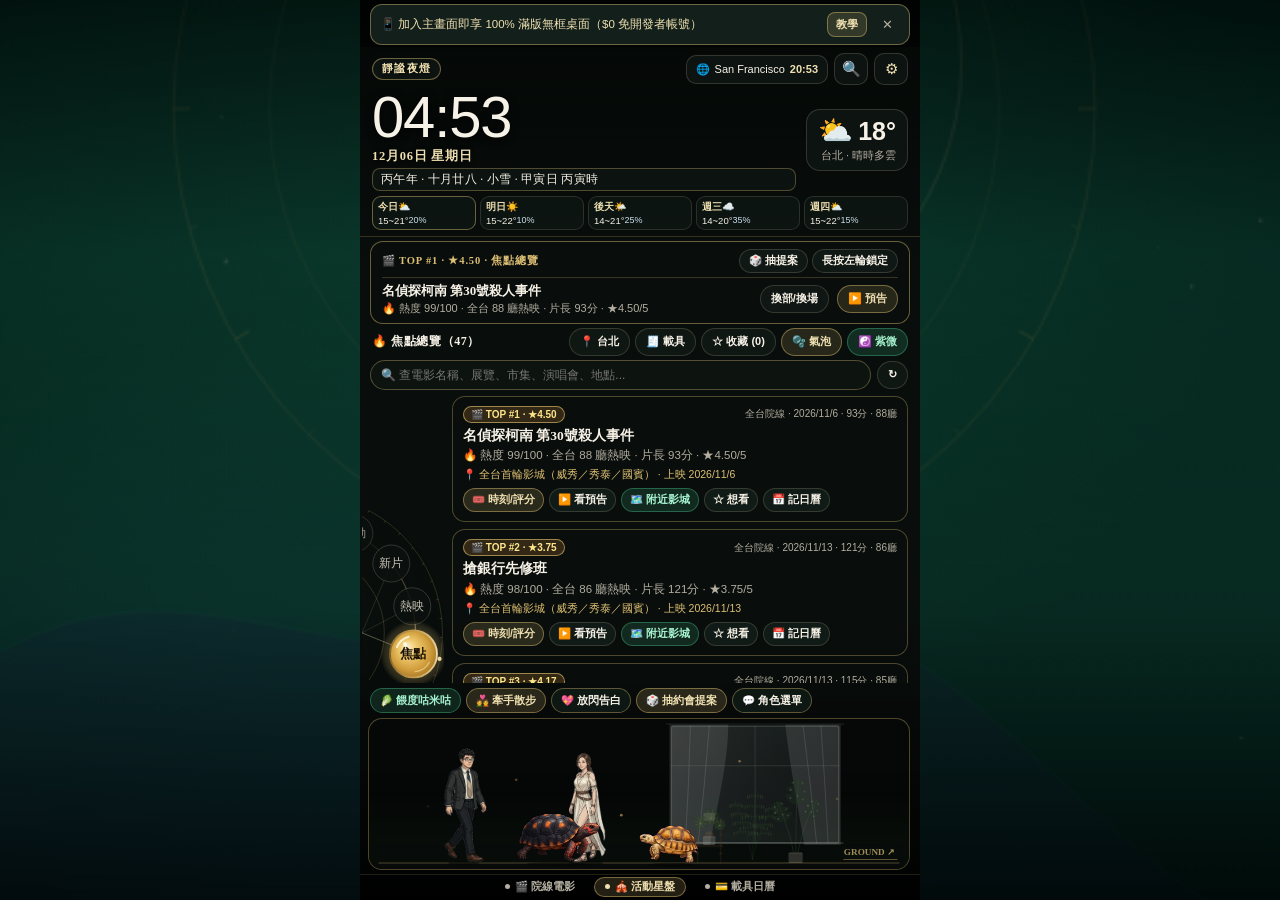
==== launchert/index.html @ ed12f8f9 "Deploy LauncherT Apple iOS PWA v1.0.27 (2026-11-19 18:49:48)" ====
<!DOCTYPE html>
<html lang="zh-Hant">
<head>
  <meta charset="UTF-8" />
  <meta
    name="viewport"
    content="width=device-width, initial-scale=1.0, maximum-scale=1.0, user-scalable=no, viewport-fit=cover"
  />
  <meta name="apple-mobile-web-app-capable" content="yes" />
  <meta name="mobile-web-app-capable" content="yes" />
  <meta name="apple-mobile-web-app-status-bar-style" content="black-translucent" />
  <meta name="apple-mobile-web-app-title" content="LauncherT" />
  <meta name="theme-color" content="#090E0C" />
  <meta
    name="description"
    content="LauncherT 子夜天文台 iOS — 全台院線電影、新片預告、週末新活動、載具條碼與八字曆法探索中心"
  />
  <link rel="apple-touch-icon" sizes="180x180" href="./assets/icon-180.png" />
  <link rel="icon" type="image/png" sizes="512x512" href="./assets/icon-512.png" />
  <link rel="manifest" href="./manifest.webmanifest" />
  <title>LauncherT · 子夜天文台電影與新活動探索</title>
  <style>html,body{color:#f7f2e7;-webkit-tap-highlight-color:transparent;-webkit-touch-callout:none;overscroll-behavior:none;background-color:#090e0c;width:100%;height:100%;margin:0;padding:0;overflow:hidden}#app{width:100%;height:100dvh;min-height:100%}</style>
  <script type="module" crossorigin src="./assets/index-nwGHbJ0a.js"></script>
  <link rel="stylesheet" crossorigin href="./assets/index--w1NxmTf.css">
</head>
<body>
  <div id="app"></div>
</body>
</html>
---- launchert/assets/index--w1NxmTf.css ----
:root{--oled-black:#000;--surface-dark:#090e0c;--surface-elevated:#14211c;--glass-card-bg:rgba(10, 14, 12, var(--card-alpha,.88));--glass-dock-bg:#0b1210d6;--glass-pill-bg:#101815c7;--scrim-drawer:#070a09f5;--brass:#dec074;--brass-light:#efe0b1;--brass-mid:#c39b4b;--brass-dark:#7e5f24;--brass-hairline:#dec07473;--platinum-stroke:#cbc0a633;--ivory:#f7f2e7;--text-secondary:#b3aea0;--text-muted:#7a766b;--emerald:#2e7d5b;--racing-green:#1c3d31;--amber:#c88a3b;--rose:#b85d43;--slate-blue:#7fa3b8;--hero-clock-size:58px;--safe-top:env(safe-area-inset-top,0px);--safe-bottom:env(safe-area-inset-bottom,0px);--safe-left:env(safe-area-inset-left,0px);--safe-right:env(safe-area-inset-right,0px);--font-sans:-apple-system, BlinkMacSystemFont, "SF Pro Text", "PingFang TC", "Noto Sans TC", sans-serif;--font-display:-apple-system, BlinkMacSystemFont, "SF Pro Display", "PingFang TC", sans-serif;--font-serif:"Songti TC", "Noto Serif TC", "PMingLiU", Georgia, serif;--font-mono:ui-monospace, "SF Mono", Menlo, monospace}*,:before,:after{box-sizing:border-box;-webkit-tap-highlight-color:transparent}html,body{background:var(--surface-dark);width:100%;height:100%;color:var(--ivory);font-family:var(--font-sans);-webkit-font-smoothing:antialiased;-webkit-user-select:none;user-select:none;touch-action:manipulation;margin:0;padding:0;overflow:hidden}button,input,select,textarea{color:inherit;font-family:inherit}button{cursor:pointer;background:0 0;border:none;padding:0}input,textarea,select{-webkit-user-select:text;user-select:text}.hidden{display:none!important}.serif{font-family:var(--font-serif)}.mono{font-family:var(--font-mono)}.launcher-shell{background:var(--surface-dark);width:100%;max-width:560px;height:100dvh;padding-top:var(--safe-top);padding-bottom:var(--safe-bottom);padding-left:var(--safe-left);padding-right:var(--safe-right);flex-direction:column;margin:0 auto;display:flex;position:relative;overflow:hidden}.wallpaper-layer{z-index:0;background-color:var(--surface-dark);pointer-events:none;background-position:50%;background-repeat:no-repeat;background-size:cover;transition:background-image .45s;position:fixed;inset:0}.wallpaper-scrim{z-index:1;pointer-events:none;background:linear-gradient(#000000b8 0%,#090e0c75 28%,#090e0c8f 68%,#000000d6 100%);position:fixed;inset:0}.launcher-foreground{z-index:2;flex-direction:column;flex:1;min-height:0;display:flex;position:relative}.ios-install-banner{border:.8px solid var(--brass-hairline);color:var(--brass-light);background:#14211cf0;border-radius:12px;align-items:center;gap:8px;margin:4px 10px 2px;padding:7px 10px;font-size:11.5px;line-height:1.35;display:flex;box-shadow:0 4px 16px #00000073}.ios-install-banner__text{flex:1;min-width:0}.ios-install-banner__btn{border:.8px solid var(--brass-hairline);color:var(--brass-light);background:#dec07429;border-radius:8px;flex-shrink:0;padding:4px 8px;font-size:11px;font-weight:600}.ios-install-banner__close{width:24px;height:24px;color:var(--text-secondary);border-radius:999px;flex-shrink:0;place-items:center;font-size:13px;display:grid}.hero-console{background:linear-gradient(#060a08c7 0%,#090e0c6b 100%);border-bottom:.8px solid #dec07438;flex-shrink:0;padding:6px 12px}.hero-console.is-compact{--hero-clock-size:46px;padding:4px 12px}.hero-console.is-hidden-card{padding:4px 12px}.hero-topbar{align-items:center;gap:6px;display:flex}.hero-greeting-pill{background:var(--glass-pill-bg);border:.8px solid var(--brass-hairline);color:var(--brass-light);font-family:var(--font-serif);letter-spacing:.12em;text-shadow:0 1px 3px #000000bf;border-radius:999px;padding:3px 9px;font-size:10.5px;font-weight:700}.hero-spacer{flex:1}.hero-tz-pill{background:var(--glass-pill-bg);border:.8px solid var(--platinum-stroke);border-radius:10px;align-items:center;gap:5px;height:29px;padding:0 9px;font-size:11px;display:inline-flex}.hero-tz-pill__city{color:var(--ivory);text-overflow:ellipsis;white-space:nowrap;max-width:84px;overflow:hidden}.hero-tz-pill__time{color:var(--brass-light);font-variant-numeric:tabular-nums;font-weight:700}.hero-icon-btn{background:var(--glass-pill-bg);border:.8px solid var(--platinum-stroke);width:34px;height:32px;color:var(--brass-light);border-radius:10px;justify-content:center;align-items:center;font-size:15px;transition:transform .12s,border-color .15s;display:inline-flex}.hero-icon-btn:active{border-color:var(--brass);transform:scale(.94)}.hero-main-row{justify-content:space-between;align-items:center;gap:10px;margin-top:4px;display:flex}.hero-clock-zone{flex-direction:column;flex:1;min-width:0;display:flex}.hero-clock{font-family:var(--font-display);font-size:var(--hero-clock-size);letter-spacing:-.02em;font-variant-numeric:tabular-nums;color:var(--ivory);text-shadow:0 2px 10px #000000d9;font-weight:300;line-height:.98}.hero-date-line{font-family:var(--font-serif);letter-spacing:.06em;color:var(--brass-light);text-shadow:0 1px 4px #000000d9;margin-top:2px;font-size:12.5px;font-weight:700}.hero-bazi-pill{color:var(--ivory);font-family:var(--font-serif);letter-spacing:.03em;text-align:left;white-space:nowrap;text-overflow:ellipsis;background:#101815ad;border:.8px solid #dec07452;border-radius:8px;max-width:100%;margin-top:3px;padding:3px 8px;font-size:11.5px;overflow:hidden}.hero-bazi-pill:active{border-color:var(--brass)}.hero-weather-zone{background:var(--glass-pill-bg);border:.8px solid var(--platinum-stroke);border-radius:14px;flex-direction:column;flex-shrink:0;align-items:flex-end;min-width:96px;padding:7px 11px;display:flex}.hero-weather-top{align-items:center;gap:5px;display:flex}.hero-weather-icon{font-size:28px;line-height:1}.hero-weather-temp{font-variant-numeric:tabular-nums;color:var(--ivory);font-size:25px;font-weight:700}.hero-weather-badge{color:var(--text-secondary);white-space:nowrap;margin-top:2px;font-size:11px}.hero-forecast-strip{grid-template-columns:repeat(5,minmax(0,1fr));gap:4px;margin-top:5px;display:grid}.forecast-slot{background:var(--glass-pill-bg);border:.8px solid #cbc0a629;border-radius:9px;flex-direction:column;gap:1px;padding:3px 5px;display:flex}.forecast-slot.is-today{border-color:var(--brass-hairline)}.forecast-slot__top{color:var(--brass-light);justify-content:space-between;align-items:center;font-size:10px;font-weight:700;display:flex}.forecast-slot__bottom{font-variant-numeric:tabular-nums;color:var(--ivory);justify-content:space-between;align-items:center;font-size:9.5px;display:flex}.forecast-slot__rain{color:#cbe0ec;font-size:9px}.pages-viewport{flex:1;width:100%;min-height:0;position:relative;overflow:hidden}.pages-track{will-change:transform;width:300%;height:100%;transition:transform .28s cubic-bezier(.22,1,.36,1);display:flex}.pages-track.is-dragging{transition:none}.launcher-page{flex-direction:column;flex-shrink:0;width:33.3333%;height:100%;min-height:0;display:flex;overflow:hidden}.page-dots-bar{background:#00000085;border-top:.8px solid #dec07429;flex-shrink:0;justify-content:center;align-items:center;gap:8px;height:26px;padding:2px 12px 4px;display:flex}.page-dot-pill{height:20px;color:var(--text-secondary);border:.8px solid #0000;border-radius:999px;align-items:center;gap:5px;padding:0 10px;font-size:10.5px;font-weight:600;transition:all .18s;display:inline-flex}.page-dot-pill.is-active{color:var(--brass-light);border-color:var(--brass-hairline);background:#dec07429}.page-dot-pill__dot{background:currentColor;border-radius:50%;width:5px;height:5px}.glass-card{background:var(--glass-card-bg);border:.8px solid var(--brass-hairline);border-radius:14px;box-shadow:0 8px 24px #0000007a}.pill-btn{border:.8px solid var(--platinum-stroke);height:28px;color:var(--ivory);white-space:nowrap;background:#111916db;border-radius:999px;justify-content:center;align-items:center;gap:4px;padding:0 10px;font-size:11px;font-weight:600;display:inline-flex}.pill-btn.is-gold{color:var(--brass-light);border-color:var(--brass-hairline);background:#dec07424}.pill-btn.is-emerald{color:#a7f3d0;background:#2e7d5b47;border-color:#2e7d5bb8}.pill-btn.is-amber{color:#fcd34d;background:#c88a3b33;border-color:#c88a3ba6}.pill-btn.is-rose{color:#fecaca;background:#b85d4333;border-color:#b85d43a6}.pill-btn:active{transform:scale(.96)}.pulse-page{gap:6px;padding:6px 12px}.pulse-masthead{background:var(--glass-card-bg);border:.8px solid #dec0744d;border-left:3px solid var(--brass);border-radius:12px;flex-shrink:0;justify-content:space-between;align-items:center;gap:8px;padding:6px 10px;display:flex}.pulse-masthead__text{font-family:var(--font-serif);color:var(--ivory);font-size:13px;font-weight:700;line-height:1.35}.pulse-chips-row{scrollbar-width:none;flex-shrink:0;align-items:center;gap:6px;padding:2px 0;display:flex;overflow-x:auto}.pulse-chips-row::-webkit-scrollbar{display:none}.pulse-chip{border:.8px solid var(--platinum-stroke);height:30px;color:var(--text-secondary);background:#121b17cc;border-radius:999px;flex-shrink:0;padding:0 11px;font-size:11.5px;font-weight:600}.pulse-chip.is-active{border-color:var(--brass);color:var(--brass-light);background:#dec07438}.pulse-list{-webkit-overflow-scrolling:touch;flex-direction:column;flex:1;gap:8px;min-height:0;padding-right:2px;display:flex;overflow-y:auto}.pulse-card{background:var(--glass-card-bg);text-align:left;border:.8px solid #dec07447;border-radius:14px;flex-direction:column;gap:5px;width:100%;padding:10px 12px;display:flex}.pulse-card:active{border-color:var(--brass)}.pulse-card__top{justify-content:space-between;align-items:center;gap:6px;display:flex}.pulse-card__tag{border:.8px solid var(--brass-hairline);color:var(--brass-light);background:#dec07429;border-radius:999px;padding:2px 8px;font-size:10px;font-weight:700}.pulse-card__meta{color:var(--text-secondary);font-size:10.5px}.pulse-card__title{font-family:var(--font-serif);color:var(--ivory);font-size:14px;font-weight:700;line-height:1.3}.pulse-card__subtitle{color:var(--text-secondary);font-size:12px;line-height:1.4}.pulse-card__footer{color:var(--brass);justify-content:space-between;align-items:center;gap:8px;margin-top:2px;font-size:11px;display:flex}.pulse-footer-bar{flex-shrink:0;align-items:center;gap:8px;padding-top:2px;display:flex}.pulse-updated-label{min-width:0;color:var(--text-secondary);white-space:nowrap;text-overflow:ellipsis;flex:1;font-size:11px;overflow:hidden}.home-page{gap:4px;padding:4px 10px 4px 2px}.need-card{background:var(--glass-card-bg);border:.8px solid var(--brass-hairline);border-radius:13px;flex-shrink:0;margin-left:8px;padding:7px 11px}.need-card__head{justify-content:space-between;align-items:center;gap:6px;display:flex}.need-card__kicker{font-family:var(--font-serif);letter-spacing:.08em;color:var(--brass);text-overflow:ellipsis;white-space:nowrap;font-size:10.5px;font-weight:700;overflow:hidden}.need-card__lock-pill{border:.8px solid var(--platinum-stroke);height:24px;color:var(--ivory);white-space:nowrap;background:#121b17e0;border-radius:999px;padding:0 9px;font-size:10.5px;font-weight:700}.need-card__lock-pill.is-locked{border-color:var(--emerald);color:#a7f3d0;background:#2e7d5b57}.need-card__rule{background:#dec07438;height:.8px;margin:4px 0}.need-card__body{align-items:center;gap:8px;display:flex}.need-card__copy{flex:1;min-width:0}.need-card__title{font-family:var(--font-serif);color:var(--ivory);white-space:nowrap;text-overflow:ellipsis;font-size:13px;font-weight:700;overflow:hidden}.need-card__sub{color:var(--text-secondary);white-space:nowrap;text-overflow:ellipsis;margin-top:1px;font-size:11px;overflow:hidden}.home-section-bar{flex-wrap:wrap;flex-shrink:0;align-items:center;gap:5px;padding:0 2px 0 10px;display:flex}.home-section-bar__title{min-width:0;font-family:var(--font-serif);letter-spacing:.05em;color:var(--ivory);white-space:nowrap;text-overflow:ellipsis;flex:110px;font-size:12px;font-weight:700;overflow:hidden}.home-search-row{flex-shrink:0;align-items:center;gap:6px;padding:0 2px 0 8px;display:flex}.home-search-input{min-width:0;height:30px;color:var(--ivory);background:#0e1512db;border:.8px solid #dec07457;border-radius:999px;outline:none;flex:1;padding:0 10px;font-size:12px}.home-search-input:focus{border-color:var(--brass)}.discovery-cards-scroll{-webkit-overflow-scrolling:touch;flex-direction:column;gap:7px;width:100%;height:100%;padding:2px 2px 6px 4px;display:flex;overflow-y:auto}.discovery-card{background:var(--glass-card-bg);text-align:left;cursor:pointer;border:.8px solid #dec07452;border-radius:13px;flex-direction:column;flex-shrink:0;gap:4px;padding:9px 10px;display:flex}.discovery-card:active{border-color:var(--brass)}.discovery-card__top{justify-content:space-between;align-items:center;gap:6px;display:flex}.discovery-card__badge{border:.8px solid var(--brass-hairline);color:var(--brass-light);white-space:nowrap;background:#dec07429;border-radius:999px;padding:2px 7px;font-size:10px;font-weight:700}.discovery-card__badge.is-movie{color:#fde68a;background:#c88a3b38;border-color:#f5d57a8c}.discovery-card__badge.is-event{color:#a7f3d0;background:#2e7d5b47;border-color:#6ee7b773}.discovery-card__meta{color:var(--text-secondary);white-space:nowrap;text-overflow:ellipsis;font-size:10px;overflow:hidden}.discovery-card__title{font-family:var(--font-serif);color:var(--ivory);font-size:13.5px;font-weight:700;line-height:1.3}.discovery-card__sub{color:var(--text-secondary);-webkit-line-clamp:2;-webkit-box-orient:vertical;font-size:11.5px;line-height:1.38;display:-webkit-box;overflow:hidden}.discovery-card__venue{color:var(--brass);white-space:nowrap;text-overflow:ellipsis;font-size:10.5px;overflow:hidden}.discovery-card__actions{flex-wrap:wrap;align-items:center;gap:5px;margin-top:2px;display:flex}.mini-action-btn{border:.8px solid var(--platinum-stroke);height:24px;color:var(--ivory);white-space:nowrap;background:#121c18e6;border-radius:999px;align-items:center;gap:3px;padding:0 8px;font-size:10.5px;font-weight:600;display:inline-flex}.mini-action-btn.is-gold{color:var(--brass-light);border-color:var(--brass-hairline);background:#dec07429}.mini-action-btn.is-emerald{color:#a7f3d0;background:#2e7d5b40;border-color:#2e7d5bb8}.mini-action-btn.is-saved,.discovery-card__fav-btn.is-saved{color:#fde68a;background:#c88a3b57;border-color:#f5d57ac7}.date-combo-banner{background:#0e1814e0;border:.8px solid #dec0746b;border-radius:10px;flex-direction:column;gap:4px;margin-top:6px;padding:7px 9px;display:flex}.date-combo-row{color:var(--ivory);justify-content:space-between;align-items:center;gap:6px;font-size:11px;display:flex}.cinema-quick-strip{scrollbar-width:none;flex-shrink:0;align-items:center;gap:6px;padding:2px 0;display:flex;overflow-x:auto}.cinema-quick-strip::-webkit-scrollbar{display:none}.drawer-discovery-list{-webkit-overflow-scrolling:touch;flex-direction:column;flex:1;gap:8px;min-width:0;min-height:0;padding:6px 2px 10px 4px;display:flex;overflow-y:auto}.home-thumb-zone{flex:1;align-items:stretch;gap:4px;min-height:0;display:flex}.arc-wheel-wrap{flex-shrink:0;width:82px;position:relative}.arc-wheel-canvas{touch-action:none;width:100%;height:100%;display:block}.home-apps-stage{flex:1;min-width:0;min-height:0;position:relative;overflow:hidden}.bubble-grid-canvas{touch-action:pan-y;width:100%;height:100%;display:block}.home-matrix-grid{align-content:end;gap:6px;width:100%;height:100%;padding:4px 2px;display:grid;overflow-y:auto}.app-tile-btn{border-radius:12px;flex-direction:column;justify-content:center;align-items:center;gap:3px;padding:4px 2px;transition:transform .12s;display:flex}.app-tile-btn:active{transform:scale(.92)}.app-tile-orb{background:radial-gradient(circle at 32% 28%,#24342cf0,#090e0cf5);border:.9px solid #dec0748f;border-radius:50%;place-items:center;display:grid;box-shadow:inset 0 1px 2px #ffffff24,0 4px 12px #00000073}.app-tile-label{max-width:100%;color:var(--ivory);text-align:center;white-space:nowrap;text-overflow:ellipsis;text-shadow:0 1px 3px #000000e6;font-size:10.5px;line-height:1.15;overflow:hidden}.companion-action-bar{scrollbar-width:none;flex-shrink:0;align-items:center;gap:5px;margin-left:6px;padding:1px 2px;display:flex;overflow-x:auto}.companion-action-bar::-webkit-scrollbar{display:none}.companion-action-pill{height:25px;color:var(--ivory);white-space:nowrap;background:#101a16e6;border:.8px solid #dec07461;border-radius:999px;flex-shrink:0;align-items:center;gap:3px;padding:0 9px;font-size:10.5px;font-weight:600;display:inline-flex}.companion-action-pill.is-gold{color:var(--brass-light);border-color:var(--brass-hairline);background:#dec07429}.companion-action-pill.is-emerald{color:#a7f3d0;background:#2e7d5b3d;border-color:#2e7d5bb8}.companion-action-pill:active{transform:scale(.95)}.walk-strip-wrap{background:#060a08ad;border:.8px solid #dec07457;border-radius:14px;flex-shrink:0;height:152px;margin-left:6px;position:relative;overflow:hidden}.walk-strip-canvas{width:100%;height:152px;display:block}.wallet-calendar-page{-webkit-overflow-scrolling:touch;gap:10px;padding:6px 10px 14px;overflow-y:auto}.wallet-card{flex-direction:column;gap:8px;padding:10px;display:flex}.wallet-card__header{justify-content:space-between;align-items:center;gap:8px;display:flex}.wallet-card__title{font-family:var(--font-serif);color:var(--ivory);font-size:13.5px;font-weight:700}.wallet-mode-tabs{border:.8px solid var(--platinum-stroke);background:#0b1210e6;border-radius:999px;gap:4px;padding:2px;display:inline-flex}.wallet-mode-tab{height:24px;color:var(--text-secondary);border-radius:999px;padding:0 10px;font-size:11px;font-weight:700}.wallet-mode-tab.is-active{color:var(--brass-light);background:#dec0743d}.vip-chips-strip{scrollbar-width:none;align-items:center;gap:6px;display:flex;overflow-x:auto}.vip-chips-strip::-webkit-scrollbar{display:none}.vip-chip{border:.8px solid var(--platinum-stroke);height:27px;color:var(--ivory);background:#121b17db;border-radius:999px;flex-shrink:0;align-items:center;gap:4px;padding:0 10px;font-size:11px;display:inline-flex}.vip-chip.is-active{border-color:var(--brass);color:var(--brass-light);background:#dec07433}.barcode-dual-frame{background:#000;border:1px solid #dec0747a;border-radius:14px;flex-direction:column;padding:5px;display:flex}.barcode-white-pad{color:#0f172a;background:#fff;border-radius:10px;flex-direction:column;align-items:center;gap:5px;padding:8px 12px;display:flex}.barcode-pad__head{justify-content:space-between;align-items:center;gap:8px;width:100%;display:flex}.barcode-pad__title{color:#0f172a;font-size:12.5px;font-weight:700}.barcode-pad__badge{color:#334155;background:#e2e8f0;border-radius:6px;padding:2px 6px;font-size:9.5px;font-weight:700}.barcode-svg-box{background:#fff;justify-content:center;align-items:center;width:100%;min-height:62px;display:flex}.barcode-svg-box svg{max-width:100%;height:auto;max-height:82px;display:block}.barcode-svg-box.is-qr svg{width:110px;height:110px;max-height:110px}.barcode-code-text{font-family:var(--font-mono);letter-spacing:.1em;color:#0f172a;font-size:13px;font-weight:700}.barcode-anti-misscan-gap{background:#000;height:14px}.vip-carousel-bar{align-items:center;gap:6px;width:100%;display:flex}.vip-nav-btn{color:#1e293b;background:#e2e8f0;border-radius:6px;place-items:center;width:26px;height:24px;font-size:11px;font-weight:700;display:grid}.vip-indicator{color:#475569;font-size:10.5px;font-weight:700}.wallet-actions-grid{grid-template-columns:repeat(4,minmax(0,1fr));gap:6px;display:grid}.fullscreen-barcode-modal{z-index:1200;padding:calc(var(--safe-top) + 8px) 12px calc(var(--safe-bottom) + 12px);background:#000;flex-direction:column;display:flex;position:fixed;inset:0}.fs-barcode-topbar{justify-content:space-between;align-items:center;gap:8px;height:36px;margin-bottom:6px;display:flex}.fs-brightness-pill{color:#fcd34d;background:#fcd34d29;border:.8px solid #fcd34d73;border-radius:999px;padding:4px 10px;font-size:11.5px;font-weight:700}.fs-close-btn{color:#f8fafc;background:#1e293b;border:.8px solid #f8fafc40;border-radius:999px;height:28px;padding:0 12px;font-size:12px;font-weight:700}.fs-white-pad{color:#0f172a;background:#fff;border-radius:14px;flex-direction:column;align-items:center;gap:8px;padding:14px 16px;display:flex}.fs-white-pad .barcode-svg-box svg{max-height:98px}.fs-white-pad .barcode-svg-box.is-qr svg{width:148px;height:148px;max-height:148px}.fs-white-pad .barcode-code-text{letter-spacing:.14em;font-size:17px}.fs-anti-misscan-gap{color:#475569;letter-spacing:.12em;background:#000;flex:1;justify-content:center;align-items:center;min-height:48px;font-size:10.5px;display:flex}.calendar-card{flex-direction:column;gap:8px;padding:12px;display:flex}.calendar-header{align-items:center;gap:6px;display:flex}.calendar-month-title{text-align:center;font-family:var(--font-serif);color:var(--ivory);flex:1;font-size:15px;font-weight:700}.calendar-nav-btn{background:var(--glass-pill-bg);border:.8px solid var(--platinum-stroke);width:30px;height:30px;color:var(--ivory);border-radius:9px;font-size:12px;font-weight:700}.calendar-weekdays{text-align:center;color:var(--text-secondary);grid-template-columns:repeat(7,minmax(0,1fr));font-size:11px;font-weight:700;display:grid}.calendar-weekdays span:first-child{color:var(--rose)}.calendar-weekdays span:last-child{color:var(--slate-blue)}.calendar-grid{grid-template-columns:repeat(7,minmax(0,1fr));gap:4px;display:grid}.cal-cell{background:#1018158f;border:.8px solid #0000;border-radius:10px;flex-direction:column;justify-content:center;align-items:center;gap:1px;min-height:48px;padding:4px 2px;display:flex;position:relative}.cal-cell.is-other-month{opacity:.35}.cal-cell.is-today{border-color:var(--brass);background:#dec07429}.cal-cell.is-selected{border-color:var(--emerald);background:#2e7d5b52}.cal-cell__day{font-variant-numeric:tabular-nums;color:var(--ivory);font-size:13px;font-weight:700}.cal-cell__sub{color:var(--text-secondary);text-overflow:ellipsis;white-space:nowrap;max-width:100%;font-size:9px;line-height:1.1;overflow:hidden}.cal-cell__sub.is-term{color:var(--brass-light);font-weight:700}.cal-cell__sub.is-holiday{color:#fca5a5;font-weight:700}.cal-cell__memo-dot{background:var(--emerald);border-radius:50%;width:5px;height:5px;position:absolute;top:4px;right:4px}.cal-memo-strip{background:var(--glass-pill-bg);border:.8px solid var(--platinum-stroke);border-radius:11px;justify-content:space-between;align-items:center;gap:8px;padding:8px 10px;display:flex}.cal-memo-strip__info{flex:1;min-width:0}.cal-memo-strip__date{color:var(--brass-light);font-size:12px;font-weight:700}.cal-memo-strip__text{color:var(--text-secondary);word-break:break-word;margin-top:2px;font-size:11.5px}.shichen-card{background:#101a16d9;border:.8px solid #dec07457;border-radius:12px;flex-direction:column;gap:4px;padding:10px 12px;display:flex}.shichen-card__head{font-family:var(--font-serif);color:var(--brass-light);justify-content:space-between;align-items:center;font-size:12.5px;font-weight:700;display:flex}.shichen-card__tip{color:var(--text-secondary);font-size:11.5px;line-height:1.45}.drawer-overlay{z-index:800;background:var(--scrim-drawer);padding-top:calc(var(--safe-top) + 6px);padding-bottom:calc(var(--safe-bottom) + 8px);opacity:0;pointer-events:none;flex-direction:column;transition:transform .28s cubic-bezier(.22,1,.36,1),opacity .2s;display:flex;position:fixed;inset:0;transform:translateY(100%)}.drawer-overlay.is-open{opacity:1;pointer-events:auto;transform:translateY(0)}.drawer-handle{background:#dec0746b;border-radius:999px;width:40px;height:4px;margin:0 auto 6px}.drawer-compact-bar{border-bottom:.8px solid #dec07433;align-items:center;gap:6px;padding:0 14px 6px;display:flex}.drawer-compact-clock{font-variant-numeric:tabular-nums;color:var(--ivory);font-size:16px;font-weight:600}.drawer-compact-bazi{min-width:0;font-family:var(--font-serif);color:var(--brass);white-space:nowrap;text-overflow:ellipsis;flex:1;font-size:11.5px;overflow:hidden}.drawer-compact-pill{background:var(--glass-pill-bg);border:.8px solid var(--platinum-stroke);color:var(--text-secondary);border-radius:999px;padding:3px 8px;font-size:10.5px}.drawer-main{flex:1;align-items:stretch;gap:4px;min-height:0;padding-right:10px;display:flex}.drawer-grid-scroll{-webkit-overflow-scrolling:touch;flex-direction:column;flex:1;justify-content:flex-end;min-width:0;min-height:0;padding:8px 0;display:flex;overflow-y:auto}.drawer-grid{gap:6px;width:100%;display:grid}.drawer-grid.is-preset-8x7{gap:4px}.drawer-edit-bar{scrollbar-width:none;flex-shrink:0;align-items:center;gap:6px;padding:6px 12px;display:flex;overflow-x:auto}.drawer-edit-bar::-webkit-scrollbar{display:none}.drawer-search-bar{flex-shrink:0;align-items:center;gap:8px;padding:0 12px;display:flex}.drawer-search-box{background:var(--glass-pill-bg);border:.8px solid var(--brass-hairline);border-radius:999px;flex:1;align-items:center;gap:8px;height:42px;padding:0 12px;display:flex}.drawer-search-input{min-width:0;color:var(--ivory);background:0 0;border:none;outline:none;flex:1;font-size:13.5px}.drawer-close-btn{background:var(--glass-pill-bg);border:.8px solid var(--brass-hairline);width:42px;height:42px;color:var(--ivory);border-radius:50%;place-items:center;font-size:16px;display:grid}.modal-backdrop{z-index:1000;padding:12px 10px calc(var(--safe-bottom) + 10px);background:#000000c7;justify-content:center;align-items:flex-end;display:flex;position:fixed;inset:0}.modal-sheet{border:.8px solid var(--brass-hairline);background:#0d1411;border-radius:18px;flex-direction:column;width:100%;max-width:520px;max-height:86dvh;display:flex;overflow:hidden;box-shadow:0 20px 50px #000c}.modal-header{border-bottom:.8px solid #dec0743d;flex-shrink:0;justify-content:space-between;align-items:center;gap:8px;padding:12px 14px;display:flex}.modal-title{font-family:var(--font-serif);color:var(--brass-light);font-size:15px;font-weight:700}.modal-close{width:30px;height:30px;color:var(--ivory);background:#ffffff14;border-radius:50%;place-items:center;font-size:14px;display:grid}.modal-body{-webkit-overflow-scrolling:touch;flex-direction:column;flex:1;gap:10px;min-height:0;padding:12px 14px;display:flex;overflow-y:auto}.modal-section{border:.8px solid var(--platinum-stroke);background:#14211c8f;border-radius:12px;flex-direction:column;gap:8px;padding:10px 12px;display:flex}.modal-section__title{color:var(--brass-light);font-size:12.5px;font-weight:700}.field-row{justify-content:space-between;align-items:center;gap:10px;font-size:12.5px;display:flex}.field-input,.field-select,.field-textarea{border:.8px solid var(--platinum-stroke);width:100%;color:var(--ivory);background:#070a09e0;border-radius:10px;outline:none;padding:8px 10px;font-size:13px}.field-input:focus,.field-select:focus,.field-textarea:focus{border-color:var(--brass)}.toggle-switch{border:.8px solid var(--platinum-stroke);background:#7a766b73;border-radius:999px;width:44px;height:24px;transition:background .2s;position:relative}.toggle-switch:after{content:"";background:var(--ivory);border-radius:50%;width:18px;height:18px;transition:transform .2s;position:absolute;top:2px;left:2px}.toggle-switch.is-on{background:var(--emerald);border-color:#6ee7b7}.toggle-switch.is-on:after{transform:translate(20px)}.wallpaper-grid{grid-template-columns:repeat(3,minmax(0,1fr));gap:8px;display:grid}.wallpaper-thumb-card{border:.8px solid var(--platinum-stroke);text-align:left;background:#090e0ce6;border-radius:10px;flex-direction:column;display:flex;overflow:hidden}.wallpaper-thumb-card.is-active{border-color:var(--brass);box-shadow:0 0 0 1px var(--brass)}.wallpaper-thumb-card img{aspect-ratio:9/14;object-fit:cover;width:100%;display:block}.wallpaper-thumb-card__label{color:var(--ivory);white-space:nowrap;text-overflow:ellipsis;padding:4px 5px;font-size:10px;overflow:hidden}.template-grid{grid-template-columns:repeat(2,minmax(0,1fr));gap:8px;display:grid}.template-card{border:.8px solid var(--platinum-stroke);text-align:left;background:#101815db;border-radius:12px;flex-direction:column;gap:3px;padding:9px;display:flex}.template-card:active{border-color:var(--brass)}.app-picker-list{flex-direction:column;gap:6px;display:flex}.app-picker-row{border:.8px solid var(--platinum-stroke);background:#101815b8;border-radius:10px;align-items:center;gap:10px;padding:7px 9px;display:flex}.app-picker-row__meta{flex:1;min-width:0}.app-picker-row__name{color:var(--ivory);font-size:13px;font-weight:600}.app-picker-row__scheme{color:var(--text-secondary);white-space:nowrap;text-overflow:ellipsis;font-size:10.5px;overflow:hidden}.bazi-breakdown-pre{white-space:pre-wrap;font-family:var(--font-serif);color:var(--ivory);margin:0;font-size:12.5px;line-height:1.6}.toast-pill{left:50%;bottom:calc(var(--safe-bottom) + 56px);z-index:2000;border:.8px solid var(--brass);max-width:min(88vw,420px);color:var(--brass-light);text-align:center;opacity:0;pointer-events:none;background:#0d1411f5;border-radius:999px;padding:8px 14px;font-size:12px;font-weight:600;transition:opacity .18s,transform .18s;position:fixed;transform:translate(-50%,14px);box-shadow:0 8px 24px #000000a6}.toast-pill.is-visible{opacity:1;transform:translate(-50%)}
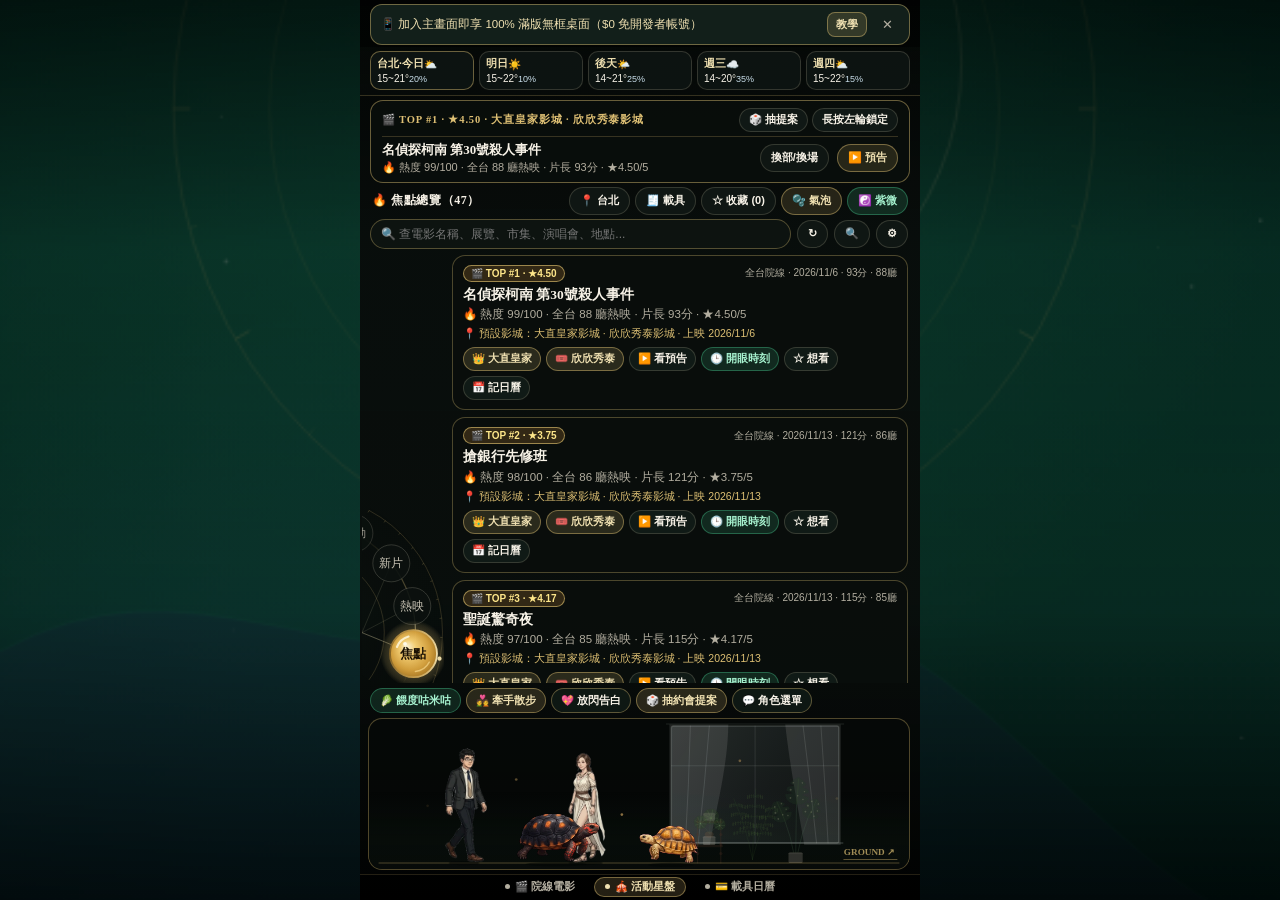
==== commit 615c57df: "Deploy LauncherT Apple iOS PWA v1.0.27 (2026-11-19 19:59:06)" ====
--- a/launchert/index.html
+++ b/launchert/index.html
@@ -20,8 +20,8 @@
   <link rel="manifest" href="./manifest.webmanifest" />
   <title>LauncherT · 子夜天文台電影與新活動探索</title>
   <style>html,body{color:#f7f2e7;-webkit-tap-highlight-color:transparent;-webkit-touch-callout:none;overscroll-behavior:none;background-color:#090e0c;width:100%;height:100%;margin:0;padding:0;overflow:hidden}#app{width:100%;height:100dvh;min-height:100%}</style>
-  <script type="module" crossorigin src="./assets/index-nwGHbJ0a.js"></script>
-  <link rel="stylesheet" crossorigin href="./assets/index--w1NxmTf.css">
+  <script type="module" crossorigin src="./assets/index-DMq0l-QY.js"></script>
+  <link rel="stylesheet" crossorigin href="./assets/index-CAUUmVRo.css">
 </head>
 <body>
   <div id="app"></div>
--- a/launchert/assets/index-CAUUmVRo.css
+++ b/launchert/assets/index-CAUUmVRo.css
@@ -0,0 +1 @@
+:root{--oled-black:#000;--surface-dark:#090e0c;--surface-elevated:#14211c;--glass-card-bg:rgba(10, 14, 12, var(--card-alpha,.88));--glass-dock-bg:#0b1210d6;--glass-pill-bg:#101815c7;--scrim-drawer:#070a09f5;--brass:#dec074;--brass-light:#efe0b1;--brass-mid:#c39b4b;--brass-dark:#7e5f24;--brass-hairline:#dec07473;--platinum-stroke:#cbc0a633;--ivory:#f7f2e7;--text-secondary:#b3aea0;--text-muted:#7a766b;--emerald:#2e7d5b;--racing-green:#1c3d31;--amber:#c88a3b;--rose:#b85d43;--slate-blue:#7fa3b8;--hero-clock-size:58px;--safe-top:env(safe-area-inset-top,0px);--safe-bottom:env(safe-area-inset-bottom,0px);--safe-left:env(safe-area-inset-left,0px);--safe-right:env(safe-area-inset-right,0px);--font-sans:-apple-system, BlinkMacSystemFont, "SF Pro Text", "PingFang TC", "Noto Sans TC", sans-serif;--font-display:-apple-system, BlinkMacSystemFont, "SF Pro Display", "PingFang TC", sans-serif;--font-serif:"Songti TC", "Noto Serif TC", "PMingLiU", Georgia, serif;--font-mono:ui-monospace, "SF Mono", Menlo, monospace}*,:before,:after{box-sizing:border-box;-webkit-tap-highlight-color:transparent}html,body{background:var(--surface-dark);width:100%;height:100%;color:var(--ivory);font-family:var(--font-sans);-webkit-font-smoothing:antialiased;-webkit-user-select:none;user-select:none;touch-action:manipulation;margin:0;padding:0;overflow:hidden}button,input,select,textarea{color:inherit;font-family:inherit}button{cursor:pointer;background:0 0;border:none;padding:0}input,textarea,select{-webkit-user-select:text;user-select:text}.hidden{display:none!important}.serif{font-family:var(--font-serif)}.mono{font-family:var(--font-mono)}.launcher-shell{background:var(--surface-dark);width:100%;max-width:560px;height:100dvh;padding-top:var(--safe-top);padding-bottom:var(--safe-bottom);padding-left:var(--safe-left);padding-right:var(--safe-right);flex-direction:column;margin:0 auto;display:flex;position:relative;overflow:hidden}.wallpaper-layer{z-index:0;background-color:var(--surface-dark);pointer-events:none;background-position:50%;background-repeat:no-repeat;background-size:cover;transition:background-image .45s;position:fixed;inset:0}.wallpaper-scrim{z-index:1;pointer-events:none;background:linear-gradient(#000000b8 0%,#090e0c75 28%,#090e0c8f 68%,#000000d6 100%);position:fixed;inset:0}.launcher-foreground{z-index:2;flex-direction:column;flex:1;min-height:0;display:flex;position:relative}.ios-install-banner{border:.8px solid var(--brass-hairline);color:var(--brass-light);background:#14211cf0;border-radius:12px;align-items:center;gap:8px;margin:4px 10px 2px;padding:7px 10px;font-size:11.5px;line-height:1.35;display:flex;box-shadow:0 4px 16px #00000073}.ios-install-banner__text{flex:1;min-width:0}.ios-install-banner__btn{border:.8px solid var(--brass-hairline);color:var(--brass-light);background:#dec07429;border-radius:8px;flex-shrink:0;padding:4px 8px;font-size:11px;font-weight:600}.ios-install-banner__close{width:24px;height:24px;color:var(--text-secondary);border-radius:999px;flex-shrink:0;place-items:center;font-size:13px;display:grid}.hero-console{background:linear-gradient(#060a08c7 0%,#090e0c6b 100%);border-bottom:.8px solid #dec07438;flex-shrink:0;padding:4px 10px 5px}.hero-console.is-compact{--hero-clock-size:46px;padding:4px 12px}.hero-console.is-hidden-card{padding:4px 12px}.hero-topbar{align-items:center;gap:6px;display:flex}.hero-greeting-pill{background:var(--glass-pill-bg);border:.8px solid var(--brass-hairline);color:var(--brass-light);font-family:var(--font-serif);letter-spacing:.12em;text-shadow:0 1px 3px #000000bf;border-radius:999px;padding:3px 9px;font-size:10.5px;font-weight:700}.hero-spacer{flex:1}.hero-tz-pill{background:var(--glass-pill-bg);border:.8px solid var(--platinum-stroke);border-radius:10px;align-items:center;gap:5px;height:29px;padding:0 9px;font-size:11px;display:inline-flex}.hero-tz-pill__city{color:var(--ivory);text-overflow:ellipsis;white-space:nowrap;max-width:84px;overflow:hidden}.hero-tz-pill__time{color:var(--brass-light);font-variant-numeric:tabular-nums;font-weight:700}.hero-icon-btn{background:var(--glass-pill-bg);border:.8px solid var(--platinum-stroke);width:34px;height:32px;color:var(--brass-light);border-radius:10px;justify-content:center;align-items:center;font-size:15px;transition:transform .12s,border-color .15s;display:inline-flex}.hero-icon-btn:active{border-color:var(--brass);transform:scale(.94)}.hero-main-row{justify-content:space-between;align-items:center;gap:10px;margin-top:4px;display:flex}.hero-clock-zone{flex-direction:column;flex:1;min-width:0;display:flex}.hero-clock{font-family:var(--font-display);font-size:var(--hero-clock-size);letter-spacing:-.02em;font-variant-numeric:tabular-nums;color:var(--ivory);text-shadow:0 2px 10px #000000d9;font-weight:300;line-height:.98}.hero-date-line{font-family:var(--font-serif);letter-spacing:.06em;color:var(--brass-light);text-shadow:0 1px 4px #000000d9;margin-top:2px;font-size:12.5px;font-weight:700}.hero-bazi-pill{color:var(--ivory);font-family:var(--font-serif);letter-spacing:.03em;text-align:left;white-space:nowrap;text-overflow:ellipsis;background:#101815ad;border:.8px solid #dec07452;border-radius:8px;max-width:100%;margin-top:3px;padding:3px 8px;font-size:11.5px;overflow:hidden}.hero-bazi-pill:active{border-color:var(--brass)}.hero-weather-zone{background:var(--glass-pill-bg);border:.8px solid var(--platinum-stroke);border-radius:14px;flex-direction:column;flex-shrink:0;align-items:flex-end;min-width:96px;padding:7px 11px;display:flex}.hero-weather-top{align-items:center;gap:5px;display:flex}.hero-weather-icon{font-size:28px;line-height:1}.hero-weather-temp{font-variant-numeric:tabular-nums;color:var(--ivory);font-size:25px;font-weight:700}.hero-weather-badge{color:var(--text-secondary);white-space:nowrap;margin-top:2px;font-size:11px}.hero-forecast-strip{grid-template-columns:repeat(5,minmax(0,1fr));gap:5px;margin-top:0;display:grid}.forecast-slot{background:var(--glass-pill-bg);border:.8px solid #cbc0a633;border-radius:10px;flex-direction:column;gap:2px;padding:5px 6px;display:flex}.forecast-slot.is-today{border-color:var(--brass-hairline)}.forecast-slot__top{color:var(--brass-light);justify-content:space-between;align-items:center;font-size:10.5px;font-weight:700;display:flex}.forecast-slot__bottom{font-variant-numeric:tabular-nums;color:var(--ivory);justify-content:space-between;align-items:center;font-size:10px;display:flex}.forecast-slot__rain{color:#cbe0ec;font-size:9px}.pages-viewport{flex:1;width:100%;min-height:0;position:relative;overflow:hidden}.pages-track{will-change:transform;width:300%;height:100%;transition:transform .28s cubic-bezier(.22,1,.36,1);display:flex}.pages-track.is-dragging{transition:none}.launcher-page{flex-direction:column;flex-shrink:0;width:33.3333%;height:100%;min-height:0;display:flex;overflow:hidden}.page-dots-bar{background:#00000085;border-top:.8px solid #dec07429;flex-shrink:0;justify-content:center;align-items:center;gap:8px;height:26px;padding:2px 12px 4px;display:flex}.page-dot-pill{height:20px;color:var(--text-secondary);border:.8px solid #0000;border-radius:999px;align-items:center;gap:5px;padding:0 10px;font-size:10.5px;font-weight:600;transition:all .18s;display:inline-flex}.page-dot-pill.is-active{color:var(--brass-light);border-color:var(--brass-hairline);background:#dec07429}.page-dot-pill__dot{background:currentColor;border-radius:50%;width:5px;height:5px}.glass-card{background:var(--glass-card-bg);border:.8px solid var(--brass-hairline);border-radius:14px;box-shadow:0 8px 24px #0000007a}.pill-btn{border:.8px solid var(--platinum-stroke);height:28px;color:var(--ivory);white-space:nowrap;background:#111916db;border-radius:999px;justify-content:center;align-items:center;gap:4px;padding:0 10px;font-size:11px;font-weight:600;display:inline-flex}.pill-btn.is-gold{color:var(--brass-light);border-color:var(--brass-hairline);background:#dec07424}.pill-btn.is-emerald{color:#a7f3d0;background:#2e7d5b47;border-color:#2e7d5bb8}.pill-btn.is-amber{color:#fcd34d;background:#c88a3b33;border-color:#c88a3ba6}.pill-btn.is-rose{color:#fecaca;background:#b85d4333;border-color:#b85d43a6}.pill-btn:active{transform:scale(.96)}.pulse-page{gap:6px;padding:6px 12px}.pulse-masthead{background:var(--glass-card-bg);border:.8px solid #dec0744d;border-left:3px solid var(--brass);border-radius:12px;flex-shrink:0;justify-content:space-between;align-items:center;gap:8px;padding:6px 10px;display:flex}.pulse-masthead__text{font-family:var(--font-serif);color:var(--ivory);font-size:13px;font-weight:700;line-height:1.35}.pulse-chips-row{scrollbar-width:none;flex-shrink:0;align-items:center;gap:6px;padding:2px 0;display:flex;overflow-x:auto}.pulse-chips-row::-webkit-scrollbar{display:none}.pulse-chip{border:.8px solid var(--platinum-stroke);height:30px;color:var(--text-secondary);background:#121b17cc;border-radius:999px;flex-shrink:0;padding:0 11px;font-size:11.5px;font-weight:600}.pulse-chip.is-active{border-color:var(--brass);color:var(--brass-light);background:#dec07438}.pulse-list{-webkit-overflow-scrolling:touch;flex-direction:column;flex:1;gap:8px;min-height:0;padding-right:2px;display:flex;overflow-y:auto}.pulse-card{background:var(--glass-card-bg);text-align:left;border:.8px solid #dec07447;border-radius:14px;flex-direction:column;gap:5px;width:100%;padding:10px 12px;display:flex}.pulse-card:active{border-color:var(--brass)}.pulse-card__top{justify-content:space-between;align-items:center;gap:6px;display:flex}.pulse-card__tag{border:.8px solid var(--brass-hairline);color:var(--brass-light);background:#dec07429;border-radius:999px;padding:2px 8px;font-size:10px;font-weight:700}.pulse-card__meta{color:var(--text-secondary);font-size:10.5px}.pulse-card__title{font-family:var(--font-serif);color:var(--ivory);font-size:14px;font-weight:700;line-height:1.3}.pulse-card__subtitle{color:var(--text-secondary);font-size:12px;line-height:1.4}.pulse-card__footer{color:var(--brass);justify-content:space-between;align-items:center;gap:8px;margin-top:2px;font-size:11px;display:flex}.pulse-footer-bar{flex-shrink:0;align-items:center;gap:8px;padding-top:2px;display:flex}.pulse-updated-label{min-width:0;color:var(--text-secondary);white-space:nowrap;text-overflow:ellipsis;flex:1;font-size:11px;overflow:hidden}.home-page{gap:4px;padding:4px 10px 4px 2px}.need-card{background:var(--glass-card-bg);border:.8px solid var(--brass-hairline);border-radius:13px;flex-shrink:0;margin-left:8px;padding:7px 11px}.need-card__head{justify-content:space-between;align-items:center;gap:6px;display:flex}.need-card__kicker{font-family:var(--font-serif);letter-spacing:.08em;color:var(--brass);text-overflow:ellipsis;white-space:nowrap;font-size:10.5px;font-weight:700;overflow:hidden}.need-card__lock-pill{border:.8px solid var(--platinum-stroke);height:24px;color:var(--ivory);white-space:nowrap;background:#121b17e0;border-radius:999px;padding:0 9px;font-size:10.5px;font-weight:700}.need-card__lock-pill.is-locked{border-color:var(--emerald);color:#a7f3d0;background:#2e7d5b57}.need-card__rule{background:#dec07438;height:.8px;margin:4px 0}.need-card__body{align-items:center;gap:8px;display:flex}.need-card__copy{flex:1;min-width:0}.need-card__title{font-family:var(--font-serif);color:var(--ivory);white-space:nowrap;text-overflow:ellipsis;font-size:13px;font-weight:700;overflow:hidden}.need-card__sub{color:var(--text-secondary);white-space:nowrap;text-overflow:ellipsis;margin-top:1px;font-size:11px;overflow:hidden}.home-section-bar{flex-wrap:wrap;flex-shrink:0;align-items:center;gap:5px;padding:0 2px 0 10px;display:flex}.home-section-bar__title{min-width:0;font-family:var(--font-serif);letter-spacing:.05em;color:var(--ivory);white-space:nowrap;text-overflow:ellipsis;flex:110px;font-size:12px;font-weight:700;overflow:hidden}.home-search-row{flex-shrink:0;align-items:center;gap:6px;padding:0 2px 0 8px;display:flex}.home-search-input{min-width:0;height:30px;color:var(--ivory);background:#0e1512db;border:.8px solid #dec07457;border-radius:999px;outline:none;flex:1;padding:0 10px;font-size:12px}.home-search-input:focus{border-color:var(--brass)}.discovery-cards-scroll{-webkit-overflow-scrolling:touch;flex-direction:column;gap:7px;width:100%;height:100%;padding:2px 2px 6px 4px;display:flex;overflow-y:auto}.discovery-card{background:var(--glass-card-bg);text-align:left;cursor:pointer;border:.8px solid #dec07452;border-radius:13px;flex-direction:column;flex-shrink:0;gap:4px;padding:9px 10px;display:flex}.discovery-card:active{border-color:var(--brass)}.discovery-card__top{justify-content:space-between;align-items:center;gap:6px;display:flex}.discovery-card__badge{border:.8px solid var(--brass-hairline);color:var(--brass-light);white-space:nowrap;background:#dec07429;border-radius:999px;padding:2px 7px;font-size:10px;font-weight:700}.discovery-card__badge.is-movie{color:#fde68a;background:#c88a3b38;border-color:#f5d57a8c}.discovery-card__badge.is-event{color:#a7f3d0;background:#2e7d5b47;border-color:#6ee7b773}.discovery-card__meta{color:var(--text-secondary);white-space:nowrap;text-overflow:ellipsis;font-size:10px;overflow:hidden}.discovery-card__title{font-family:var(--font-serif);color:var(--ivory);font-size:13.5px;font-weight:700;line-height:1.3}.discovery-card__sub{color:var(--text-secondary);-webkit-line-clamp:2;-webkit-box-orient:vertical;font-size:11.5px;line-height:1.38;display:-webkit-box;overflow:hidden}.discovery-card__venue{color:var(--brass);white-space:nowrap;text-overflow:ellipsis;font-size:10.5px;overflow:hidden}.discovery-card__actions{flex-wrap:wrap;align-items:center;gap:5px;margin-top:2px;display:flex}.mini-action-btn{border:.8px solid var(--platinum-stroke);height:24px;color:var(--ivory);white-space:nowrap;background:#121c18e6;border-radius:999px;align-items:center;gap:3px;padding:0 8px;font-size:10.5px;font-weight:600;display:inline-flex}.mini-action-btn.is-gold{color:var(--brass-light);border-color:var(--brass-hairline);background:#dec07429}.mini-action-btn.is-emerald{color:#a7f3d0;background:#2e7d5b40;border-color:#2e7d5bb8}.mini-action-btn.is-saved,.discovery-card__fav-btn.is-saved{color:#fde68a;background:#c88a3b57;border-color:#f5d57ac7}.date-combo-banner{background:#0e1814e0;border:.8px solid #dec0746b;border-radius:10px;flex-direction:column;gap:4px;margin-top:6px;padding:7px 9px;display:flex}.date-combo-row{color:var(--ivory);justify-content:space-between;align-items:center;gap:6px;font-size:11px;display:flex}.cinema-quick-strip{scrollbar-width:none;flex-shrink:0;align-items:center;gap:6px;padding:2px 0;display:flex;overflow-x:auto}.cinema-quick-strip::-webkit-scrollbar{display:none}.drawer-discovery-list{-webkit-overflow-scrolling:touch;flex-direction:column;flex:1;gap:8px;min-width:0;min-height:0;padding:6px 2px 10px 4px;display:flex;overflow-y:auto}.home-thumb-zone{flex:1;align-items:stretch;gap:4px;min-height:0;display:flex}.arc-wheel-wrap{flex-shrink:0;width:82px;position:relative}.arc-wheel-canvas{touch-action:none;width:100%;height:100%;display:block}.home-apps-stage{flex:1;min-width:0;min-height:0;position:relative;overflow:hidden}.bubble-grid-canvas{touch-action:pan-y;width:100%;height:100%;display:block}.home-matrix-grid{align-content:end;gap:6px;width:100%;height:100%;padding:4px 2px;display:grid;overflow-y:auto}.app-tile-btn{border-radius:12px;flex-direction:column;justify-content:center;align-items:center;gap:3px;padding:4px 2px;transition:transform .12s;display:flex}.app-tile-btn:active{transform:scale(.92)}.app-tile-orb{background:radial-gradient(circle at 32% 28%,#24342cf0,#090e0cf5);border:.9px solid #dec0748f;border-radius:50%;place-items:center;display:grid;box-shadow:inset 0 1px 2px #ffffff24,0 4px 12px #00000073}.app-tile-label{max-width:100%;color:var(--ivory);text-align:center;white-space:nowrap;text-overflow:ellipsis;text-shadow:0 1px 3px #000000e6;font-size:10.5px;line-height:1.15;overflow:hidden}.companion-action-bar{scrollbar-width:none;flex-shrink:0;align-items:center;gap:5px;margin-left:6px;padding:1px 2px;display:flex;overflow-x:auto}.companion-action-bar::-webkit-scrollbar{display:none}.companion-action-pill{height:25px;color:var(--ivory);white-space:nowrap;background:#101a16e6;border:.8px solid #dec07461;border-radius:999px;flex-shrink:0;align-items:center;gap:3px;padding:0 9px;font-size:10.5px;font-weight:600;display:inline-flex}.companion-action-pill.is-gold{color:var(--brass-light);border-color:var(--brass-hairline);background:#dec07429}.companion-action-pill.is-emerald{color:#a7f3d0;background:#2e7d5b3d;border-color:#2e7d5bb8}.companion-action-pill:active{transform:scale(.95)}.walk-strip-wrap{background:#060a08ad;border:.8px solid #dec07457;border-radius:14px;flex-shrink:0;height:152px;margin-left:6px;position:relative;overflow:hidden}.walk-strip-canvas{width:100%;height:152px;display:block}.wallet-calendar-page{-webkit-overflow-scrolling:touch;gap:10px;padding:6px 10px 14px;overflow-y:auto}.wallet-card{flex-direction:column;gap:8px;padding:10px;display:flex}.wallet-card__header{justify-content:space-between;align-items:center;gap:8px;display:flex}.wallet-card__title{font-family:var(--font-serif);color:var(--ivory);font-size:13.5px;font-weight:700}.wallet-mode-tabs{border:.8px solid var(--platinum-stroke);background:#0b1210e6;border-radius:999px;gap:4px;padding:2px;display:inline-flex}.wallet-mode-tab{height:24px;color:var(--text-secondary);border-radius:999px;padding:0 10px;font-size:11px;font-weight:700}.wallet-mode-tab.is-active{color:var(--brass-light);background:#dec0743d}.vip-chips-strip{scrollbar-width:none;align-items:center;gap:6px;display:flex;overflow-x:auto}.vip-chips-strip::-webkit-scrollbar{display:none}.vip-chip{border:.8px solid var(--platinum-stroke);height:27px;color:var(--ivory);background:#121b17db;border-radius:999px;flex-shrink:0;align-items:center;gap:4px;padding:0 10px;font-size:11px;display:inline-flex}.vip-chip.is-active{border-color:var(--brass);color:var(--brass-light);background:#dec07433}.barcode-dual-frame{background:#000;border:1px solid #dec0747a;border-radius:14px;flex-direction:column;padding:5px;display:flex}.barcode-white-pad{color:#0f172a;background:#fff;border-radius:10px;flex-direction:column;align-items:center;gap:5px;padding:8px 12px;display:flex}.barcode-pad__head{justify-content:space-between;align-items:center;gap:8px;width:100%;display:flex}.barcode-pad__title{color:#0f172a;font-size:12.5px;font-weight:700}.barcode-pad__badge{color:#334155;background:#e2e8f0;border-radius:6px;padding:2px 6px;font-size:9.5px;font-weight:700}.barcode-svg-box{background:#fff;justify-content:center;align-items:center;width:100%;min-height:62px;display:flex}.barcode-svg-box svg{max-width:100%;height:auto;max-height:82px;display:block}.barcode-svg-box.is-qr svg{width:110px;height:110px;max-height:110px}.barcode-code-text{font-family:var(--font-mono);letter-spacing:.1em;color:#0f172a;font-size:13px;font-weight:700}.barcode-anti-misscan-gap{background:#000;height:14px}.vip-carousel-bar{align-items:center;gap:6px;width:100%;display:flex}.vip-nav-btn{color:#1e293b;background:#e2e8f0;border-radius:6px;place-items:center;width:26px;height:24px;font-size:11px;font-weight:700;display:grid}.vip-indicator{color:#475569;font-size:10.5px;font-weight:700}.wallet-actions-grid{grid-template-columns:repeat(4,minmax(0,1fr));gap:6px;display:grid}.fullscreen-barcode-modal{z-index:1200;padding:calc(var(--safe-top) + 8px) 12px calc(var(--safe-bottom) + 12px);background:#000;flex-direction:column;display:flex;position:fixed;inset:0}.fs-barcode-topbar{justify-content:space-between;align-items:center;gap:8px;height:36px;margin-bottom:6px;display:flex}.fs-brightness-pill{color:#fcd34d;background:#fcd34d29;border:.8px solid #fcd34d73;border-radius:999px;padding:4px 10px;font-size:11.5px;font-weight:700}.fs-close-btn{color:#f8fafc;background:#1e293b;border:.8px solid #f8fafc40;border-radius:999px;height:28px;padding:0 12px;font-size:12px;font-weight:700}.fs-white-pad{color:#0f172a;background:#fff;border-radius:14px;flex-direction:column;align-items:center;gap:8px;padding:14px 16px;display:flex}.fs-white-pad .barcode-svg-box svg{max-height:98px}.fs-white-pad .barcode-svg-box.is-qr svg{width:148px;height:148px;max-height:148px}.fs-white-pad .barcode-code-text{letter-spacing:.14em;font-size:17px}.fs-anti-misscan-gap{color:#475569;letter-spacing:.12em;background:#000;flex:1;justify-content:center;align-items:center;min-height:48px;font-size:10.5px;display:flex}.calendar-card{flex-direction:column;gap:8px;padding:12px;display:flex}.calendar-header{align-items:center;gap:6px;display:flex}.calendar-month-title{text-align:center;font-family:var(--font-serif);color:var(--ivory);flex:1;font-size:15px;font-weight:700}.calendar-nav-btn{background:var(--glass-pill-bg);border:.8px solid var(--platinum-stroke);width:30px;height:30px;color:var(--ivory);border-radius:9px;font-size:12px;font-weight:700}.calendar-weekdays{text-align:center;color:var(--text-secondary);grid-template-columns:repeat(7,minmax(0,1fr));font-size:11px;font-weight:700;display:grid}.calendar-weekdays span:first-child{color:var(--rose)}.calendar-weekdays span:last-child{color:var(--slate-blue)}.calendar-grid{grid-template-columns:repeat(7,minmax(0,1fr));gap:4px;display:grid}.cal-cell{background:#1018158f;border:.8px solid #0000;border-radius:10px;flex-direction:column;justify-content:center;align-items:center;gap:1px;min-height:48px;padding:4px 2px;display:flex;position:relative}.cal-cell.is-other-month{opacity:.35}.cal-cell.is-today{border-color:var(--brass);background:#dec07429}.cal-cell.is-selected{border-color:var(--emerald);background:#2e7d5b52}.cal-cell__day{font-variant-numeric:tabular-nums;color:var(--ivory);font-size:13px;font-weight:700}.cal-cell__sub{color:var(--text-secondary);text-overflow:ellipsis;white-space:nowrap;max-width:100%;font-size:9px;line-height:1.1;overflow:hidden}.cal-cell__sub.is-term{color:var(--brass-light);font-weight:700}.cal-cell__sub.is-holiday{color:#fca5a5;font-weight:700}.cal-cell__memo-dot{background:var(--emerald);border-radius:50%;width:5px;height:5px;position:absolute;top:4px;right:4px}.cal-memo-strip{background:var(--glass-pill-bg);border:.8px solid var(--platinum-stroke);border-radius:11px;justify-content:space-between;align-items:center;gap:8px;padding:8px 10px;display:flex}.cal-memo-strip__info{flex:1;min-width:0}.cal-memo-strip__date{color:var(--brass-light);font-size:12px;font-weight:700}.cal-memo-strip__text{color:var(--text-secondary);word-break:break-word;margin-top:2px;font-size:11.5px}.shichen-card{background:#101a16d9;border:.8px solid #dec07457;border-radius:12px;flex-direction:column;gap:4px;padding:10px 12px;display:flex}.shichen-card__head{font-family:var(--font-serif);color:var(--brass-light);justify-content:space-between;align-items:center;font-size:12.5px;font-weight:700;display:flex}.shichen-card__tip{color:var(--text-secondary);font-size:11.5px;line-height:1.45}.drawer-overlay{z-index:800;background:var(--scrim-drawer);padding-top:calc(var(--safe-top) + 6px);padding-bottom:calc(var(--safe-bottom) + 8px);opacity:0;pointer-events:none;flex-direction:column;transition:transform .28s cubic-bezier(.22,1,.36,1),opacity .2s;display:flex;position:fixed;inset:0;transform:translateY(100%)}.drawer-overlay.is-open{opacity:1;pointer-events:auto;transform:translateY(0)}.drawer-handle{background:#dec0746b;border-radius:999px;width:40px;height:4px;margin:0 auto 6px}.drawer-compact-bar{border-bottom:.8px solid #dec07433;align-items:center;gap:6px;padding:0 14px 6px;display:flex}.drawer-compact-clock{font-variant-numeric:tabular-nums;color:var(--ivory);font-size:16px;font-weight:600}.drawer-compact-bazi{min-width:0;font-family:var(--font-serif);color:var(--brass);white-space:nowrap;text-overflow:ellipsis;flex:1;font-size:11.5px;overflow:hidden}.drawer-compact-pill{background:var(--glass-pill-bg);border:.8px solid var(--platinum-stroke);color:var(--text-secondary);border-radius:999px;padding:3px 8px;font-size:10.5px}.drawer-main{flex:1;align-items:stretch;gap:4px;min-height:0;padding-right:10px;display:flex}.drawer-grid-scroll{-webkit-overflow-scrolling:touch;flex-direction:column;flex:1;justify-content:flex-end;min-width:0;min-height:0;padding:8px 0;display:flex;overflow-y:auto}.drawer-grid{gap:6px;width:100%;display:grid}.drawer-grid.is-preset-8x7{gap:4px}.drawer-edit-bar{scrollbar-width:none;flex-shrink:0;align-items:center;gap:6px;padding:6px 12px;display:flex;overflow-x:auto}.drawer-edit-bar::-webkit-scrollbar{display:none}.drawer-search-bar{flex-shrink:0;align-items:center;gap:8px;padding:0 12px;display:flex}.drawer-search-box{background:var(--glass-pill-bg);border:.8px solid var(--brass-hairline);border-radius:999px;flex:1;align-items:center;gap:8px;height:42px;padding:0 12px;display:flex}.drawer-search-input{min-width:0;color:var(--ivory);background:0 0;border:none;outline:none;flex:1;font-size:13.5px}.drawer-close-btn{background:var(--glass-pill-bg);border:.8px solid var(--brass-hairline);width:42px;height:42px;color:var(--ivory);border-radius:50%;place-items:center;font-size:16px;display:grid}.modal-backdrop{z-index:1000;padding:12px 10px calc(var(--safe-bottom) + 10px);background:#000000c7;justify-content:center;align-items:flex-end;display:flex;position:fixed;inset:0}.modal-sheet{border:.8px solid var(--brass-hairline);background:#0d1411;border-radius:18px;flex-direction:column;width:100%;max-width:520px;max-height:86dvh;display:flex;overflow:hidden;box-shadow:0 20px 50px #000c}.modal-header{border-bottom:.8px solid #dec0743d;flex-shrink:0;justify-content:space-between;align-items:center;gap:8px;padding:12px 14px;display:flex}.modal-title{font-family:var(--font-serif);color:var(--brass-light);font-size:15px;font-weight:700}.modal-close{width:30px;height:30px;color:var(--ivory);background:#ffffff14;border-radius:50%;place-items:center;font-size:14px;display:grid}.modal-body{-webkit-overflow-scrolling:touch;flex-direction:column;flex:1;gap:10px;min-height:0;padding:12px 14px;display:flex;overflow-y:auto}.modal-section{border:.8px solid var(--platinum-stroke);background:#14211c8f;border-radius:12px;flex-direction:column;gap:8px;padding:10px 12px;display:flex}.modal-section__title{color:var(--brass-light);font-size:12.5px;font-weight:700}.field-row{justify-content:space-between;align-items:center;gap:10px;font-size:12.5px;display:flex}.field-input,.field-select,.field-textarea{border:.8px solid var(--platinum-stroke);width:100%;color:var(--ivory);background:#070a09e0;border-radius:10px;outline:none;padding:8px 10px;font-size:13px}.field-input:focus,.field-select:focus,.field-textarea:focus{border-color:var(--brass)}.toggle-switch{border:.8px solid var(--platinum-stroke);background:#7a766b73;border-radius:999px;width:44px;height:24px;transition:background .2s;position:relative}.toggle-switch:after{content:"";background:var(--ivory);border-radius:50%;width:18px;height:18px;transition:transform .2s;position:absolute;top:2px;left:2px}.toggle-switch.is-on{background:var(--emerald);border-color:#6ee7b7}.toggle-switch.is-on:after{transform:translate(20px)}.wallpaper-grid{grid-template-columns:repeat(3,minmax(0,1fr));gap:8px;display:grid}.wallpaper-thumb-card{border:.8px solid var(--platinum-stroke);text-align:left;background:#090e0ce6;border-radius:10px;flex-direction:column;display:flex;overflow:hidden}.wallpaper-thumb-card.is-active{border-color:var(--brass);box-shadow:0 0 0 1px var(--brass)}.wallpaper-thumb-card img{aspect-ratio:9/14;object-fit:cover;width:100%;display:block}.wallpaper-thumb-card__label{color:var(--ivory);white-space:nowrap;text-overflow:ellipsis;padding:4px 5px;font-size:10px;overflow:hidden}.template-grid{grid-template-columns:repeat(2,minmax(0,1fr));gap:8px;display:grid}.template-card{border:.8px solid var(--platinum-stroke);text-align:left;background:#101815db;border-radius:12px;flex-direction:column;gap:3px;padding:9px;display:flex}.template-card:active{border-color:var(--brass)}.app-picker-list{flex-direction:column;gap:6px;display:flex}.app-picker-row{border:.8px solid var(--platinum-stroke);background:#101815b8;border-radius:10px;align-items:center;gap:10px;padding:7px 9px;display:flex}.app-picker-row__meta{flex:1;min-width:0}.app-picker-row__name{color:var(--ivory);font-size:13px;font-weight:600}.app-picker-row__scheme{color:var(--text-secondary);white-space:nowrap;text-overflow:ellipsis;font-size:10.5px;overflow:hidden}.bazi-breakdown-pre{white-space:pre-wrap;font-family:var(--font-serif);color:var(--ivory);margin:0;font-size:12.5px;line-height:1.6}.toast-pill{left:50%;bottom:calc(var(--safe-bottom) + 56px);z-index:2000;border:.8px solid var(--brass);max-width:min(88vw,420px);color:var(--brass-light);text-align:center;opacity:0;pointer-events:none;background:#0d1411f5;border-radius:999px;padding:8px 14px;font-size:12px;font-weight:600;transition:opacity .18s,transform .18s;position:fixed;transform:translate(-50%,14px);box-shadow:0 8px 24px #000000a6}.toast-pill.is-visible{opacity:1;transform:translate(-50%)}
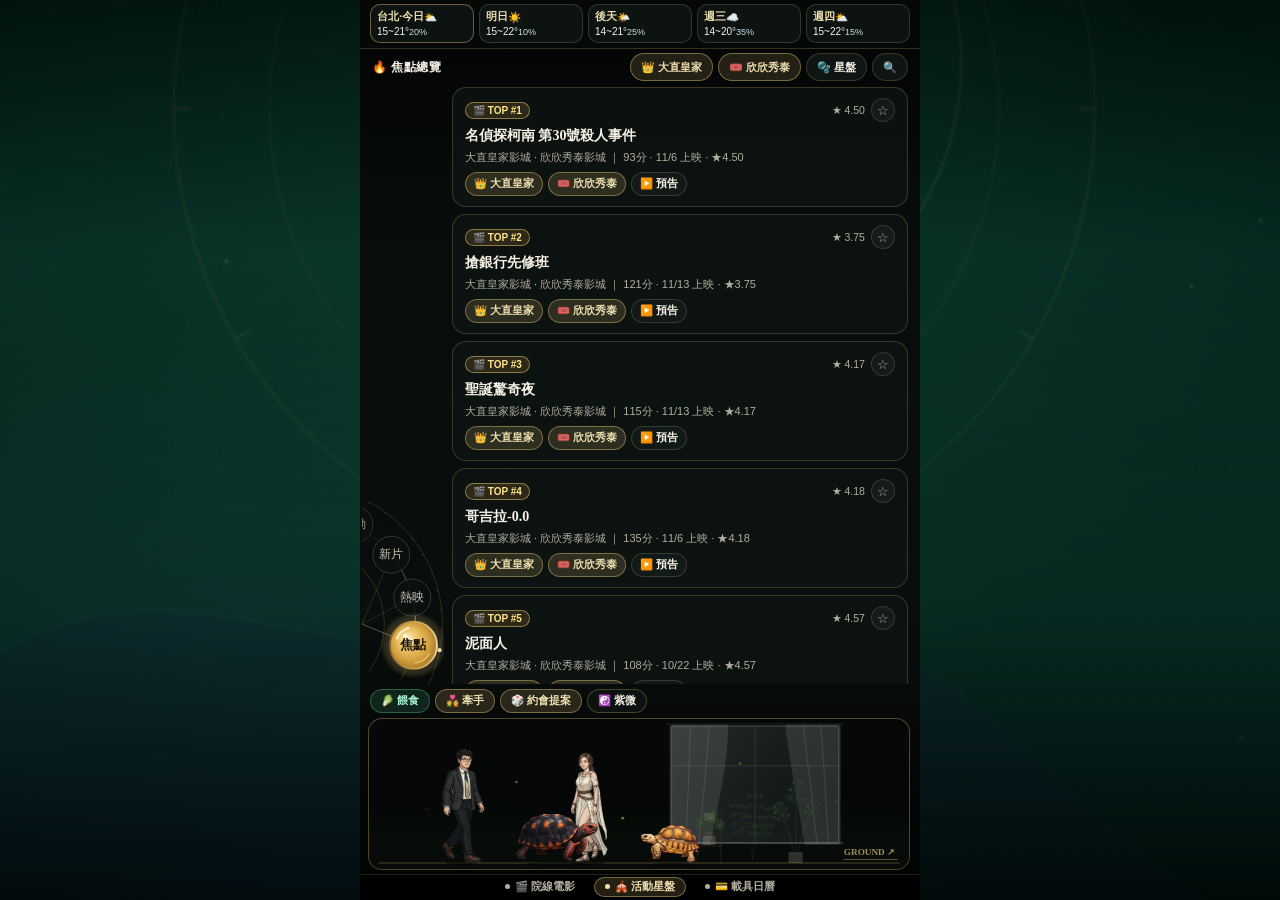
==== commit 3d58cf38: "Deploy LauncherT Apple iOS PWA v1.0.27 (2026-11-19 20:04:42)" ====
--- a/launchert/index.html
+++ b/launchert/index.html
@@ -20,8 +20,8 @@
   <link rel="manifest" href="./manifest.webmanifest" />
   <title>LauncherT · 子夜天文台電影與新活動探索</title>
   <style>html,body{color:#f7f2e7;-webkit-tap-highlight-color:transparent;-webkit-touch-callout:none;overscroll-behavior:none;background-color:#090e0c;width:100%;height:100%;margin:0;padding:0;overflow:hidden}#app{width:100%;height:100dvh;min-height:100%}</style>
-  <script type="module" crossorigin src="./assets/index-DMq0l-QY.js"></script>
-  <link rel="stylesheet" crossorigin href="./assets/index-CAUUmVRo.css">
+  <script type="module" crossorigin src="./assets/index-zSjA1TlW.js"></script>
+  <link rel="stylesheet" crossorigin href="./assets/index-CqdmVxBg.css">
 </head>
 <body>
   <div id="app"></div>
--- a/launchert/assets/index-CqdmVxBg.css
+++ b/launchert/assets/index-CqdmVxBg.css
@@ -0,0 +1 @@
+:root{--oled-black:#000;--surface-dark:#090e0c;--surface-elevated:#14211c;--glass-card-bg:rgba(10, 14, 12, var(--card-alpha,.88));--glass-dock-bg:#0b1210d6;--glass-pill-bg:#101815c7;--scrim-drawer:#070a09f5;--brass:#dec074;--brass-light:#efe0b1;--brass-mid:#c39b4b;--brass-dark:#7e5f24;--brass-hairline:#dec07473;--platinum-stroke:#cbc0a633;--ivory:#f7f2e7;--text-secondary:#b3aea0;--text-muted:#7a766b;--emerald:#2e7d5b;--racing-green:#1c3d31;--amber:#c88a3b;--rose:#b85d43;--slate-blue:#7fa3b8;--hero-clock-size:58px;--safe-top:env(safe-area-inset-top,0px);--safe-bottom:env(safe-area-inset-bottom,0px);--safe-left:env(safe-area-inset-left,0px);--safe-right:env(safe-area-inset-right,0px);--font-sans:-apple-system, BlinkMacSystemFont, "SF Pro Text", "PingFang TC", "Noto Sans TC", sans-serif;--font-display:-apple-system, BlinkMacSystemFont, "SF Pro Display", "PingFang TC", sans-serif;--font-serif:"Songti TC", "Noto Serif TC", "PMingLiU", Georgia, serif;--font-mono:ui-monospace, "SF Mono", Menlo, monospace}*,:before,:after{box-sizing:border-box;-webkit-tap-highlight-color:transparent}html,body{background:var(--surface-dark);width:100%;height:100%;color:var(--ivory);font-family:var(--font-sans);-webkit-font-smoothing:antialiased;-webkit-user-select:none;user-select:none;touch-action:manipulation;margin:0;padding:0;overflow:hidden}button,input,select,textarea{color:inherit;font-family:inherit}button{cursor:pointer;background:0 0;border:none;padding:0}input,textarea,select{-webkit-user-select:text;user-select:text}.hidden{display:none!important}.serif{font-family:var(--font-serif)}.mono{font-family:var(--font-mono)}.launcher-shell{background:var(--surface-dark);width:100%;max-width:560px;height:100dvh;padding-top:var(--safe-top);padding-bottom:var(--safe-bottom);padding-left:var(--safe-left);padding-right:var(--safe-right);flex-direction:column;margin:0 auto;display:flex;position:relative;overflow:hidden}.wallpaper-layer{z-index:0;background-color:var(--surface-dark);pointer-events:none;background-position:50%;background-repeat:no-repeat;background-size:cover;transition:background-image .45s;position:fixed;inset:0}.wallpaper-scrim{z-index:1;pointer-events:none;background:linear-gradient(#000000b8 0%,#090e0c75 28%,#090e0c8f 68%,#000000d6 100%);position:fixed;inset:0}.launcher-foreground{z-index:2;flex-direction:column;flex:1;min-height:0;display:flex;position:relative}.ios-install-banner{border:.8px solid var(--brass-hairline);color:var(--brass-light);background:#14211cf0;border-radius:12px;align-items:center;gap:8px;margin:4px 10px 2px;padding:7px 10px;font-size:11.5px;line-height:1.35;display:flex;box-shadow:0 4px 16px #00000073}.ios-install-banner__text{flex:1;min-width:0}.ios-install-banner__btn{border:.8px solid var(--brass-hairline);color:var(--brass-light);background:#dec07429;border-radius:8px;flex-shrink:0;padding:4px 8px;font-size:11px;font-weight:600}.ios-install-banner__close{width:24px;height:24px;color:var(--text-secondary);border-radius:999px;flex-shrink:0;place-items:center;font-size:13px;display:grid}.hero-console{background:linear-gradient(#060a08c7 0%,#090e0c6b 100%);border-bottom:.8px solid #dec07438;flex-shrink:0;padding:4px 10px 5px}.hero-console.is-compact{--hero-clock-size:46px;padding:4px 12px}.hero-console.is-hidden-card{padding:4px 12px}.hero-topbar{align-items:center;gap:6px;display:flex}.hero-greeting-pill{background:var(--glass-pill-bg);border:.8px solid var(--brass-hairline);color:var(--brass-light);font-family:var(--font-serif);letter-spacing:.12em;text-shadow:0 1px 3px #000000bf;border-radius:999px;padding:3px 9px;font-size:10.5px;font-weight:700}.hero-spacer{flex:1}.hero-tz-pill{background:var(--glass-pill-bg);border:.8px solid var(--platinum-stroke);border-radius:10px;align-items:center;gap:5px;height:29px;padding:0 9px;font-size:11px;display:inline-flex}.hero-tz-pill__city{color:var(--ivory);text-overflow:ellipsis;white-space:nowrap;max-width:84px;overflow:hidden}.hero-tz-pill__time{color:var(--brass-light);font-variant-numeric:tabular-nums;font-weight:700}.hero-icon-btn{background:var(--glass-pill-bg);border:.8px solid var(--platinum-stroke);width:34px;height:32px;color:var(--brass-light);border-radius:10px;justify-content:center;align-items:center;font-size:15px;transition:transform .12s,border-color .15s;display:inline-flex}.hero-icon-btn:active{border-color:var(--brass);transform:scale(.94)}.hero-main-row{justify-content:space-between;align-items:center;gap:10px;margin-top:4px;display:flex}.hero-clock-zone{flex-direction:column;flex:1;min-width:0;display:flex}.hero-clock{font-family:var(--font-display);font-size:var(--hero-clock-size);letter-spacing:-.02em;font-variant-numeric:tabular-nums;color:var(--ivory);text-shadow:0 2px 10px #000000d9;font-weight:300;line-height:.98}.hero-date-line{font-family:var(--font-serif);letter-spacing:.06em;color:var(--brass-light);text-shadow:0 1px 4px #000000d9;margin-top:2px;font-size:12.5px;font-weight:700}.hero-bazi-pill{color:var(--ivory);font-family:var(--font-serif);letter-spacing:.03em;text-align:left;white-space:nowrap;text-overflow:ellipsis;background:#101815ad;border:.8px solid #dec07452;border-radius:8px;max-width:100%;margin-top:3px;padding:3px 8px;font-size:11.5px;overflow:hidden}.hero-bazi-pill:active{border-color:var(--brass)}.hero-weather-zone{background:var(--glass-pill-bg);border:.8px solid var(--platinum-stroke);border-radius:14px;flex-direction:column;flex-shrink:0;align-items:flex-end;min-width:96px;padding:7px 11px;display:flex}.hero-weather-top{align-items:center;gap:5px;display:flex}.hero-weather-icon{font-size:28px;line-height:1}.hero-weather-temp{font-variant-numeric:tabular-nums;color:var(--ivory);font-size:25px;font-weight:700}.hero-weather-badge{color:var(--text-secondary);white-space:nowrap;margin-top:2px;font-size:11px}.hero-forecast-strip{grid-template-columns:repeat(5,minmax(0,1fr));gap:5px;margin-top:0;display:grid}.forecast-slot{background:var(--glass-pill-bg);border:.8px solid #cbc0a633;border-radius:10px;flex-direction:column;gap:2px;padding:5px 6px;display:flex}.forecast-slot.is-today{border-color:var(--brass-hairline)}.forecast-slot__top{color:var(--brass-light);justify-content:space-between;align-items:center;font-size:10.5px;font-weight:700;display:flex}.forecast-slot__bottom{font-variant-numeric:tabular-nums;color:var(--ivory);justify-content:space-between;align-items:center;font-size:10px;display:flex}.forecast-slot__rain{color:#cbe0ec;font-size:9px}.pages-viewport{flex:1;width:100%;min-height:0;position:relative;overflow:hidden}.pages-track{will-change:transform;width:300%;height:100%;transition:transform .28s cubic-bezier(.22,1,.36,1);display:flex}.pages-track.is-dragging{transition:none}.launcher-page{flex-direction:column;flex-shrink:0;width:33.3333%;height:100%;min-height:0;display:flex;overflow:hidden}.page-dots-bar{background:#00000085;border-top:.8px solid #dec07429;flex-shrink:0;justify-content:center;align-items:center;gap:8px;height:26px;padding:2px 12px 4px;display:flex}.page-dot-pill{height:20px;color:var(--text-secondary);border:.8px solid #0000;border-radius:999px;align-items:center;gap:5px;padding:0 10px;font-size:10.5px;font-weight:600;transition:all .18s;display:inline-flex}.page-dot-pill.is-active{color:var(--brass-light);border-color:var(--brass-hairline);background:#dec07429}.page-dot-pill__dot{background:currentColor;border-radius:50%;width:5px;height:5px}.glass-card{background:var(--glass-card-bg);border:.8px solid var(--brass-hairline);border-radius:14px;box-shadow:0 8px 24px #0000007a}.pill-btn{border:.8px solid var(--platinum-stroke);height:28px;color:var(--ivory);white-space:nowrap;background:#111916db;border-radius:999px;justify-content:center;align-items:center;gap:4px;padding:0 10px;font-size:11px;font-weight:600;display:inline-flex}.pill-btn.is-gold{color:var(--brass-light);border-color:var(--brass-hairline);background:#dec07424}.pill-btn.is-emerald{color:#a7f3d0;background:#2e7d5b47;border-color:#2e7d5bb8}.pill-btn.is-amber{color:#fcd34d;background:#c88a3b33;border-color:#c88a3ba6}.pill-btn.is-rose{color:#fecaca;background:#b85d4333;border-color:#b85d43a6}.pill-btn:active{transform:scale(.96)}.pulse-page{gap:6px;padding:6px 12px}.pulse-masthead{background:var(--glass-card-bg);border:.8px solid #dec0744d;border-left:3px solid var(--brass);border-radius:12px;flex-shrink:0;justify-content:space-between;align-items:center;gap:8px;padding:6px 10px;display:flex}.pulse-masthead__text{font-family:var(--font-serif);color:var(--ivory);font-size:13px;font-weight:700;line-height:1.35}.pulse-chips-row{scrollbar-width:none;flex-shrink:0;align-items:center;gap:6px;padding:2px 0;display:flex;overflow-x:auto}.pulse-chips-row::-webkit-scrollbar{display:none}.pulse-chip{border:.8px solid var(--platinum-stroke);height:30px;color:var(--text-secondary);background:#121b17cc;border-radius:999px;flex-shrink:0;padding:0 11px;font-size:11.5px;font-weight:600}.pulse-chip.is-active{border-color:var(--brass);color:var(--brass-light);background:#dec07438}.pulse-list{-webkit-overflow-scrolling:touch;flex-direction:column;flex:1;gap:8px;min-height:0;padding-right:2px;display:flex;overflow-y:auto}.pulse-card{background:var(--glass-card-bg);text-align:left;border:.8px solid #dec07447;border-radius:14px;flex-direction:column;gap:5px;width:100%;padding:10px 12px;display:flex}.pulse-card:active{border-color:var(--brass)}.pulse-card__top{justify-content:space-between;align-items:center;gap:6px;display:flex}.pulse-card__tag{border:.8px solid var(--brass-hairline);color:var(--brass-light);background:#dec07429;border-radius:999px;padding:2px 8px;font-size:10px;font-weight:700}.pulse-card__meta{color:var(--text-secondary);font-size:10.5px}.pulse-card__title{font-family:var(--font-serif);color:var(--ivory);font-size:14px;font-weight:700;line-height:1.3}.pulse-card__subtitle{color:var(--text-secondary);font-size:12px;line-height:1.4}.pulse-card__footer{color:var(--brass);justify-content:space-between;align-items:center;gap:8px;margin-top:2px;font-size:11px;display:flex}.pulse-footer-bar{flex-shrink:0;align-items:center;gap:8px;padding-top:2px;display:flex}.pulse-updated-label{min-width:0;color:var(--text-secondary);white-space:nowrap;text-overflow:ellipsis;flex:1;font-size:11px;overflow:hidden}.home-page{gap:4px;padding:4px 10px 4px 2px}.need-card{background:var(--glass-card-bg);border:.8px solid var(--brass-hairline);border-radius:13px;flex-shrink:0;margin-left:8px;padding:7px 11px}.need-card__head{justify-content:space-between;align-items:center;gap:6px;display:flex}.need-card__kicker{font-family:var(--font-serif);letter-spacing:.08em;color:var(--brass);text-overflow:ellipsis;white-space:nowrap;font-size:10.5px;font-weight:700;overflow:hidden}.need-card__lock-pill{border:.8px solid var(--platinum-stroke);height:24px;color:var(--ivory);white-space:nowrap;background:#121b17e0;border-radius:999px;padding:0 9px;font-size:10.5px;font-weight:700}.need-card__lock-pill.is-locked{border-color:var(--emerald);color:#a7f3d0;background:#2e7d5b57}.need-card__rule{background:#dec07438;height:.8px;margin:4px 0}.need-card__body{align-items:center;gap:8px;display:flex}.need-card__copy{flex:1;min-width:0}.need-card__title{font-family:var(--font-serif);color:var(--ivory);white-space:nowrap;text-overflow:ellipsis;font-size:13px;font-weight:700;overflow:hidden}.need-card__sub{color:var(--text-secondary);white-space:nowrap;text-overflow:ellipsis;margin-top:1px;font-size:11px;overflow:hidden}.home-section-bar{flex-wrap:wrap;flex-shrink:0;align-items:center;gap:5px;padding:0 2px 0 10px;display:flex}.home-section-bar__title{min-width:0;font-family:var(--font-serif);letter-spacing:.05em;color:var(--ivory);white-space:nowrap;text-overflow:ellipsis;flex:110px;font-size:12px;font-weight:700;overflow:hidden}.home-search-row{flex-shrink:0;align-items:center;gap:6px;padding:0 2px 0 8px;display:flex}.home-search-input{min-width:0;height:30px;color:var(--ivory);background:#0e1512db;border:.8px solid #dec07457;border-radius:999px;outline:none;flex:1;padding:0 10px;font-size:12px}.home-search-input:focus{border-color:var(--brass)}.discovery-cards-scroll{-webkit-overflow-scrolling:touch;flex-direction:column;gap:7px;width:100%;height:100%;padding:2px 2px 6px 4px;display:flex;overflow-y:auto}.discovery-card{text-align:left;cursor:pointer;background:#0e1512c7;border:.8px solid #dec07438;border-radius:14px;flex-direction:column;flex-shrink:0;gap:5px;padding:10px 12px;display:flex}.discovery-card:active{border-color:var(--brass)}.discovery-card__top{justify-content:space-between;align-items:center;gap:6px;display:flex}.discovery-card__badge{color:var(--brass-light);white-space:nowrap;background:#dec07424;border:.8px solid #dec07457;border-radius:999px;padding:2px 7px;font-size:10px;font-weight:700}.discovery-card__badge.is-movie{color:#fde68a;background:#c88a3b2e;border-color:#f5d57a7a}.discovery-card__badge.is-event{color:#a7f3d0;background:#2e7d5b38;border-color:#6ee7b766}.discovery-card__meta{color:var(--text-secondary);white-space:nowrap;text-overflow:ellipsis;font-size:10.5px;overflow:hidden}.discovery-card__fav-top-btn{width:24px;height:24px;color:var(--text-secondary);background:#ffffff0a;border:.8px solid #cbc0a62e;border-radius:999px;place-items:center;font-size:13px;display:inline-grid}.discovery-card__fav-top-btn.is-saved{color:#fde68a;background:#c88a3b40;border-color:#f5d57aa6}.discovery-card__title{font-family:var(--font-serif);color:var(--ivory);font-size:14px;font-weight:700;line-height:1.3}.discovery-card__sub{color:var(--text-secondary);-webkit-line-clamp:1;-webkit-box-orient:vertical;font-size:11px;line-height:1.35;display:-webkit-box;overflow:hidden}.discovery-card__venue{color:var(--brass);white-space:nowrap;text-overflow:ellipsis;font-size:10.5px;overflow:hidden}.discovery-card__actions{flex-wrap:wrap;align-items:center;gap:5px;margin-top:2px;display:flex}.mini-action-btn{border:.8px solid var(--platinum-stroke);height:24px;color:var(--ivory);white-space:nowrap;background:#121c18e6;border-radius:999px;align-items:center;gap:3px;padding:0 8px;font-size:10.5px;font-weight:600;display:inline-flex}.mini-action-btn.is-gold{color:var(--brass-light);border-color:var(--brass-hairline);background:#dec07429}.mini-action-btn.is-emerald{color:#a7f3d0;background:#2e7d5b40;border-color:#2e7d5bb8}.mini-action-btn.is-saved,.discovery-card__fav-btn.is-saved{color:#fde68a;background:#c88a3b57;border-color:#f5d57ac7}.date-combo-banner{background:#0e1814e0;border:.8px solid #dec0746b;border-radius:10px;flex-direction:column;gap:4px;margin-top:6px;padding:7px 9px;display:flex}.date-combo-row{color:var(--ivory);justify-content:space-between;align-items:center;gap:6px;font-size:11px;display:flex}.cinema-quick-strip{scrollbar-width:none;flex-shrink:0;align-items:center;gap:6px;padding:2px 0;display:flex;overflow-x:auto}.cinema-quick-strip::-webkit-scrollbar{display:none}.drawer-discovery-list{-webkit-overflow-scrolling:touch;flex-direction:column;flex:1;gap:8px;min-width:0;min-height:0;padding:6px 2px 10px 4px;display:flex;overflow-y:auto}.home-thumb-zone{flex:1;align-items:stretch;gap:4px;min-height:0;display:flex}.arc-wheel-wrap{flex-shrink:0;width:82px;position:relative}.arc-wheel-canvas{touch-action:none;width:100%;height:100%;display:block}.home-apps-stage{flex:1;min-width:0;min-height:0;position:relative;overflow:hidden}.bubble-grid-canvas{touch-action:pan-y;width:100%;height:100%;display:block}.home-matrix-grid{align-content:end;gap:6px;width:100%;height:100%;padding:4px 2px;display:grid;overflow-y:auto}.app-tile-btn{border-radius:12px;flex-direction:column;justify-content:center;align-items:center;gap:3px;padding:4px 2px;transition:transform .12s;display:flex}.app-tile-btn:active{transform:scale(.92)}.app-tile-orb{background:radial-gradient(circle at 32% 28%,#24342cf0,#090e0cf5);border:.9px solid #dec0748f;border-radius:50%;place-items:center;display:grid;box-shadow:inset 0 1px 2px #ffffff24,0 4px 12px #00000073}.app-tile-label{max-width:100%;color:var(--ivory);text-align:center;white-space:nowrap;text-overflow:ellipsis;text-shadow:0 1px 3px #000000e6;font-size:10.5px;line-height:1.15;overflow:hidden}.companion-action-bar{scrollbar-width:none;flex-shrink:0;align-items:center;gap:5px;margin-left:6px;padding:1px 2px;display:flex;overflow-x:auto}.companion-action-bar::-webkit-scrollbar{display:none}.companion-action-pill{height:24px;color:var(--ivory);white-space:nowrap;background:#0e1512c7;border:.8px solid #dec07447;border-radius:999px;flex-shrink:0;align-items:center;gap:3px;padding:0 10px;font-size:10.5px;font-weight:600;display:inline-flex}.companion-action-pill.is-gold{color:var(--brass-light);border-color:var(--brass-hairline);background:#dec07429}.companion-action-pill.is-emerald{color:#a7f3d0;background:#2e7d5b3d;border-color:#2e7d5bb8}.companion-action-pill:active{transform:scale(.95)}.walk-strip-wrap{background:#060a08ad;border:.8px solid #dec07457;border-radius:14px;flex-shrink:0;height:152px;margin-left:6px;position:relative;overflow:hidden}.walk-strip-canvas{width:100%;height:152px;display:block}.wallet-calendar-page{-webkit-overflow-scrolling:touch;gap:10px;padding:6px 10px 14px;overflow-y:auto}.wallet-card{flex-direction:column;gap:8px;padding:10px;display:flex}.wallet-card__header{justify-content:space-between;align-items:center;gap:8px;display:flex}.wallet-card__title{font-family:var(--font-serif);color:var(--ivory);font-size:13.5px;font-weight:700}.wallet-mode-tabs{border:.8px solid var(--platinum-stroke);background:#0b1210e6;border-radius:999px;gap:4px;padding:2px;display:inline-flex}.wallet-mode-tab{height:24px;color:var(--text-secondary);border-radius:999px;padding:0 10px;font-size:11px;font-weight:700}.wallet-mode-tab.is-active{color:var(--brass-light);background:#dec0743d}.vip-chips-strip{scrollbar-width:none;align-items:center;gap:6px;display:flex;overflow-x:auto}.vip-chips-strip::-webkit-scrollbar{display:none}.vip-chip{border:.8px solid var(--platinum-stroke);height:27px;color:var(--ivory);background:#121b17db;border-radius:999px;flex-shrink:0;align-items:center;gap:4px;padding:0 10px;font-size:11px;display:inline-flex}.vip-chip.is-active{border-color:var(--brass);color:var(--brass-light);background:#dec07433}.barcode-dual-frame{background:#000;border:1px solid #dec0747a;border-radius:14px;flex-direction:column;padding:5px;display:flex}.barcode-white-pad{color:#0f172a;background:#fff;border-radius:10px;flex-direction:column;align-items:center;gap:5px;padding:8px 12px;display:flex}.barcode-pad__head{justify-content:space-between;align-items:center;gap:8px;width:100%;display:flex}.barcode-pad__title{color:#0f172a;font-size:12.5px;font-weight:700}.barcode-pad__badge{color:#334155;background:#e2e8f0;border-radius:6px;padding:2px 6px;font-size:9.5px;font-weight:700}.barcode-svg-box{background:#fff;justify-content:center;align-items:center;width:100%;min-height:62px;display:flex}.barcode-svg-box svg{max-width:100%;height:auto;max-height:82px;display:block}.barcode-svg-box.is-qr svg{width:110px;height:110px;max-height:110px}.barcode-code-text{font-family:var(--font-mono);letter-spacing:.1em;color:#0f172a;font-size:13px;font-weight:700}.barcode-anti-misscan-gap{background:#000;height:14px}.vip-carousel-bar{align-items:center;gap:6px;width:100%;display:flex}.vip-nav-btn{color:#1e293b;background:#e2e8f0;border-radius:6px;place-items:center;width:26px;height:24px;font-size:11px;font-weight:700;display:grid}.vip-indicator{color:#475569;font-size:10.5px;font-weight:700}.wallet-actions-grid{grid-template-columns:repeat(4,minmax(0,1fr));gap:6px;display:grid}.fullscreen-barcode-modal{z-index:1200;padding:calc(var(--safe-top) + 8px) 12px calc(var(--safe-bottom) + 12px);background:#000;flex-direction:column;display:flex;position:fixed;inset:0}.fs-barcode-topbar{justify-content:space-between;align-items:center;gap:8px;height:36px;margin-bottom:6px;display:flex}.fs-brightness-pill{color:#fcd34d;background:#fcd34d29;border:.8px solid #fcd34d73;border-radius:999px;padding:4px 10px;font-size:11.5px;font-weight:700}.fs-close-btn{color:#f8fafc;background:#1e293b;border:.8px solid #f8fafc40;border-radius:999px;height:28px;padding:0 12px;font-size:12px;font-weight:700}.fs-white-pad{color:#0f172a;background:#fff;border-radius:14px;flex-direction:column;align-items:center;gap:8px;padding:14px 16px;display:flex}.fs-white-pad .barcode-svg-box svg{max-height:98px}.fs-white-pad .barcode-svg-box.is-qr svg{width:148px;height:148px;max-height:148px}.fs-white-pad .barcode-code-text{letter-spacing:.14em;font-size:17px}.fs-anti-misscan-gap{color:#475569;letter-spacing:.12em;background:#000;flex:1;justify-content:center;align-items:center;min-height:48px;font-size:10.5px;display:flex}.calendar-card{flex-direction:column;gap:8px;padding:12px;display:flex}.calendar-header{align-items:center;gap:6px;display:flex}.calendar-month-title{text-align:center;font-family:var(--font-serif);color:var(--ivory);flex:1;font-size:15px;font-weight:700}.calendar-nav-btn{background:var(--glass-pill-bg);border:.8px solid var(--platinum-stroke);width:30px;height:30px;color:var(--ivory);border-radius:9px;font-size:12px;font-weight:700}.calendar-weekdays{text-align:center;color:var(--text-secondary);grid-template-columns:repeat(7,minmax(0,1fr));font-size:11px;font-weight:700;display:grid}.calendar-weekdays span:first-child{color:var(--rose)}.calendar-weekdays span:last-child{color:var(--slate-blue)}.calendar-grid{grid-template-columns:repeat(7,minmax(0,1fr));gap:4px;display:grid}.cal-cell{background:#1018158f;border:.8px solid #0000;border-radius:10px;flex-direction:column;justify-content:center;align-items:center;gap:1px;min-height:48px;padding:4px 2px;display:flex;position:relative}.cal-cell.is-other-month{opacity:.35}.cal-cell.is-today{border-color:var(--brass);background:#dec07429}.cal-cell.is-selected{border-color:var(--emerald);background:#2e7d5b52}.cal-cell__day{font-variant-numeric:tabular-nums;color:var(--ivory);font-size:13px;font-weight:700}.cal-cell__sub{color:var(--text-secondary);text-overflow:ellipsis;white-space:nowrap;max-width:100%;font-size:9px;line-height:1.1;overflow:hidden}.cal-cell__sub.is-term{color:var(--brass-light);font-weight:700}.cal-cell__sub.is-holiday{color:#fca5a5;font-weight:700}.cal-cell__memo-dot{background:var(--emerald);border-radius:50%;width:5px;height:5px;position:absolute;top:4px;right:4px}.cal-memo-strip{background:var(--glass-pill-bg);border:.8px solid var(--platinum-stroke);border-radius:11px;justify-content:space-between;align-items:center;gap:8px;padding:8px 10px;display:flex}.cal-memo-strip__info{flex:1;min-width:0}.cal-memo-strip__date{color:var(--brass-light);font-size:12px;font-weight:700}.cal-memo-strip__text{color:var(--text-secondary);word-break:break-word;margin-top:2px;font-size:11.5px}.shichen-card{background:#101a16d9;border:.8px solid #dec07457;border-radius:12px;flex-direction:column;gap:4px;padding:10px 12px;display:flex}.shichen-card__head{font-family:var(--font-serif);color:var(--brass-light);justify-content:space-between;align-items:center;font-size:12.5px;font-weight:700;display:flex}.shichen-card__tip{color:var(--text-secondary);font-size:11.5px;line-height:1.45}.drawer-overlay{z-index:800;background:var(--scrim-drawer);padding-top:calc(var(--safe-top) + 6px);padding-bottom:calc(var(--safe-bottom) + 8px);opacity:0;pointer-events:none;flex-direction:column;transition:transform .28s cubic-bezier(.22,1,.36,1),opacity .2s;display:flex;position:fixed;inset:0;transform:translateY(100%)}.drawer-overlay.is-open{opacity:1;pointer-events:auto;transform:translateY(0)}.drawer-handle{background:#dec0746b;border-radius:999px;width:40px;height:4px;margin:0 auto 6px}.drawer-compact-bar{border-bottom:.8px solid #dec07433;align-items:center;gap:6px;padding:0 14px 6px;display:flex}.drawer-compact-clock{font-variant-numeric:tabular-nums;color:var(--ivory);font-size:16px;font-weight:600}.drawer-compact-bazi{min-width:0;font-family:var(--font-serif);color:var(--brass);white-space:nowrap;text-overflow:ellipsis;flex:1;font-size:11.5px;overflow:hidden}.drawer-compact-pill{background:var(--glass-pill-bg);border:.8px solid var(--platinum-stroke);color:var(--text-secondary);border-radius:999px;padding:3px 8px;font-size:10.5px}.drawer-main{flex:1;align-items:stretch;gap:4px;min-height:0;padding-right:10px;display:flex}.drawer-grid-scroll{-webkit-overflow-scrolling:touch;flex-direction:column;flex:1;justify-content:flex-end;min-width:0;min-height:0;padding:8px 0;display:flex;overflow-y:auto}.drawer-grid{gap:6px;width:100%;display:grid}.drawer-grid.is-preset-8x7{gap:4px}.drawer-edit-bar{scrollbar-width:none;flex-shrink:0;align-items:center;gap:6px;padding:6px 12px;display:flex;overflow-x:auto}.drawer-edit-bar::-webkit-scrollbar{display:none}.drawer-search-bar{flex-shrink:0;align-items:center;gap:8px;padding:0 12px;display:flex}.drawer-search-box{background:var(--glass-pill-bg);border:.8px solid var(--brass-hairline);border-radius:999px;flex:1;align-items:center;gap:8px;height:42px;padding:0 12px;display:flex}.drawer-search-input{min-width:0;color:var(--ivory);background:0 0;border:none;outline:none;flex:1;font-size:13.5px}.drawer-close-btn{background:var(--glass-pill-bg);border:.8px solid var(--brass-hairline);width:42px;height:42px;color:var(--ivory);border-radius:50%;place-items:center;font-size:16px;display:grid}.modal-backdrop{z-index:1000;padding:12px 10px calc(var(--safe-bottom) + 10px);background:#000000c7;justify-content:center;align-items:flex-end;display:flex;position:fixed;inset:0}.modal-sheet{border:.8px solid var(--brass-hairline);background:#0d1411;border-radius:18px;flex-direction:column;width:100%;max-width:520px;max-height:86dvh;display:flex;overflow:hidden;box-shadow:0 20px 50px #000c}.modal-header{border-bottom:.8px solid #dec0743d;flex-shrink:0;justify-content:space-between;align-items:center;gap:8px;padding:12px 14px;display:flex}.modal-title{font-family:var(--font-serif);color:var(--brass-light);font-size:15px;font-weight:700}.modal-close{width:30px;height:30px;color:var(--ivory);background:#ffffff14;border-radius:50%;place-items:center;font-size:14px;display:grid}.modal-body{-webkit-overflow-scrolling:touch;flex-direction:column;flex:1;gap:10px;min-height:0;padding:12px 14px;display:flex;overflow-y:auto}.modal-section{border:.8px solid var(--platinum-stroke);background:#14211c8f;border-radius:12px;flex-direction:column;gap:8px;padding:10px 12px;display:flex}.modal-section__title{color:var(--brass-light);font-size:12.5px;font-weight:700}.field-row{justify-content:space-between;align-items:center;gap:10px;font-size:12.5px;display:flex}.field-input,.field-select,.field-textarea{border:.8px solid var(--platinum-stroke);width:100%;color:var(--ivory);background:#070a09e0;border-radius:10px;outline:none;padding:8px 10px;font-size:13px}.field-input:focus,.field-select:focus,.field-textarea:focus{border-color:var(--brass)}.toggle-switch{border:.8px solid var(--platinum-stroke);background:#7a766b73;border-radius:999px;width:44px;height:24px;transition:background .2s;position:relative}.toggle-switch:after{content:"";background:var(--ivory);border-radius:50%;width:18px;height:18px;transition:transform .2s;position:absolute;top:2px;left:2px}.toggle-switch.is-on{background:var(--emerald);border-color:#6ee7b7}.toggle-switch.is-on:after{transform:translate(20px)}.wallpaper-grid{grid-template-columns:repeat(3,minmax(0,1fr));gap:8px;display:grid}.wallpaper-thumb-card{border:.8px solid var(--platinum-stroke);text-align:left;background:#090e0ce6;border-radius:10px;flex-direction:column;display:flex;overflow:hidden}.wallpaper-thumb-card.is-active{border-color:var(--brass);box-shadow:0 0 0 1px var(--brass)}.wallpaper-thumb-card img{aspect-ratio:9/14;object-fit:cover;width:100%;display:block}.wallpaper-thumb-card__label{color:var(--ivory);white-space:nowrap;text-overflow:ellipsis;padding:4px 5px;font-size:10px;overflow:hidden}.template-grid{grid-template-columns:repeat(2,minmax(0,1fr));gap:8px;display:grid}.template-card{border:.8px solid var(--platinum-stroke);text-align:left;background:#101815db;border-radius:12px;flex-direction:column;gap:3px;padding:9px;display:flex}.template-card:active{border-color:var(--brass)}.app-picker-list{flex-direction:column;gap:6px;display:flex}.app-picker-row{border:.8px solid var(--platinum-stroke);background:#101815b8;border-radius:10px;align-items:center;gap:10px;padding:7px 9px;display:flex}.app-picker-row__meta{flex:1;min-width:0}.app-picker-row__name{color:var(--ivory);font-size:13px;font-weight:600}.app-picker-row__scheme{color:var(--text-secondary);white-space:nowrap;text-overflow:ellipsis;font-size:10.5px;overflow:hidden}.bazi-breakdown-pre{white-space:pre-wrap;font-family:var(--font-serif);color:var(--ivory);margin:0;font-size:12.5px;line-height:1.6}.toast-pill{left:50%;bottom:calc(var(--safe-bottom) + 56px);z-index:2000;border:.8px solid var(--brass);max-width:min(88vw,420px);color:var(--brass-light);text-align:center;opacity:0;pointer-events:none;background:#0d1411f5;border-radius:999px;padding:8px 14px;font-size:12px;font-weight:600;transition:opacity .18s,transform .18s;position:fixed;transform:translate(-50%,14px);box-shadow:0 8px 24px #000000a6}.toast-pill.is-visible{opacity:1;transform:translate(-50%)}
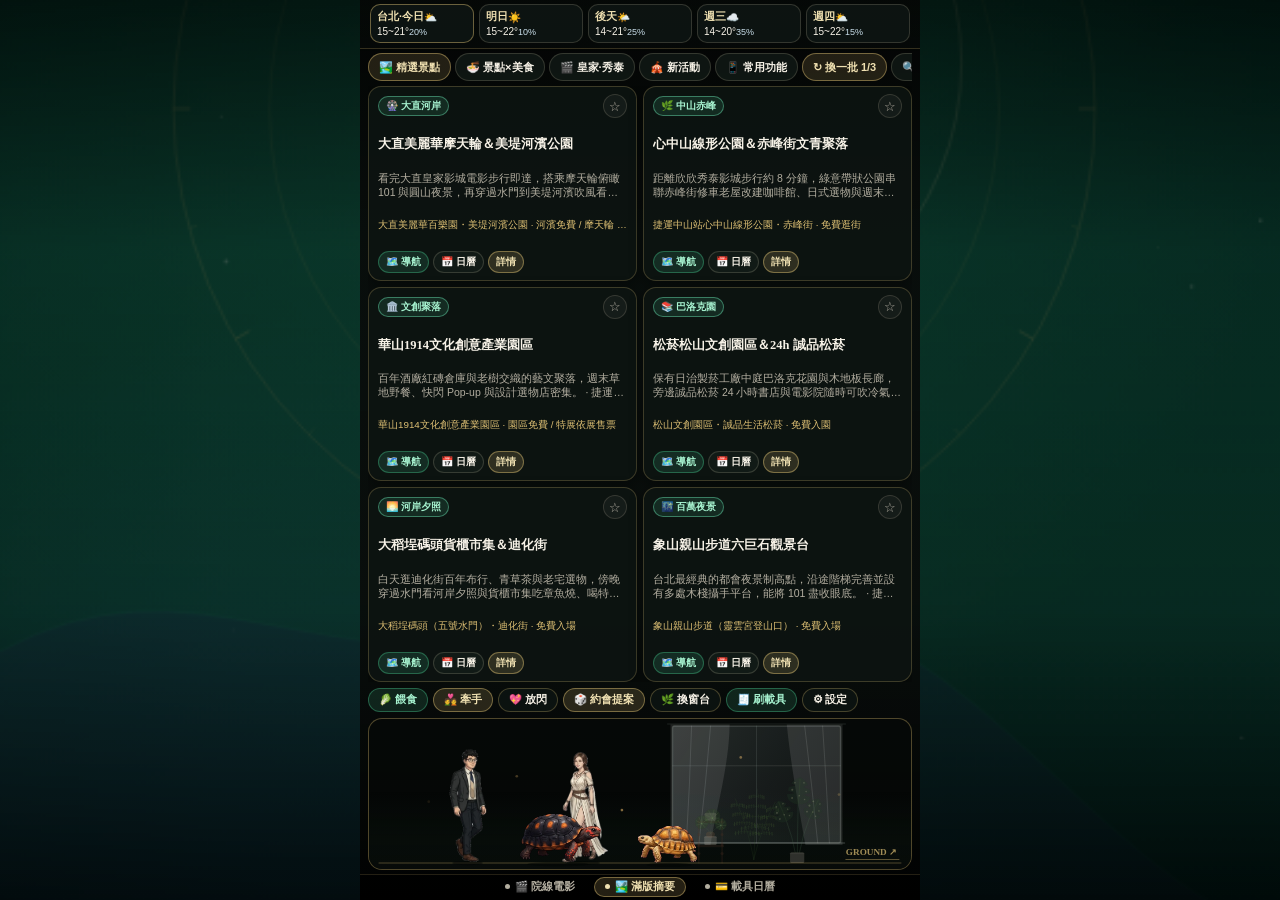
==== commit bed9298f: "Deploy LauncherT Apple iOS PWA v1.0.27 (2026-11-20 00:46:17)" ====
--- a/launchert/index.html
+++ b/launchert/index.html
@@ -20,8 +20,8 @@
   <link rel="manifest" href="./manifest.webmanifest" />
   <title>LauncherT · 子夜天文台電影與新活動探索</title>
   <style>html,body{color:#f7f2e7;-webkit-tap-highlight-color:transparent;-webkit-touch-callout:none;overscroll-behavior:none;background-color:#090e0c;width:100%;height:100%;margin:0;padding:0;overflow:hidden}#app{width:100%;height:100dvh;min-height:100%}</style>
-  <script type="module" crossorigin src="./assets/index-zSjA1TlW.js"></script>
-  <link rel="stylesheet" crossorigin href="./assets/index-CqdmVxBg.css">
+  <script type="module" crossorigin src="./assets/index-CrBpAE1G.js"></script>
+  <link rel="stylesheet" crossorigin href="./assets/index-cv37QD5k.css">
 </head>
 <body>
   <div id="app"></div>
--- a/launchert/assets/index-cv37QD5k.css
+++ b/launchert/assets/index-cv37QD5k.css
@@ -0,0 +1 @@
+:root{--oled-black:#000;--surface-dark:#090e0c;--surface-elevated:#14211c;--glass-card-bg:rgba(10, 14, 12, var(--card-alpha,.88));--glass-dock-bg:#0b1210d6;--glass-pill-bg:#101815c7;--scrim-drawer:#070a09f5;--brass:#dec074;--brass-light:#efe0b1;--brass-mid:#c39b4b;--brass-dark:#7e5f24;--brass-hairline:#dec07473;--platinum-stroke:#cbc0a633;--ivory:#f7f2e7;--text-secondary:#b3aea0;--text-muted:#7a766b;--emerald:#2e7d5b;--racing-green:#1c3d31;--amber:#c88a3b;--rose:#b85d43;--slate-blue:#7fa3b8;--hero-clock-size:58px;--safe-top:env(safe-area-inset-top,0px);--safe-bottom:env(safe-area-inset-bottom,0px);--safe-left:env(safe-area-inset-left,0px);--safe-right:env(safe-area-inset-right,0px);--font-sans:-apple-system, BlinkMacSystemFont, "SF Pro Text", "PingFang TC", "Noto Sans TC", sans-serif;--font-display:-apple-system, BlinkMacSystemFont, "SF Pro Display", "PingFang TC", sans-serif;--font-serif:"Songti TC", "Noto Serif TC", "PMingLiU", Georgia, serif;--font-mono:ui-monospace, "SF Mono", Menlo, monospace}*,:before,:after{box-sizing:border-box;-webkit-tap-highlight-color:transparent}html,body{background:var(--surface-dark);width:100%;height:100%;color:var(--ivory);font-family:var(--font-sans);-webkit-font-smoothing:antialiased;-webkit-user-select:none;user-select:none;touch-action:manipulation;margin:0;padding:0;overflow:hidden}button,input,select,textarea{color:inherit;font-family:inherit}button{cursor:pointer;background:0 0;border:none;padding:0}input,textarea,select{-webkit-user-select:text;user-select:text}.hidden{display:none!important}.serif{font-family:var(--font-serif)}.mono{font-family:var(--font-mono)}.launcher-shell{background:var(--surface-dark);width:100%;max-width:560px;height:100dvh;padding-top:var(--safe-top);padding-bottom:var(--safe-bottom);padding-left:var(--safe-left);padding-right:var(--safe-right);flex-direction:column;margin:0 auto;display:flex;position:relative;overflow:hidden}.wallpaper-layer{z-index:0;background-color:var(--surface-dark);pointer-events:none;background-position:50%;background-repeat:no-repeat;background-size:cover;transition:background-image .45s;position:fixed;inset:0}.wallpaper-scrim{z-index:1;pointer-events:none;background:linear-gradient(#000000b8 0%,#090e0c75 28%,#090e0c8f 68%,#000000d6 100%);position:fixed;inset:0}.launcher-foreground{z-index:2;flex-direction:column;flex:1;min-height:0;display:flex;position:relative}.ios-install-banner{border:.8px solid var(--brass-hairline);color:var(--brass-light);background:#14211cf0;border-radius:12px;align-items:center;gap:8px;margin:4px 10px 2px;padding:7px 10px;font-size:11.5px;line-height:1.35;display:flex;box-shadow:0 4px 16px #00000073}.ios-install-banner__text{flex:1;min-width:0}.ios-install-banner__btn{border:.8px solid var(--brass-hairline);color:var(--brass-light);background:#dec07429;border-radius:8px;flex-shrink:0;padding:4px 8px;font-size:11px;font-weight:600}.ios-install-banner__close{width:24px;height:24px;color:var(--text-secondary);border-radius:999px;flex-shrink:0;place-items:center;font-size:13px;display:grid}.hero-console{background:linear-gradient(#060a08c7 0%,#090e0c6b 100%);border-bottom:.8px solid #dec07438;flex-shrink:0;padding:4px 10px 5px}.hero-console.is-compact{--hero-clock-size:46px;padding:4px 12px}.hero-console.is-hidden-card{padding:4px 12px}.hero-topbar{align-items:center;gap:6px;display:flex}.hero-greeting-pill{background:var(--glass-pill-bg);border:.8px solid var(--brass-hairline);color:var(--brass-light);font-family:var(--font-serif);letter-spacing:.12em;text-shadow:0 1px 3px #000000bf;border-radius:999px;padding:3px 9px;font-size:10.5px;font-weight:700}.hero-spacer{flex:1}.hero-tz-pill{background:var(--glass-pill-bg);border:.8px solid var(--platinum-stroke);border-radius:10px;align-items:center;gap:5px;height:29px;padding:0 9px;font-size:11px;display:inline-flex}.hero-tz-pill__city{color:var(--ivory);text-overflow:ellipsis;white-space:nowrap;max-width:84px;overflow:hidden}.hero-tz-pill__time{color:var(--brass-light);font-variant-numeric:tabular-nums;font-weight:700}.hero-icon-btn{background:var(--glass-pill-bg);border:.8px solid var(--platinum-stroke);width:34px;height:32px;color:var(--brass-light);border-radius:10px;justify-content:center;align-items:center;font-size:15px;transition:transform .12s,border-color .15s;display:inline-flex}.hero-icon-btn:active{border-color:var(--brass);transform:scale(.94)}.hero-main-row{justify-content:space-between;align-items:center;gap:10px;margin-top:4px;display:flex}.hero-clock-zone{flex-direction:column;flex:1;min-width:0;display:flex}.hero-clock{font-family:var(--font-display);font-size:var(--hero-clock-size);letter-spacing:-.02em;font-variant-numeric:tabular-nums;color:var(--ivory);text-shadow:0 2px 10px #000000d9;font-weight:300;line-height:.98}.hero-date-line{font-family:var(--font-serif);letter-spacing:.06em;color:var(--brass-light);text-shadow:0 1px 4px #000000d9;margin-top:2px;font-size:12.5px;font-weight:700}.hero-bazi-pill{color:var(--ivory);font-family:var(--font-serif);letter-spacing:.03em;text-align:left;white-space:nowrap;text-overflow:ellipsis;background:#101815ad;border:.8px solid #dec07452;border-radius:8px;max-width:100%;margin-top:3px;padding:3px 8px;font-size:11.5px;overflow:hidden}.hero-bazi-pill:active{border-color:var(--brass)}.hero-weather-zone{background:var(--glass-pill-bg);border:.8px solid var(--platinum-stroke);border-radius:14px;flex-direction:column;flex-shrink:0;align-items:flex-end;min-width:96px;padding:7px 11px;display:flex}.hero-weather-top{align-items:center;gap:5px;display:flex}.hero-weather-icon{font-size:28px;line-height:1}.hero-weather-temp{font-variant-numeric:tabular-nums;color:var(--ivory);font-size:25px;font-weight:700}.hero-weather-badge{color:var(--text-secondary);white-space:nowrap;margin-top:2px;font-size:11px}.hero-forecast-strip{grid-template-columns:repeat(5,minmax(0,1fr));gap:5px;margin-top:0;display:grid}.forecast-slot{background:var(--glass-pill-bg);border:.8px solid #cbc0a633;border-radius:10px;flex-direction:column;gap:2px;padding:5px 6px;display:flex}.forecast-slot.is-today{border-color:var(--brass-hairline)}.forecast-slot__top{color:var(--brass-light);justify-content:space-between;align-items:center;font-size:10.5px;font-weight:700;display:flex}.forecast-slot__bottom{font-variant-numeric:tabular-nums;color:var(--ivory);justify-content:space-between;align-items:center;font-size:10px;display:flex}.forecast-slot__rain{color:#cbe0ec;font-size:9px}.pages-viewport{flex:1;width:100%;min-height:0;position:relative;overflow:hidden}.pages-track{will-change:transform;width:300%;height:100%;transition:transform .28s cubic-bezier(.22,1,.36,1);display:flex}.pages-track.is-dragging{transition:none}.launcher-page{flex-direction:column;flex-shrink:0;width:33.3333%;height:100%;min-height:0;display:flex;overflow:hidden}.page-dots-bar{background:#00000085;border-top:.8px solid #dec07429;flex-shrink:0;justify-content:center;align-items:center;gap:8px;height:26px;padding:2px 12px 4px;display:flex}.page-dot-pill{height:20px;color:var(--text-secondary);border:.8px solid #0000;border-radius:999px;align-items:center;gap:5px;padding:0 10px;font-size:10.5px;font-weight:600;transition:all .18s;display:inline-flex}.page-dot-pill.is-active{color:var(--brass-light);border-color:var(--brass-hairline);background:#dec07429}.page-dot-pill__dot{background:currentColor;border-radius:50%;width:5px;height:5px}.glass-card{background:var(--glass-card-bg);border:.8px solid var(--brass-hairline);border-radius:14px;box-shadow:0 8px 24px #0000007a}.pill-btn{border:.8px solid var(--platinum-stroke);height:28px;color:var(--ivory);white-space:nowrap;background:#111916db;border-radius:999px;justify-content:center;align-items:center;gap:4px;padding:0 10px;font-size:11px;font-weight:600;display:inline-flex}.pill-btn.is-gold{color:var(--brass-light);border-color:var(--brass-hairline);background:#dec07424}.pill-btn.is-emerald{color:#a7f3d0;background:#2e7d5b47;border-color:#2e7d5bb8}.pill-btn.is-amber{color:#fcd34d;background:#c88a3b33;border-color:#c88a3ba6}.pill-btn.is-rose{color:#fecaca;background:#b85d4333;border-color:#b85d43a6}.pill-btn:active{transform:scale(.96)}.pulse-page{gap:6px;padding:6px 12px}.pulse-masthead{background:var(--glass-card-bg);border:.8px solid #dec0744d;border-left:3px solid var(--brass);border-radius:12px;flex-shrink:0;justify-content:space-between;align-items:center;gap:8px;padding:6px 10px;display:flex}.pulse-masthead__text{font-family:var(--font-serif);color:var(--ivory);font-size:13px;font-weight:700;line-height:1.35}.pulse-chips-row{scrollbar-width:none;flex-shrink:0;align-items:center;gap:6px;padding:2px 0;display:flex;overflow-x:auto}.pulse-chips-row::-webkit-scrollbar{display:none}.pulse-chip{border:.8px solid var(--platinum-stroke);height:30px;color:var(--text-secondary);background:#121b17cc;border-radius:999px;flex-shrink:0;padding:0 11px;font-size:11.5px;font-weight:600}.pulse-chip.is-active{border-color:var(--brass);color:var(--brass-light);background:#dec07438}.pulse-list{-webkit-overflow-scrolling:touch;flex-direction:column;flex:1;gap:8px;min-height:0;padding-right:2px;display:flex;overflow-y:auto}.pulse-card{background:var(--glass-card-bg);text-align:left;border:.8px solid #dec07447;border-radius:14px;flex-direction:column;gap:5px;width:100%;padding:10px 12px;display:flex}.pulse-card:active{border-color:var(--brass)}.pulse-card__top{justify-content:space-between;align-items:center;gap:6px;display:flex}.pulse-card__tag{border:.8px solid var(--brass-hairline);color:var(--brass-light);background:#dec07429;border-radius:999px;padding:2px 8px;font-size:10px;font-weight:700}.pulse-card__meta{color:var(--text-secondary);font-size:10.5px}.pulse-card__title{font-family:var(--font-serif);color:var(--ivory);font-size:14px;font-weight:700;line-height:1.3}.pulse-card__subtitle{color:var(--text-secondary);font-size:12px;line-height:1.4}.pulse-card__footer{color:var(--brass);justify-content:space-between;align-items:center;gap:8px;margin-top:2px;font-size:11px;display:flex}.pulse-footer-bar{flex-shrink:0;align-items:center;gap:8px;padding-top:2px;display:flex}.pulse-updated-label{min-width:0;color:var(--text-secondary);white-space:nowrap;text-overflow:ellipsis;flex:1;font-size:11px;overflow:hidden}.home-page{gap:5px;padding:4px 8px}.need-card{background:var(--glass-card-bg);border:.8px solid var(--brass-hairline);border-radius:13px;flex-shrink:0;margin-left:8px;padding:7px 11px}.need-card__head{justify-content:space-between;align-items:center;gap:6px;display:flex}.need-card__kicker{font-family:var(--font-serif);letter-spacing:.08em;color:var(--brass);text-overflow:ellipsis;white-space:nowrap;font-size:10.5px;font-weight:700;overflow:hidden}.need-card__lock-pill{border:.8px solid var(--platinum-stroke);height:24px;color:var(--ivory);white-space:nowrap;background:#121b17e0;border-radius:999px;padding:0 9px;font-size:10.5px;font-weight:700}.need-card__lock-pill.is-locked{border-color:var(--emerald);color:#a7f3d0;background:#2e7d5b57}.need-card__rule{background:#dec07438;height:.8px;margin:4px 0}.need-card__body{align-items:center;gap:8px;display:flex}.need-card__copy{flex:1;min-width:0}.need-card__title{font-family:var(--font-serif);color:var(--ivory);white-space:nowrap;text-overflow:ellipsis;font-size:13px;font-weight:700;overflow:hidden}.need-card__sub{color:var(--text-secondary);white-space:nowrap;text-overflow:ellipsis;margin-top:1px;font-size:11px;overflow:hidden}.home-section-bar{scrollbar-width:none;flex-wrap:nowrap;flex-shrink:0;justify-content:space-between;align-items:center;gap:4px;padding:0;display:flex;overflow-x:auto}.home-section-bar::-webkit-scrollbar{display:none}.home-mode-tabs,.home-bar-actions{flex-shrink:0;align-items:center;gap:4px;display:flex}.home-digest-stage{flex:1;width:100%;min-height:0;display:flex;overflow:hidden}.home-digest-grid{grid-template-rows:repeat(3,minmax(0,1fr));grid-template-columns:repeat(2,minmax(0,1fr));gap:6px;width:100%;height:100%;display:grid;overflow:hidden}.digest-bento-card{text-align:left;cursor:pointer;background:#0e1512d6;border:.8px solid #dec0743d;border-radius:13px;flex-direction:column;justify-content:space-between;gap:3px;min-height:0;padding:7px 9px;display:flex;overflow:hidden;box-shadow:0 4px 14px #00000059}.digest-bento-card:active{border-color:var(--brass)}.digest-bento-card__top{flex-shrink:0;justify-content:space-between;align-items:center;gap:4px;display:flex}.digest-bento-card__title{font-family:var(--font-serif);color:var(--ivory);white-space:nowrap;text-overflow:ellipsis;flex-shrink:0;font-size:12.5px;font-weight:700;line-height:1.25;overflow:hidden}.digest-bento-card__sub{color:var(--text-secondary);-webkit-line-clamp:2;-webkit-box-orient:vertical;font-size:10.5px;line-height:1.32;display:-webkit-box;overflow:hidden}.digest-bento-card__venue{color:var(--brass);white-space:nowrap;text-overflow:ellipsis;flex-shrink:0;font-size:9.8px;overflow:hidden}.digest-bento-card__actions{flex-wrap:nowrap;flex-shrink:0;align-items:center;gap:4px;display:flex;overflow:hidden}.digest-bento-card__actions .mini-action-btn{height:22px;padding:0 7px;font-size:10px}.home-feature-grid{grid-template-rows:repeat(4,minmax(0,1fr));grid-template-columns:repeat(3,minmax(0,1fr));gap:6px;width:100%;height:100%;display:grid;overflow:hidden}.feature-bento-btn{text-align:center;background:#0e1512db;border:.8px solid #dec07447;border-radius:13px;flex-direction:column;justify-content:center;align-items:center;gap:3px;min-height:0;padding:7px 6px;display:flex;overflow:hidden}.feature-bento-btn:active{border-color:var(--brass);transform:scale(.97)}.feature-bento-btn__icon{font-size:20px;line-height:1.1}.feature-bento-btn__title{color:var(--ivory);white-space:nowrap;text-overflow:ellipsis;max-width:100%;font-size:11.5px;font-weight:700;overflow:hidden}.feature-bento-btn__sub{color:var(--text-secondary);white-space:nowrap;text-overflow:ellipsis;max-width:100%;font-size:9.5px;overflow:hidden}.discovery-card__badge.is-spot{color:#a7f3d0;background:#2e7d5b3d;border-color:#6ee7b770}.discovery-card__badge.is-food{color:#fde68a;background:#b85d433d;border-color:#fbbf2470}.home-section-bar__title{min-width:0;font-family:var(--font-serif);letter-spacing:.05em;color:var(--ivory);white-space:nowrap;text-overflow:ellipsis;flex:110px;font-size:12px;font-weight:700;overflow:hidden}.home-search-row{flex-shrink:0;align-items:center;gap:6px;padding:0 2px 0 8px;display:flex}.home-search-input{min-width:0;height:30px;color:var(--ivory);background:#0e1512db;border:.8px solid #dec07457;border-radius:999px;outline:none;flex:1;padding:0 10px;font-size:12px}.home-search-input:focus{border-color:var(--brass)}.discovery-cards-scroll{-webkit-overflow-scrolling:touch;flex-direction:column;gap:7px;width:100%;height:100%;padding:2px 2px 6px 4px;display:flex;overflow-y:auto}.discovery-card{text-align:left;cursor:pointer;background:#0e1512c7;border:.8px solid #dec07438;border-radius:14px;flex-direction:column;flex-shrink:0;gap:5px;padding:10px 12px;display:flex}.discovery-card:active{border-color:var(--brass)}.discovery-card__top{justify-content:space-between;align-items:center;gap:6px;display:flex}.discovery-card__badge{color:var(--brass-light);white-space:nowrap;background:#dec07424;border:.8px solid #dec07457;border-radius:999px;padding:2px 7px;font-size:10px;font-weight:700}.discovery-card__badge.is-movie{color:#fde68a;background:#c88a3b2e;border-color:#f5d57a7a}.discovery-card__badge.is-event{color:#a7f3d0;background:#2e7d5b38;border-color:#6ee7b766}.discovery-card__meta{color:var(--text-secondary);white-space:nowrap;text-overflow:ellipsis;font-size:10.5px;overflow:hidden}.discovery-card__fav-top-btn{width:24px;height:24px;color:var(--text-secondary);background:#ffffff0a;border:.8px solid #cbc0a62e;border-radius:999px;place-items:center;font-size:13px;display:inline-grid}.discovery-card__fav-top-btn.is-saved{color:#fde68a;background:#c88a3b40;border-color:#f5d57aa6}.discovery-card__title{font-family:var(--font-serif);color:var(--ivory);font-size:14px;font-weight:700;line-height:1.3}.discovery-card__sub{color:var(--text-secondary);-webkit-line-clamp:1;-webkit-box-orient:vertical;font-size:11px;line-height:1.35;display:-webkit-box;overflow:hidden}.discovery-card__venue{color:var(--brass);white-space:nowrap;text-overflow:ellipsis;font-size:10.5px;overflow:hidden}.discovery-card__actions{flex-wrap:wrap;align-items:center;gap:5px;margin-top:2px;display:flex}.mini-action-btn{border:.8px solid var(--platinum-stroke);height:24px;color:var(--ivory);white-space:nowrap;background:#121c18e6;border-radius:999px;align-items:center;gap:3px;padding:0 8px;font-size:10.5px;font-weight:600;display:inline-flex}.mini-action-btn.is-gold{color:var(--brass-light);border-color:var(--brass-hairline);background:#dec07429}.mini-action-btn.is-emerald{color:#a7f3d0;background:#2e7d5b40;border-color:#2e7d5bb8}.mini-action-btn.is-saved,.discovery-card__fav-btn.is-saved{color:#fde68a;background:#c88a3b57;border-color:#f5d57ac7}.date-combo-banner{background:#0e1814e0;border:.8px solid #dec0746b;border-radius:10px;flex-direction:column;gap:4px;margin-top:6px;padding:7px 9px;display:flex}.date-combo-row{color:var(--ivory);justify-content:space-between;align-items:center;gap:6px;font-size:11px;display:flex}.cinema-quick-strip{scrollbar-width:none;flex-shrink:0;align-items:center;gap:6px;padding:2px 0;display:flex;overflow-x:auto}.cinema-quick-strip::-webkit-scrollbar{display:none}.drawer-discovery-list{-webkit-overflow-scrolling:touch;flex-direction:column;flex:1;gap:8px;min-width:0;min-height:0;padding:6px 2px 10px 4px;display:flex;overflow-y:auto}.home-thumb-zone{flex:1;align-items:stretch;gap:4px;min-height:0;display:flex}.arc-wheel-wrap{flex-shrink:0;width:82px;position:relative}.arc-wheel-canvas{touch-action:none;width:100%;height:100%;display:block}.home-apps-stage{flex:1;min-width:0;min-height:0;position:relative;overflow:hidden}.bubble-grid-canvas{touch-action:pan-y;width:100%;height:100%;display:block}.home-matrix-grid{align-content:end;gap:6px;width:100%;height:100%;padding:4px 2px;display:grid;overflow-y:auto}.app-tile-btn{border-radius:12px;flex-direction:column;justify-content:center;align-items:center;gap:3px;padding:4px 2px;transition:transform .12s;display:flex}.app-tile-btn:active{transform:scale(.92)}.app-tile-orb{background:radial-gradient(circle at 32% 28%,#24342cf0,#090e0cf5);border:.9px solid #dec0748f;border-radius:50%;place-items:center;display:grid;box-shadow:inset 0 1px 2px #ffffff24,0 4px 12px #00000073}.app-tile-label{max-width:100%;color:var(--ivory);text-align:center;white-space:nowrap;text-overflow:ellipsis;text-shadow:0 1px 3px #000000e6;font-size:10.5px;line-height:1.15;overflow:hidden}.companion-action-bar{scrollbar-width:none;flex-shrink:0;align-items:center;gap:5px;margin-left:0;padding:1px 0;display:flex;overflow-x:auto}.companion-action-bar::-webkit-scrollbar{display:none}.companion-action-pill{height:24px;color:var(--ivory);white-space:nowrap;background:#0e1512c7;border:.8px solid #dec07447;border-radius:999px;flex-shrink:0;align-items:center;gap:3px;padding:0 10px;font-size:10.5px;font-weight:600;display:inline-flex}.companion-action-pill.is-gold{color:var(--brass-light);border-color:var(--brass-hairline);background:#dec07429}.companion-action-pill.is-emerald{color:#a7f3d0;background:#2e7d5b3d;border-color:#2e7d5bb8}.companion-action-pill:active{transform:scale(.95)}.walk-strip-wrap{background:#060a08ad;border:.8px solid #dec07457;border-radius:14px;flex-shrink:0;height:152px;margin-left:0;position:relative;overflow:hidden}.walk-strip-canvas{width:100%;height:152px;display:block}.wallet-calendar-page{-webkit-overflow-scrolling:touch;gap:10px;padding:6px 10px 14px;overflow-y:auto}.wallet-card{flex-direction:column;gap:8px;padding:10px;display:flex}.wallet-card__header{justify-content:space-between;align-items:center;gap:8px;display:flex}.wallet-card__title{font-family:var(--font-serif);color:var(--ivory);font-size:13.5px;font-weight:700}.wallet-mode-tabs{border:.8px solid var(--platinum-stroke);background:#0b1210e6;border-radius:999px;gap:4px;padding:2px;display:inline-flex}.wallet-mode-tab{height:24px;color:var(--text-secondary);border-radius:999px;padding:0 10px;font-size:11px;font-weight:700}.wallet-mode-tab.is-active{color:var(--brass-light);background:#dec0743d}.vip-chips-strip{scrollbar-width:none;align-items:center;gap:6px;display:flex;overflow-x:auto}.vip-chips-strip::-webkit-scrollbar{display:none}.vip-chip{border:.8px solid var(--platinum-stroke);height:27px;color:var(--ivory);background:#121b17db;border-radius:999px;flex-shrink:0;align-items:center;gap:4px;padding:0 10px;font-size:11px;display:inline-flex}.vip-chip.is-active{border-color:var(--brass);color:var(--brass-light);background:#dec07433}.barcode-dual-frame{background:#000;border:1px solid #dec0747a;border-radius:14px;flex-direction:column;padding:5px;display:flex}.barcode-white-pad{color:#0f172a;background:#fff;border-radius:10px;flex-direction:column;align-items:center;gap:5px;padding:8px 12px;display:flex}.barcode-pad__head{justify-content:space-between;align-items:center;gap:8px;width:100%;display:flex}.barcode-pad__title{color:#0f172a;font-size:12.5px;font-weight:700}.barcode-pad__badge{color:#334155;background:#e2e8f0;border-radius:6px;padding:2px 6px;font-size:9.5px;font-weight:700}.barcode-svg-box{background:#fff;justify-content:center;align-items:center;width:100%;min-height:62px;display:flex}.barcode-svg-box svg{max-width:100%;height:auto;max-height:82px;display:block}.barcode-svg-box.is-qr svg{width:110px;height:110px;max-height:110px}.barcode-code-text{font-family:var(--font-mono);letter-spacing:.1em;color:#0f172a;font-size:13px;font-weight:700}.barcode-anti-misscan-gap{background:#000;height:14px}.vip-carousel-bar{align-items:center;gap:6px;width:100%;display:flex}.vip-nav-btn{color:#1e293b;background:#e2e8f0;border-radius:6px;place-items:center;width:26px;height:24px;font-size:11px;font-weight:700;display:grid}.vip-indicator{color:#475569;font-size:10.5px;font-weight:700}.wallet-actions-grid{grid-template-columns:repeat(4,minmax(0,1fr));gap:6px;display:grid}.fullscreen-barcode-modal{z-index:1200;padding:calc(var(--safe-top) + 8px) 12px calc(var(--safe-bottom) + 12px);background:#000;flex-direction:column;display:flex;position:fixed;inset:0}.fs-barcode-topbar{justify-content:space-between;align-items:center;gap:8px;height:36px;margin-bottom:6px;display:flex}.fs-brightness-pill{color:#fcd34d;background:#fcd34d29;border:.8px solid #fcd34d73;border-radius:999px;padding:4px 10px;font-size:11.5px;font-weight:700}.fs-close-btn{color:#f8fafc;background:#1e293b;border:.8px solid #f8fafc40;border-radius:999px;height:28px;padding:0 12px;font-size:12px;font-weight:700}.fs-white-pad{color:#0f172a;background:#fff;border-radius:14px;flex-direction:column;align-items:center;gap:8px;padding:14px 16px;display:flex}.fs-white-pad .barcode-svg-box svg{max-height:98px}.fs-white-pad .barcode-svg-box.is-qr svg{width:148px;height:148px;max-height:148px}.fs-white-pad .barcode-code-text{letter-spacing:.14em;font-size:17px}.fs-anti-misscan-gap{color:#475569;letter-spacing:.12em;background:#000;flex:1;justify-content:center;align-items:center;min-height:48px;font-size:10.5px;display:flex}.calendar-card{flex-direction:column;gap:8px;padding:12px;display:flex}.calendar-header{align-items:center;gap:6px;display:flex}.calendar-month-title{text-align:center;font-family:var(--font-serif);color:var(--ivory);flex:1;font-size:15px;font-weight:700}.calendar-nav-btn{background:var(--glass-pill-bg);border:.8px solid var(--platinum-stroke);width:30px;height:30px;color:var(--ivory);border-radius:9px;font-size:12px;font-weight:700}.calendar-weekdays{text-align:center;color:var(--text-secondary);grid-template-columns:repeat(7,minmax(0,1fr));font-size:11px;font-weight:700;display:grid}.calendar-weekdays span:first-child{color:var(--rose)}.calendar-weekdays span:last-child{color:var(--slate-blue)}.calendar-grid{grid-template-columns:repeat(7,minmax(0,1fr));gap:4px;display:grid}.cal-cell{background:#1018158f;border:.8px solid #0000;border-radius:10px;flex-direction:column;justify-content:center;align-items:center;gap:1px;min-height:48px;padding:4px 2px;display:flex;position:relative}.cal-cell.is-other-month{opacity:.35}.cal-cell.is-today{border-color:var(--brass);background:#dec07429}.cal-cell.is-selected{border-color:var(--emerald);background:#2e7d5b52}.cal-cell__day{font-variant-numeric:tabular-nums;color:var(--ivory);font-size:13px;font-weight:700}.cal-cell__sub{color:var(--text-secondary);text-overflow:ellipsis;white-space:nowrap;max-width:100%;font-size:9px;line-height:1.1;overflow:hidden}.cal-cell__sub.is-term{color:var(--brass-light);font-weight:700}.cal-cell__sub.is-holiday{color:#fca5a5;font-weight:700}.cal-cell__memo-dot{background:var(--emerald);border-radius:50%;width:5px;height:5px;position:absolute;top:4px;right:4px}.cal-memo-strip{background:var(--glass-pill-bg);border:.8px solid var(--platinum-stroke);border-radius:11px;justify-content:space-between;align-items:center;gap:8px;padding:8px 10px;display:flex}.cal-memo-strip__info{flex:1;min-width:0}.cal-memo-strip__date{color:var(--brass-light);font-size:12px;font-weight:700}.cal-memo-strip__text{color:var(--text-secondary);word-break:break-word;margin-top:2px;font-size:11.5px}.shichen-card{background:#101a16d9;border:.8px solid #dec07457;border-radius:12px;flex-direction:column;gap:4px;padding:10px 12px;display:flex}.shichen-card__head{font-family:var(--font-serif);color:var(--brass-light);justify-content:space-between;align-items:center;font-size:12.5px;font-weight:700;display:flex}.shichen-card__tip{color:var(--text-secondary);font-size:11.5px;line-height:1.45}.drawer-overlay{z-index:800;background:var(--scrim-drawer);padding-top:calc(var(--safe-top) + 6px);padding-bottom:calc(var(--safe-bottom) + 8px);opacity:0;pointer-events:none;flex-direction:column;transition:transform .28s cubic-bezier(.22,1,.36,1),opacity .2s;display:flex;position:fixed;inset:0;transform:translateY(100%)}.drawer-overlay.is-open{opacity:1;pointer-events:auto;transform:translateY(0)}.drawer-handle{background:#dec0746b;border-radius:999px;width:40px;height:4px;margin:0 auto 6px}.drawer-compact-bar{border-bottom:.8px solid #dec07433;align-items:center;gap:6px;padding:0 14px 6px;display:flex}.drawer-compact-clock{font-variant-numeric:tabular-nums;color:var(--ivory);font-size:16px;font-weight:600}.drawer-compact-bazi{min-width:0;font-family:var(--font-serif);color:var(--brass);white-space:nowrap;text-overflow:ellipsis;flex:1;font-size:11.5px;overflow:hidden}.drawer-compact-pill{background:var(--glass-pill-bg);border:.8px solid var(--platinum-stroke);color:var(--text-secondary);border-radius:999px;padding:3px 8px;font-size:10.5px}.drawer-main{flex:1;align-items:stretch;gap:4px;min-height:0;padding-right:10px;display:flex}.drawer-grid-scroll{-webkit-overflow-scrolling:touch;flex-direction:column;flex:1;justify-content:flex-end;min-width:0;min-height:0;padding:8px 0;display:flex;overflow-y:auto}.drawer-grid{gap:6px;width:100%;display:grid}.drawer-grid.is-preset-8x7{gap:4px}.drawer-edit-bar{scrollbar-width:none;flex-shrink:0;align-items:center;gap:6px;padding:6px 12px;display:flex;overflow-x:auto}.drawer-edit-bar::-webkit-scrollbar{display:none}.drawer-search-bar{flex-shrink:0;align-items:center;gap:8px;padding:0 12px;display:flex}.drawer-search-box{background:var(--glass-pill-bg);border:.8px solid var(--brass-hairline);border-radius:999px;flex:1;align-items:center;gap:8px;height:42px;padding:0 12px;display:flex}.drawer-search-input{min-width:0;color:var(--ivory);background:0 0;border:none;outline:none;flex:1;font-size:13.5px}.drawer-close-btn{background:var(--glass-pill-bg);border:.8px solid var(--brass-hairline);width:42px;height:42px;color:var(--ivory);border-radius:50%;place-items:center;font-size:16px;display:grid}.modal-backdrop{z-index:1000;padding:12px 10px calc(var(--safe-bottom) + 10px);background:#000000c7;justify-content:center;align-items:flex-end;display:flex;position:fixed;inset:0}.modal-sheet{border:.8px solid var(--brass-hairline);background:#0d1411;border-radius:18px;flex-direction:column;width:100%;max-width:520px;max-height:86dvh;display:flex;overflow:hidden;box-shadow:0 20px 50px #000c}.modal-header{border-bottom:.8px solid #dec0743d;flex-shrink:0;justify-content:space-between;align-items:center;gap:8px;padding:12px 14px;display:flex}.modal-title{font-family:var(--font-serif);color:var(--brass-light);font-size:15px;font-weight:700}.modal-close{width:30px;height:30px;color:var(--ivory);background:#ffffff14;border-radius:50%;place-items:center;font-size:14px;display:grid}.modal-body{-webkit-overflow-scrolling:touch;flex-direction:column;flex:1;gap:10px;min-height:0;padding:12px 14px;display:flex;overflow-y:auto}.modal-section{border:.8px solid var(--platinum-stroke);background:#14211c8f;border-radius:12px;flex-direction:column;gap:8px;padding:10px 12px;display:flex}.modal-section__title{color:var(--brass-light);font-size:12.5px;font-weight:700}.field-row{justify-content:space-between;align-items:center;gap:10px;font-size:12.5px;display:flex}.field-input,.field-select,.field-textarea{border:.8px solid var(--platinum-stroke);width:100%;color:var(--ivory);background:#070a09e0;border-radius:10px;outline:none;padding:8px 10px;font-size:13px}.field-input:focus,.field-select:focus,.field-textarea:focus{border-color:var(--brass)}.toggle-switch{border:.8px solid var(--platinum-stroke);background:#7a766b73;border-radius:999px;width:44px;height:24px;transition:background .2s;position:relative}.toggle-switch:after{content:"";background:var(--ivory);border-radius:50%;width:18px;height:18px;transition:transform .2s;position:absolute;top:2px;left:2px}.toggle-switch.is-on{background:var(--emerald);border-color:#6ee7b7}.toggle-switch.is-on:after{transform:translate(20px)}.wallpaper-grid{grid-template-columns:repeat(3,minmax(0,1fr));gap:8px;display:grid}.wallpaper-thumb-card{border:.8px solid var(--platinum-stroke);text-align:left;background:#090e0ce6;border-radius:10px;flex-direction:column;display:flex;overflow:hidden}.wallpaper-thumb-card.is-active{border-color:var(--brass);box-shadow:0 0 0 1px var(--brass)}.wallpaper-thumb-card img{aspect-ratio:9/14;object-fit:cover;width:100%;display:block}.wallpaper-thumb-card__label{color:var(--ivory);white-space:nowrap;text-overflow:ellipsis;padding:4px 5px;font-size:10px;overflow:hidden}.template-grid{grid-template-columns:repeat(2,minmax(0,1fr));gap:8px;display:grid}.template-card{border:.8px solid var(--platinum-stroke);text-align:left;background:#101815db;border-radius:12px;flex-direction:column;gap:3px;padding:9px;display:flex}.template-card:active{border-color:var(--brass)}.app-picker-list{flex-direction:column;gap:6px;display:flex}.app-picker-row{border:.8px solid var(--platinum-stroke);background:#101815b8;border-radius:10px;align-items:center;gap:10px;padding:7px 9px;display:flex}.app-picker-row__meta{flex:1;min-width:0}.app-picker-row__name{color:var(--ivory);font-size:13px;font-weight:600}.app-picker-row__scheme{color:var(--text-secondary);white-space:nowrap;text-overflow:ellipsis;font-size:10.5px;overflow:hidden}.bazi-breakdown-pre{white-space:pre-wrap;font-family:var(--font-serif);color:var(--ivory);margin:0;font-size:12.5px;line-height:1.6}.toast-pill{left:50%;bottom:calc(var(--safe-bottom) + 56px);z-index:2000;border:.8px solid var(--brass);max-width:min(88vw,420px);color:var(--brass-light);text-align:center;opacity:0;pointer-events:none;background:#0d1411f5;border-radius:999px;padding:8px 14px;font-size:12px;font-weight:600;transition:opacity .18s,transform .18s;position:fixed;transform:translate(-50%,14px);box-shadow:0 8px 24px #000000a6}.toast-pill.is-visible{opacity:1;transform:translate(-50%)}
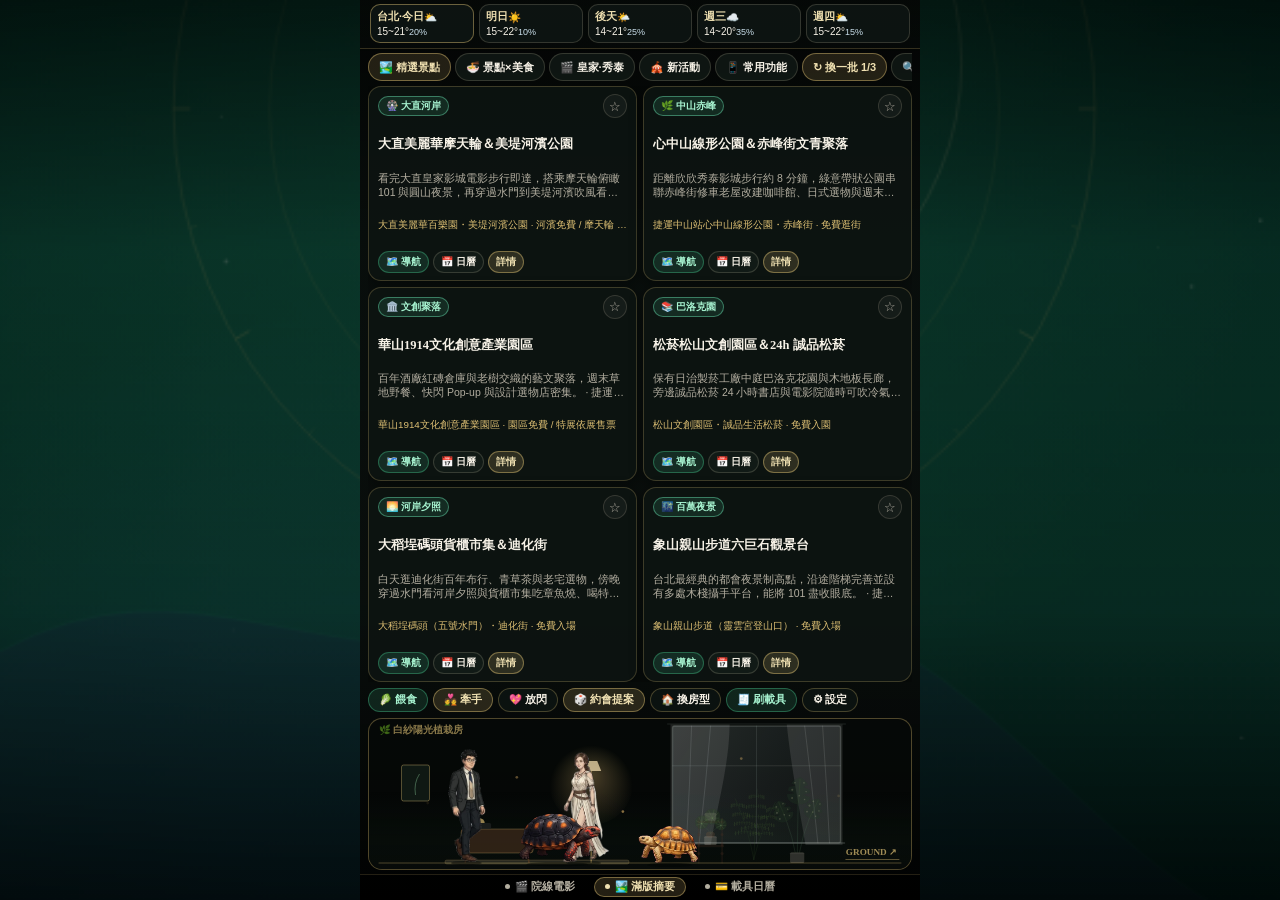
==== commit 3f148bf4: "Deploy LauncherT Apple iOS PWA v1.0.27 (2026-11-20 09:25:12)" ====
--- a/launchert/index.html
+++ b/launchert/index.html
@@ -20,7 +20,7 @@
   <link rel="manifest" href="./manifest.webmanifest" />
   <title>LauncherT · 子夜天文台電影與新活動探索</title>
   <style>html,body{color:#f7f2e7;-webkit-tap-highlight-color:transparent;-webkit-touch-callout:none;overscroll-behavior:none;background-color:#090e0c;width:100%;height:100%;margin:0;padding:0;overflow:hidden}#app{width:100%;height:100dvh;min-height:100%}</style>
-  <script type="module" crossorigin src="./assets/index-CrBpAE1G.js"></script>
+  <script type="module" crossorigin src="./assets/index-Dk9s41yl.js"></script>
   <link rel="stylesheet" crossorigin href="./assets/index-cv37QD5k.css">
 </head>
 <body>
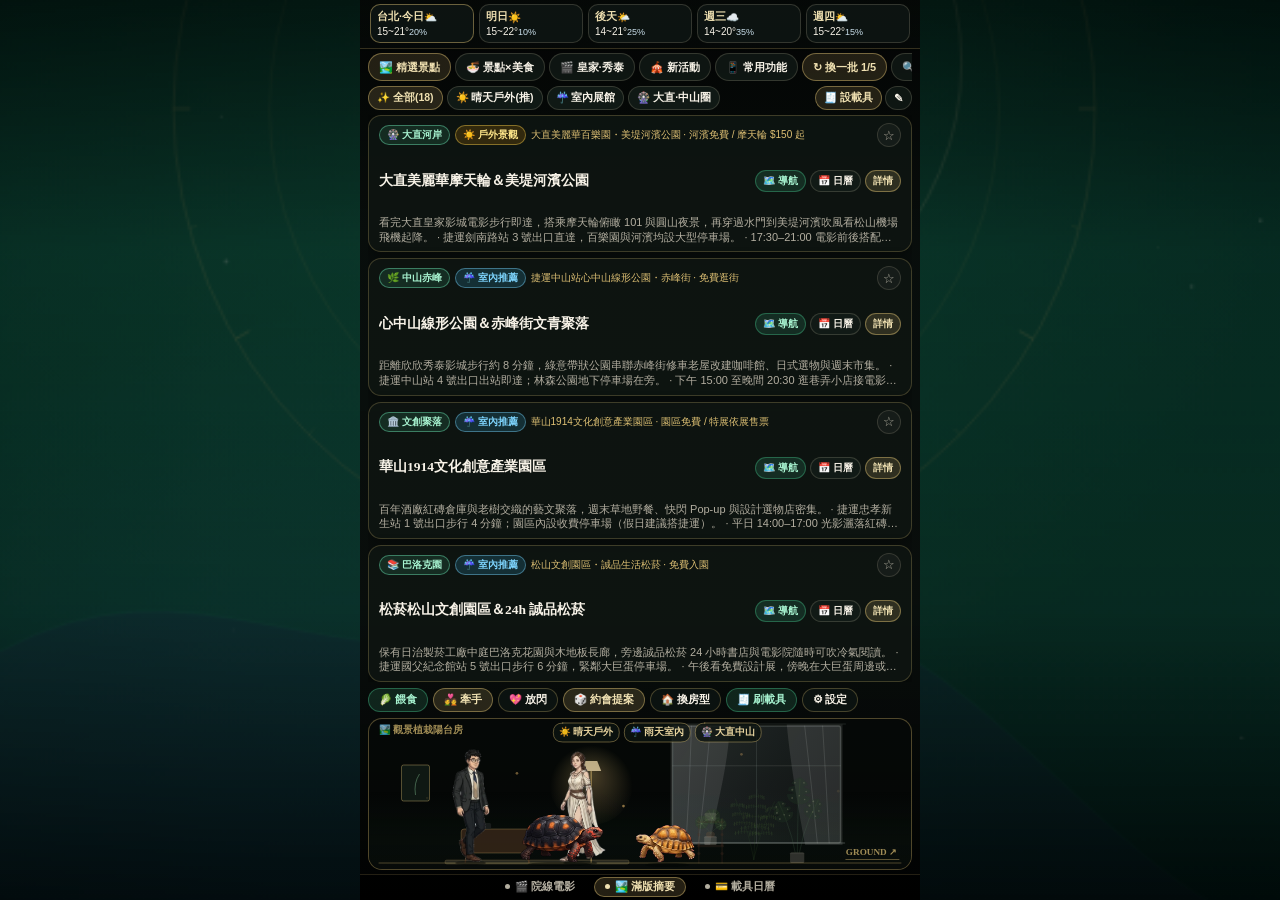
==== commit 375b0eee: "Deploy LauncherT Apple iOS PWA v1.0.27 (2026-11-20 20:25:44)" ====
--- a/launchert/index.html
+++ b/launchert/index.html
@@ -20,8 +20,8 @@
   <link rel="manifest" href="./manifest.webmanifest" />
   <title>LauncherT · 子夜天文台電影與新活動探索</title>
   <style>html,body{color:#f7f2e7;-webkit-tap-highlight-color:transparent;-webkit-touch-callout:none;overscroll-behavior:none;background-color:#090e0c;width:100%;height:100%;margin:0;padding:0;overflow:hidden}#app{width:100%;height:100dvh;min-height:100%}</style>
-  <script type="module" crossorigin src="./assets/index-Dk9s41yl.js"></script>
-  <link rel="stylesheet" crossorigin href="./assets/index-cv37QD5k.css">
+  <script type="module" crossorigin src="./assets/index-D4bpypPl.js"></script>
+  <link rel="stylesheet" crossorigin href="./assets/index-Bj2uNiZP.css">
 </head>
 <body>
   <div id="app"></div>
--- a/launchert/assets/index-Bj2uNiZP.css
+++ b/launchert/assets/index-Bj2uNiZP.css
@@ -0,0 +1 @@
+:root{--oled-black:#000;--surface-dark:#090e0c;--surface-elevated:#14211c;--glass-card-bg:rgba(10, 14, 12, var(--card-alpha,.88));--glass-dock-bg:#0b1210d6;--glass-pill-bg:#101815c7;--scrim-drawer:#070a09f5;--brass:#dec074;--brass-light:#efe0b1;--brass-mid:#c39b4b;--brass-dark:#7e5f24;--brass-hairline:#dec07473;--platinum-stroke:#cbc0a633;--ivory:#f7f2e7;--text-secondary:#b3aea0;--text-muted:#7a766b;--emerald:#2e7d5b;--racing-green:#1c3d31;--amber:#c88a3b;--rose:#b85d43;--slate-blue:#7fa3b8;--hero-clock-size:58px;--safe-top:env(safe-area-inset-top,0px);--safe-bottom:env(safe-area-inset-bottom,0px);--safe-left:env(safe-area-inset-left,0px);--safe-right:env(safe-area-inset-right,0px);--font-sans:-apple-system, BlinkMacSystemFont, "SF Pro Text", "PingFang TC", "Noto Sans TC", sans-serif;--font-display:-apple-system, BlinkMacSystemFont, "SF Pro Display", "PingFang TC", sans-serif;--font-serif:"Songti TC", "Noto Serif TC", "PMingLiU", Georgia, serif;--font-mono:ui-monospace, "SF Mono", Menlo, monospace}*,:before,:after{box-sizing:border-box;-webkit-tap-highlight-color:transparent}html,body{background:var(--surface-dark);width:100%;height:100%;color:var(--ivory);font-family:var(--font-sans);-webkit-font-smoothing:antialiased;-webkit-user-select:none;user-select:none;touch-action:manipulation;margin:0;padding:0;overflow:hidden}button,input,select,textarea{color:inherit;font-family:inherit}button{cursor:pointer;background:0 0;border:none;padding:0}input,textarea,select{-webkit-user-select:text;user-select:text}.hidden{display:none!important}.serif{font-family:var(--font-serif)}.mono{font-family:var(--font-mono)}.launcher-shell{background:var(--surface-dark);width:100%;max-width:560px;height:100dvh;padding-top:var(--safe-top);padding-bottom:var(--safe-bottom);padding-left:var(--safe-left);padding-right:var(--safe-right);flex-direction:column;margin:0 auto;display:flex;position:relative;overflow:hidden}.wallpaper-layer{z-index:0;background-color:var(--surface-dark);pointer-events:none;background-position:50%;background-repeat:no-repeat;background-size:cover;transition:background-image .45s;position:fixed;inset:0}.wallpaper-scrim{z-index:1;pointer-events:none;background:linear-gradient(#000000b8 0%,#090e0c75 28%,#090e0c8f 68%,#000000d6 100%);position:fixed;inset:0}.launcher-foreground{z-index:2;flex-direction:column;flex:1;min-height:0;display:flex;position:relative}.ios-install-banner{border:.8px solid var(--brass-hairline);color:var(--brass-light);background:#14211cf0;border-radius:12px;align-items:center;gap:8px;margin:4px 10px 2px;padding:7px 10px;font-size:11.5px;line-height:1.35;display:flex;box-shadow:0 4px 16px #00000073}.ios-install-banner__text{flex:1;min-width:0}.ios-install-banner__btn{border:.8px solid var(--brass-hairline);color:var(--brass-light);background:#dec07429;border-radius:8px;flex-shrink:0;padding:4px 8px;font-size:11px;font-weight:600}.ios-install-banner__close{width:24px;height:24px;color:var(--text-secondary);border-radius:999px;flex-shrink:0;place-items:center;font-size:13px;display:grid}.hero-console{background:linear-gradient(#060a08c7 0%,#090e0c6b 100%);border-bottom:.8px solid #dec07438;flex-shrink:0;padding:4px 10px 5px}.hero-console.is-compact{--hero-clock-size:46px;padding:4px 12px}.hero-console.is-hidden-card{padding:4px 12px}.hero-topbar{align-items:center;gap:6px;display:flex}.hero-greeting-pill{background:var(--glass-pill-bg);border:.8px solid var(--brass-hairline);color:var(--brass-light);font-family:var(--font-serif);letter-spacing:.12em;text-shadow:0 1px 3px #000000bf;border-radius:999px;padding:3px 9px;font-size:10.5px;font-weight:700}.hero-spacer{flex:1}.hero-tz-pill{background:var(--glass-pill-bg);border:.8px solid var(--platinum-stroke);border-radius:10px;align-items:center;gap:5px;height:29px;padding:0 9px;font-size:11px;display:inline-flex}.hero-tz-pill__city{color:var(--ivory);text-overflow:ellipsis;white-space:nowrap;max-width:84px;overflow:hidden}.hero-tz-pill__time{color:var(--brass-light);font-variant-numeric:tabular-nums;font-weight:700}.hero-icon-btn{background:var(--glass-pill-bg);border:.8px solid var(--platinum-stroke);width:34px;height:32px;color:var(--brass-light);border-radius:10px;justify-content:center;align-items:center;font-size:15px;transition:transform .12s,border-color .15s;display:inline-flex}.hero-icon-btn:active{border-color:var(--brass);transform:scale(.94)}.hero-main-row{justify-content:space-between;align-items:center;gap:10px;margin-top:4px;display:flex}.hero-clock-zone{flex-direction:column;flex:1;min-width:0;display:flex}.hero-clock{font-family:var(--font-display);font-size:var(--hero-clock-size);letter-spacing:-.02em;font-variant-numeric:tabular-nums;color:var(--ivory);text-shadow:0 2px 10px #000000d9;font-weight:300;line-height:.98}.hero-date-line{font-family:var(--font-serif);letter-spacing:.06em;color:var(--brass-light);text-shadow:0 1px 4px #000000d9;margin-top:2px;font-size:12.5px;font-weight:700}.hero-bazi-pill{color:var(--ivory);font-family:var(--font-serif);letter-spacing:.03em;text-align:left;white-space:nowrap;text-overflow:ellipsis;background:#101815ad;border:.8px solid #dec07452;border-radius:8px;max-width:100%;margin-top:3px;padding:3px 8px;font-size:11.5px;overflow:hidden}.hero-bazi-pill:active{border-color:var(--brass)}.hero-weather-zone{background:var(--glass-pill-bg);border:.8px solid var(--platinum-stroke);border-radius:14px;flex-direction:column;flex-shrink:0;align-items:flex-end;min-width:96px;padding:7px 11px;display:flex}.hero-weather-top{align-items:center;gap:5px;display:flex}.hero-weather-icon{font-size:28px;line-height:1}.hero-weather-temp{font-variant-numeric:tabular-nums;color:var(--ivory);font-size:25px;font-weight:700}.hero-weather-badge{color:var(--text-secondary);white-space:nowrap;margin-top:2px;font-size:11px}.hero-forecast-strip{grid-template-columns:repeat(5,minmax(0,1fr));gap:5px;margin-top:0;display:grid}.forecast-slot{background:var(--glass-pill-bg);border:.8px solid #cbc0a633;border-radius:10px;flex-direction:column;gap:2px;padding:5px 6px;display:flex}.forecast-slot.is-today{border-color:var(--brass-hairline)}.forecast-slot__top{color:var(--brass-light);justify-content:space-between;align-items:center;font-size:10.5px;font-weight:700;display:flex}.forecast-slot__bottom{font-variant-numeric:tabular-nums;color:var(--ivory);justify-content:space-between;align-items:center;font-size:10px;display:flex}.forecast-slot__rain{color:#cbe0ec;font-size:9px}.pages-viewport{flex:1;width:100%;min-height:0;position:relative;overflow:hidden}.pages-track{will-change:transform;width:300%;height:100%;transition:transform .28s cubic-bezier(.22,1,.36,1);display:flex}.pages-track.is-dragging{transition:none}.launcher-page{flex-direction:column;flex-shrink:0;width:33.3333%;height:100%;min-height:0;display:flex;overflow:hidden}.page-dots-bar{background:#00000085;border-top:.8px solid #dec07429;flex-shrink:0;justify-content:center;align-items:center;gap:8px;height:26px;padding:2px 12px 4px;display:flex}.page-dot-pill{height:20px;color:var(--text-secondary);border:.8px solid #0000;border-radius:999px;align-items:center;gap:5px;padding:0 10px;font-size:10.5px;font-weight:600;transition:all .18s;display:inline-flex}.page-dot-pill.is-active{color:var(--brass-light);border-color:var(--brass-hairline);background:#dec07429}.page-dot-pill__dot{background:currentColor;border-radius:50%;width:5px;height:5px}.glass-card{background:var(--glass-card-bg);border:.8px solid var(--brass-hairline);border-radius:14px;box-shadow:0 8px 24px #0000007a}.pill-btn{border:.8px solid var(--platinum-stroke);height:28px;color:var(--ivory);white-space:nowrap;background:#111916db;border-radius:999px;justify-content:center;align-items:center;gap:4px;padding:0 10px;font-size:11px;font-weight:600;display:inline-flex}.pill-btn.is-gold{color:var(--brass-light);border-color:var(--brass-hairline);background:#dec07424}.pill-btn.is-emerald{color:#a7f3d0;background:#2e7d5b47;border-color:#2e7d5bb8}.pill-btn.is-amber{color:#fcd34d;background:#c88a3b33;border-color:#c88a3ba6}.pill-btn.is-rose{color:#fecaca;background:#b85d4333;border-color:#b85d43a6}.pill-btn:active{transform:scale(.96)}.pulse-page{gap:6px;padding:6px 12px}.pulse-masthead{background:var(--glass-card-bg);border:.8px solid #dec0744d;border-left:3px solid var(--brass);border-radius:12px;flex-shrink:0;justify-content:space-between;align-items:center;gap:8px;padding:6px 10px;display:flex}.pulse-masthead__text{font-family:var(--font-serif);color:var(--ivory);font-size:13px;font-weight:700;line-height:1.35}.pulse-chips-row{scrollbar-width:none;flex-shrink:0;align-items:center;gap:6px;padding:2px 0;display:flex;overflow-x:auto}.pulse-chips-row::-webkit-scrollbar{display:none}.pulse-chip{border:.8px solid var(--platinum-stroke);height:30px;color:var(--text-secondary);background:#121b17cc;border-radius:999px;flex-shrink:0;padding:0 11px;font-size:11.5px;font-weight:600}.pulse-chip.is-active{border-color:var(--brass);color:var(--brass-light);background:#dec07438}.pulse-list{-webkit-overflow-scrolling:touch;flex-direction:column;flex:1;gap:8px;min-height:0;padding-right:2px;display:flex;overflow-y:auto}.pulse-card{background:var(--glass-card-bg);text-align:left;border:.8px solid #dec07447;border-radius:14px;flex-direction:column;gap:5px;width:100%;padding:10px 12px;display:flex}.pulse-card:active{border-color:var(--brass)}.pulse-card__top{justify-content:space-between;align-items:center;gap:6px;display:flex}.pulse-card__tag{border:.8px solid var(--brass-hairline);color:var(--brass-light);background:#dec07429;border-radius:999px;padding:2px 8px;font-size:10px;font-weight:700}.pulse-card__meta{color:var(--text-secondary);font-size:10.5px}.pulse-card__title{font-family:var(--font-serif);color:var(--ivory);font-size:14px;font-weight:700;line-height:1.3}.pulse-card__subtitle{color:var(--text-secondary);font-size:12px;line-height:1.4}.pulse-card__footer{color:var(--brass);justify-content:space-between;align-items:center;gap:8px;margin-top:2px;font-size:11px;display:flex}.pulse-footer-bar{flex-shrink:0;align-items:center;gap:8px;padding-top:2px;display:flex}.pulse-updated-label{min-width:0;color:var(--text-secondary);white-space:nowrap;text-overflow:ellipsis;flex:1;font-size:11px;overflow:hidden}.home-page{gap:5px;padding:4px 8px}.need-card{background:var(--glass-card-bg);border:.8px solid var(--brass-hairline);border-radius:13px;flex-shrink:0;margin-left:8px;padding:7px 11px}.need-card__head{justify-content:space-between;align-items:center;gap:6px;display:flex}.need-card__kicker{font-family:var(--font-serif);letter-spacing:.08em;color:var(--brass);text-overflow:ellipsis;white-space:nowrap;font-size:10.5px;font-weight:700;overflow:hidden}.need-card__lock-pill{border:.8px solid var(--platinum-stroke);height:24px;color:var(--ivory);white-space:nowrap;background:#121b17e0;border-radius:999px;padding:0 9px;font-size:10.5px;font-weight:700}.need-card__lock-pill.is-locked{border-color:var(--emerald);color:#a7f3d0;background:#2e7d5b57}.need-card__rule{background:#dec07438;height:.8px;margin:4px 0}.need-card__body{align-items:center;gap:8px;display:flex}.need-card__copy{flex:1;min-width:0}.need-card__title{font-family:var(--font-serif);color:var(--ivory);white-space:nowrap;text-overflow:ellipsis;font-size:13px;font-weight:700;overflow:hidden}.need-card__sub{color:var(--text-secondary);white-space:nowrap;text-overflow:ellipsis;margin-top:1px;font-size:11px;overflow:hidden}.home-section-bar{scrollbar-width:none;flex-wrap:nowrap;flex-shrink:0;justify-content:space-between;align-items:center;gap:4px;padding:0;display:flex;overflow-x:auto}.home-section-bar::-webkit-scrollbar{display:none}.home-mode-tabs,.home-bar-actions{flex-shrink:0;align-items:center;gap:4px;display:flex}.home-subfilter-bar{flex-shrink:0;justify-content:space-between;align-items:center;gap:6px;display:flex}.home-subfilter-chips{scrollbar-width:none;flex:1;align-items:center;gap:4px;min-width:0;display:flex;overflow-x:auto}.home-subfilter-chips::-webkit-scrollbar{display:none}.home-subfilter-carrier{flex-shrink:0;align-items:center;gap:3px;display:inline-flex}.home-subfilter-carrier .pill-btn{height:24px;padding:0 8px;font-size:10.5px}.home-digest-stage{flex:1;width:100%;min-height:0;display:flex;overflow:hidden}.home-digest-grid{grid-template-rows:repeat(4,minmax(0,1fr));grid-template-columns:minmax(0,1fr);gap:6px;width:100%;height:100%;display:grid;overflow:hidden}.digest-bento-card{text-align:left;cursor:pointer;background:#0e1512db;border:.8px solid #dec0743d;border-radius:13px;flex-direction:column;justify-content:space-between;gap:3px;min-height:0;padding:7px 10px;display:flex;overflow:hidden;box-shadow:0 4px 14px #00000059}.digest-bento-card:active{border-color:var(--brass)}.digest-bento-card__top{flex-shrink:0;justify-content:space-between;align-items:center;gap:6px;display:flex}.digest-bento-card__top-left{flex:1;align-items:center;gap:5px;min-width:0;display:flex;overflow:hidden}.digest-bento-card__venue-inline{min-width:0;color:var(--brass);white-space:nowrap;text-overflow:ellipsis;flex:1;font-size:10px;overflow:hidden}.digest-bento-card__mid{flex-shrink:0;justify-content:space-between;align-items:center;gap:8px;display:flex}.digest-bento-card__title{min-width:0;font-family:var(--font-serif);color:var(--ivory);white-space:nowrap;text-overflow:ellipsis;flex:1;font-size:13.5px;font-weight:700;line-height:1.25;overflow:hidden}.digest-bento-card__sub{color:var(--text-secondary);-webkit-line-clamp:2;-webkit-box-orient:vertical;font-size:11px;line-height:1.32;display:-webkit-box;overflow:hidden}.digest-bento-card__actions{flex-wrap:nowrap;flex-shrink:0;align-items:center;gap:4px;display:inline-flex}.digest-bento-card__actions .mini-action-btn{height:22px;padding:0 7px;font-size:10px}.discovery-card__badge.is-indoor{color:#7dd3fc;background:#38bdf829;border-color:#7dd3fc6b}.discovery-card__badge.is-outdoor{color:#fde68a;background:#f59e0b29;border-color:#fcd34d6b}.home-feature-grid{grid-template-rows:repeat(4,minmax(0,1fr));grid-template-columns:repeat(3,minmax(0,1fr));gap:6px;width:100%;height:100%;display:grid;overflow:hidden}.feature-bento-btn{text-align:center;background:#0e1512db;border:.8px solid #dec07447;border-radius:13px;flex-direction:column;justify-content:center;align-items:center;gap:3px;min-height:0;padding:7px 6px;display:flex;overflow:hidden}.feature-bento-btn:active{border-color:var(--brass);transform:scale(.97)}.feature-bento-btn__icon{font-size:20px;line-height:1.1}.feature-bento-btn__title{color:var(--ivory);white-space:nowrap;text-overflow:ellipsis;max-width:100%;font-size:11.5px;font-weight:700;overflow:hidden}.feature-bento-btn__sub{color:var(--text-secondary);white-space:nowrap;text-overflow:ellipsis;max-width:100%;font-size:9.5px;overflow:hidden}.discovery-card__badge.is-spot{color:#a7f3d0;background:#2e7d5b3d;border-color:#6ee7b770}.discovery-card__badge.is-food{color:#fde68a;background:#b85d433d;border-color:#fbbf2470}.home-section-bar__title{min-width:0;font-family:var(--font-serif);letter-spacing:.05em;color:var(--ivory);white-space:nowrap;text-overflow:ellipsis;flex:110px;font-size:12px;font-weight:700;overflow:hidden}.home-search-row{flex-shrink:0;align-items:center;gap:6px;padding:0 2px 0 8px;display:flex}.home-search-input{min-width:0;height:30px;color:var(--ivory);background:#0e1512db;border:.8px solid #dec07457;border-radius:999px;outline:none;flex:1;padding:0 10px;font-size:12px}.home-search-input:focus{border-color:var(--brass)}.discovery-cards-scroll{-webkit-overflow-scrolling:touch;flex-direction:column;gap:7px;width:100%;height:100%;padding:2px 2px 6px 4px;display:flex;overflow-y:auto}.discovery-card{text-align:left;cursor:pointer;background:#0e1512c7;border:.8px solid #dec07438;border-radius:14px;flex-direction:column;flex-shrink:0;gap:5px;padding:10px 12px;display:flex}.discovery-card:active{border-color:var(--brass)}.discovery-card__top{justify-content:space-between;align-items:center;gap:6px;display:flex}.discovery-card__badge{color:var(--brass-light);white-space:nowrap;background:#dec07424;border:.8px solid #dec07457;border-radius:999px;padding:2px 7px;font-size:10px;font-weight:700}.discovery-card__badge.is-movie{color:#fde68a;background:#c88a3b2e;border-color:#f5d57a7a}.discovery-card__badge.is-event{color:#a7f3d0;background:#2e7d5b38;border-color:#6ee7b766}.discovery-card__meta{color:var(--text-secondary);white-space:nowrap;text-overflow:ellipsis;font-size:10.5px;overflow:hidden}.discovery-card__fav-top-btn{width:24px;height:24px;color:var(--text-secondary);background:#ffffff0a;border:.8px solid #cbc0a62e;border-radius:999px;place-items:center;font-size:13px;display:inline-grid}.discovery-card__fav-top-btn.is-saved{color:#fde68a;background:#c88a3b40;border-color:#f5d57aa6}.discovery-card__title{font-family:var(--font-serif);color:var(--ivory);font-size:14px;font-weight:700;line-height:1.3}.discovery-card__sub{color:var(--text-secondary);-webkit-line-clamp:1;-webkit-box-orient:vertical;font-size:11px;line-height:1.35;display:-webkit-box;overflow:hidden}.discovery-card__venue{color:var(--brass);white-space:nowrap;text-overflow:ellipsis;font-size:10.5px;overflow:hidden}.discovery-card__actions{flex-wrap:wrap;align-items:center;gap:5px;margin-top:2px;display:flex}.mini-action-btn{border:.8px solid var(--platinum-stroke);height:24px;color:var(--ivory);white-space:nowrap;background:#121c18e6;border-radius:999px;align-items:center;gap:3px;padding:0 8px;font-size:10.5px;font-weight:600;display:inline-flex}.mini-action-btn.is-gold{color:var(--brass-light);border-color:var(--brass-hairline);background:#dec07429}.mini-action-btn.is-emerald{color:#a7f3d0;background:#2e7d5b40;border-color:#2e7d5bb8}.mini-action-btn.is-saved,.discovery-card__fav-btn.is-saved{color:#fde68a;background:#c88a3b57;border-color:#f5d57ac7}.date-combo-banner{background:#0e1814e0;border:.8px solid #dec0746b;border-radius:10px;flex-direction:column;gap:4px;margin-top:6px;padding:7px 9px;display:flex}.date-combo-row{color:var(--ivory);justify-content:space-between;align-items:center;gap:6px;font-size:11px;display:flex}.cinema-quick-strip{scrollbar-width:none;flex-shrink:0;align-items:center;gap:6px;padding:2px 0;display:flex;overflow-x:auto}.cinema-quick-strip::-webkit-scrollbar{display:none}.drawer-discovery-list{-webkit-overflow-scrolling:touch;flex-direction:column;flex:1;gap:8px;min-width:0;min-height:0;padding:6px 2px 10px 4px;display:flex;overflow-y:auto}.home-thumb-zone{flex:1;align-items:stretch;gap:4px;min-height:0;display:flex}.arc-wheel-wrap{flex-shrink:0;width:82px;position:relative}.arc-wheel-canvas{touch-action:none;width:100%;height:100%;display:block}.home-apps-stage{flex:1;min-width:0;min-height:0;position:relative;overflow:hidden}.bubble-grid-canvas{touch-action:pan-y;width:100%;height:100%;display:block}.home-matrix-grid{align-content:end;gap:6px;width:100%;height:100%;padding:4px 2px;display:grid;overflow-y:auto}.app-tile-btn{border-radius:12px;flex-direction:column;justify-content:center;align-items:center;gap:3px;padding:4px 2px;transition:transform .12s;display:flex}.app-tile-btn:active{transform:scale(.92)}.app-tile-orb{background:radial-gradient(circle at 32% 28%,#24342cf0,#090e0cf5);border:.9px solid #dec0748f;border-radius:50%;place-items:center;display:grid;box-shadow:inset 0 1px 2px #ffffff24,0 4px 12px #00000073}.app-tile-label{max-width:100%;color:var(--ivory);text-align:center;white-space:nowrap;text-overflow:ellipsis;text-shadow:0 1px 3px #000000e6;font-size:10.5px;line-height:1.15;overflow:hidden}.companion-action-bar{scrollbar-width:none;flex-shrink:0;align-items:center;gap:5px;margin-left:0;padding:1px 0;display:flex;overflow-x:auto}.companion-action-bar::-webkit-scrollbar{display:none}.companion-action-pill{height:24px;color:var(--ivory);white-space:nowrap;background:#0e1512c7;border:.8px solid #dec07447;border-radius:999px;flex-shrink:0;align-items:center;gap:3px;padding:0 10px;font-size:10.5px;font-weight:600;display:inline-flex}.companion-action-pill.is-gold{color:var(--brass-light);border-color:var(--brass-hairline);background:#dec07429}.companion-action-pill.is-emerald{color:#a7f3d0;background:#2e7d5b3d;border-color:#2e7d5bb8}.companion-action-pill:active{transform:scale(.95)}.walk-strip-wrap{background:#060a08ad;border:.8px solid #dec07457;border-radius:14px;flex-shrink:0;height:152px;margin-left:0;position:relative;overflow:hidden}.walk-strip-canvas{width:100%;height:152px;display:block}.wallet-calendar-page{-webkit-overflow-scrolling:touch;gap:10px;padding:6px 10px 14px;overflow-y:auto}.wallet-card{flex-direction:column;gap:8px;padding:10px;display:flex}.wallet-card__header{justify-content:space-between;align-items:center;gap:8px;display:flex}.wallet-card__title{font-family:var(--font-serif);color:var(--ivory);font-size:13.5px;font-weight:700}.wallet-mode-tabs{border:.8px solid var(--platinum-stroke);background:#0b1210e6;border-radius:999px;gap:4px;padding:2px;display:inline-flex}.wallet-mode-tab{height:24px;color:var(--text-secondary);border-radius:999px;padding:0 10px;font-size:11px;font-weight:700}.wallet-mode-tab.is-active{color:var(--brass-light);background:#dec0743d}.vip-chips-strip{scrollbar-width:none;align-items:center;gap:6px;display:flex;overflow-x:auto}.vip-chips-strip::-webkit-scrollbar{display:none}.vip-chip{border:.8px solid var(--platinum-stroke);height:27px;color:var(--ivory);background:#121b17db;border-radius:999px;flex-shrink:0;align-items:center;gap:4px;padding:0 10px;font-size:11px;display:inline-flex}.vip-chip.is-active{border-color:var(--brass);color:var(--brass-light);background:#dec07433}.barcode-dual-frame{background:#000;border:1px solid #dec0747a;border-radius:14px;flex-direction:column;padding:5px;display:flex}.barcode-white-pad{color:#0f172a;background:#fff;border-radius:10px;flex-direction:column;align-items:center;gap:5px;padding:8px 12px;display:flex}.barcode-pad__head{justify-content:space-between;align-items:center;gap:8px;width:100%;display:flex}.barcode-pad__title{color:#0f172a;font-size:12.5px;font-weight:700}.barcode-pad__badge{color:#334155;background:#e2e8f0;border-radius:6px;padding:2px 6px;font-size:9.5px;font-weight:700}.barcode-svg-box{background:#fff;justify-content:center;align-items:center;width:100%;min-height:62px;display:flex}.barcode-svg-box svg{max-width:100%;height:auto;max-height:82px;display:block}.barcode-svg-box.is-qr svg{width:110px;height:110px;max-height:110px}.barcode-code-text{font-family:var(--font-mono);letter-spacing:.1em;color:#0f172a;font-size:13px;font-weight:700}.barcode-anti-misscan-gap{background:#000;height:14px}.vip-carousel-bar{align-items:center;gap:6px;width:100%;display:flex}.vip-nav-btn{color:#1e293b;background:#e2e8f0;border-radius:6px;place-items:center;width:26px;height:24px;font-size:11px;font-weight:700;display:grid}.vip-indicator{color:#475569;font-size:10.5px;font-weight:700}.wallet-actions-grid{grid-template-columns:repeat(4,minmax(0,1fr));gap:6px;display:grid}.fullscreen-barcode-modal{z-index:1200;padding:calc(var(--safe-top) + 8px) 12px calc(var(--safe-bottom) + 12px);background:#000;flex-direction:column;display:flex;position:fixed;inset:0}.fs-barcode-topbar{justify-content:space-between;align-items:center;gap:8px;height:36px;margin-bottom:6px;display:flex}.fs-brightness-pill{color:#fcd34d;background:#fcd34d29;border:.8px solid #fcd34d73;border-radius:999px;padding:4px 10px;font-size:11.5px;font-weight:700}.fs-close-btn{color:#f8fafc;background:#1e293b;border:.8px solid #f8fafc40;border-radius:999px;height:28px;padding:0 12px;font-size:12px;font-weight:700}.fs-white-pad{color:#0f172a;background:#fff;border-radius:14px;flex-direction:column;align-items:center;gap:8px;padding:14px 16px;display:flex}.fs-white-pad .barcode-svg-box svg{max-height:98px}.fs-white-pad .barcode-svg-box.is-qr svg{width:148px;height:148px;max-height:148px}.fs-white-pad .barcode-code-text{letter-spacing:.14em;font-size:17px}.fs-anti-misscan-gap{color:#475569;letter-spacing:.12em;background:#000;flex:1;justify-content:center;align-items:center;min-height:48px;font-size:10.5px;display:flex}.calendar-card{flex-direction:column;gap:8px;padding:12px;display:flex}.calendar-header{align-items:center;gap:6px;display:flex}.calendar-month-title{text-align:center;font-family:var(--font-serif);color:var(--ivory);flex:1;font-size:15px;font-weight:700}.calendar-nav-btn{background:var(--glass-pill-bg);border:.8px solid var(--platinum-stroke);width:30px;height:30px;color:var(--ivory);border-radius:9px;font-size:12px;font-weight:700}.calendar-weekdays{text-align:center;color:var(--text-secondary);grid-template-columns:repeat(7,minmax(0,1fr));font-size:11px;font-weight:700;display:grid}.calendar-weekdays span:first-child{color:var(--rose)}.calendar-weekdays span:last-child{color:var(--slate-blue)}.calendar-grid{grid-template-columns:repeat(7,minmax(0,1fr));gap:4px;display:grid}.cal-cell{background:#1018158f;border:.8px solid #0000;border-radius:10px;flex-direction:column;justify-content:center;align-items:center;gap:1px;min-height:48px;padding:4px 2px;display:flex;position:relative}.cal-cell.is-other-month{opacity:.35}.cal-cell.is-today{border-color:var(--brass);background:#dec07429}.cal-cell.is-selected{border-color:var(--emerald);background:#2e7d5b52}.cal-cell__day{font-variant-numeric:tabular-nums;color:var(--ivory);font-size:13px;font-weight:700}.cal-cell__sub{color:var(--text-secondary);text-overflow:ellipsis;white-space:nowrap;max-width:100%;font-size:9px;line-height:1.1;overflow:hidden}.cal-cell__sub.is-term{color:var(--brass-light);font-weight:700}.cal-cell__sub.is-holiday{color:#fca5a5;font-weight:700}.cal-cell__memo-dot{background:var(--emerald);border-radius:50%;width:5px;height:5px;position:absolute;top:4px;right:4px}.cal-memo-strip{background:var(--glass-pill-bg);border:.8px solid var(--platinum-stroke);border-radius:11px;justify-content:space-between;align-items:center;gap:8px;padding:8px 10px;display:flex}.cal-memo-strip__info{flex:1;min-width:0}.cal-memo-strip__date{color:var(--brass-light);font-size:12px;font-weight:700}.cal-memo-strip__text{color:var(--text-secondary);word-break:break-word;margin-top:2px;font-size:11.5px}.shichen-card{background:#101a16d9;border:.8px solid #dec07457;border-radius:12px;flex-direction:column;gap:4px;padding:10px 12px;display:flex}.shichen-card__head{font-family:var(--font-serif);color:var(--brass-light);justify-content:space-between;align-items:center;font-size:12.5px;font-weight:700;display:flex}.shichen-card__tip{color:var(--text-secondary);font-size:11.5px;line-height:1.45}.drawer-overlay{z-index:800;background:var(--scrim-drawer);padding-top:calc(var(--safe-top) + 6px);padding-bottom:calc(var(--safe-bottom) + 8px);opacity:0;pointer-events:none;flex-direction:column;transition:transform .28s cubic-bezier(.22,1,.36,1),opacity .2s;display:flex;position:fixed;inset:0;transform:translateY(100%)}.drawer-overlay.is-open{opacity:1;pointer-events:auto;transform:translateY(0)}.drawer-handle{background:#dec0746b;border-radius:999px;width:40px;height:4px;margin:0 auto 6px}.drawer-compact-bar{border-bottom:.8px solid #dec07433;align-items:center;gap:6px;padding:0 14px 6px;display:flex}.drawer-compact-clock{font-variant-numeric:tabular-nums;color:var(--ivory);font-size:16px;font-weight:600}.drawer-compact-bazi{min-width:0;font-family:var(--font-serif);color:var(--brass);white-space:nowrap;text-overflow:ellipsis;flex:1;font-size:11.5px;overflow:hidden}.drawer-compact-pill{background:var(--glass-pill-bg);border:.8px solid var(--platinum-stroke);color:var(--text-secondary);border-radius:999px;padding:3px 8px;font-size:10.5px}.drawer-main{flex:1;align-items:stretch;gap:4px;min-height:0;padding-right:10px;display:flex}.drawer-grid-scroll{-webkit-overflow-scrolling:touch;flex-direction:column;flex:1;justify-content:flex-end;min-width:0;min-height:0;padding:8px 0;display:flex;overflow-y:auto}.drawer-grid{gap:6px;width:100%;display:grid}.drawer-grid.is-preset-8x7{gap:4px}.drawer-edit-bar{scrollbar-width:none;flex-shrink:0;align-items:center;gap:6px;padding:6px 12px;display:flex;overflow-x:auto}.drawer-edit-bar::-webkit-scrollbar{display:none}.drawer-search-bar{flex-shrink:0;align-items:center;gap:8px;padding:0 12px;display:flex}.drawer-search-box{background:var(--glass-pill-bg);border:.8px solid var(--brass-hairline);border-radius:999px;flex:1;align-items:center;gap:8px;height:42px;padding:0 12px;display:flex}.drawer-search-input{min-width:0;color:var(--ivory);background:0 0;border:none;outline:none;flex:1;font-size:13.5px}.drawer-close-btn{background:var(--glass-pill-bg);border:.8px solid var(--brass-hairline);width:42px;height:42px;color:var(--ivory);border-radius:50%;place-items:center;font-size:16px;display:grid}.modal-backdrop{z-index:1000;padding:12px 10px calc(var(--safe-bottom) + 10px);background:#000000c7;justify-content:center;align-items:flex-end;display:flex;position:fixed;inset:0}.modal-sheet{border:.8px solid var(--brass-hairline);background:#0d1411;border-radius:18px;flex-direction:column;width:100%;max-width:520px;max-height:86dvh;display:flex;overflow:hidden;box-shadow:0 20px 50px #000c}.modal-header{border-bottom:.8px solid #dec0743d;flex-shrink:0;justify-content:space-between;align-items:center;gap:8px;padding:12px 14px;display:flex}.modal-title{font-family:var(--font-serif);color:var(--brass-light);font-size:15px;font-weight:700}.modal-close{width:30px;height:30px;color:var(--ivory);background:#ffffff14;border-radius:50%;place-items:center;font-size:14px;display:grid}.modal-body{-webkit-overflow-scrolling:touch;flex-direction:column;flex:1;gap:10px;min-height:0;padding:12px 14px;display:flex;overflow-y:auto}.modal-section{border:.8px solid var(--platinum-stroke);background:#14211c8f;border-radius:12px;flex-direction:column;gap:8px;padding:10px 12px;display:flex}.modal-section__title{color:var(--brass-light);font-size:12.5px;font-weight:700}.field-row{justify-content:space-between;align-items:center;gap:10px;font-size:12.5px;display:flex}.field-input,.field-select,.field-textarea{border:.8px solid var(--platinum-stroke);width:100%;color:var(--ivory);background:#070a09e0;border-radius:10px;outline:none;padding:8px 10px;font-size:13px}.field-input:focus,.field-select:focus,.field-textarea:focus{border-color:var(--brass)}.toggle-switch{border:.8px solid var(--platinum-stroke);background:#7a766b73;border-radius:999px;width:44px;height:24px;transition:background .2s;position:relative}.toggle-switch:after{content:"";background:var(--ivory);border-radius:50%;width:18px;height:18px;transition:transform .2s;position:absolute;top:2px;left:2px}.toggle-switch.is-on{background:var(--emerald);border-color:#6ee7b7}.toggle-switch.is-on:after{transform:translate(20px)}.wallpaper-grid{grid-template-columns:repeat(3,minmax(0,1fr));gap:8px;display:grid}.wallpaper-thumb-card{border:.8px solid var(--platinum-stroke);text-align:left;background:#090e0ce6;border-radius:10px;flex-direction:column;display:flex;overflow:hidden}.wallpaper-thumb-card.is-active{border-color:var(--brass);box-shadow:0 0 0 1px var(--brass)}.wallpaper-thumb-card img{aspect-ratio:9/14;object-fit:cover;width:100%;display:block}.wallpaper-thumb-card__label{color:var(--ivory);white-space:nowrap;text-overflow:ellipsis;padding:4px 5px;font-size:10px;overflow:hidden}.template-grid{grid-template-columns:repeat(2,minmax(0,1fr));gap:8px;display:grid}.template-card{border:.8px solid var(--platinum-stroke);text-align:left;background:#101815db;border-radius:12px;flex-direction:column;gap:3px;padding:9px;display:flex}.template-card:active{border-color:var(--brass)}.app-picker-list{flex-direction:column;gap:6px;display:flex}.app-picker-row{border:.8px solid var(--platinum-stroke);background:#101815b8;border-radius:10px;align-items:center;gap:10px;padding:7px 9px;display:flex}.app-picker-row__meta{flex:1;min-width:0}.app-picker-row__name{color:var(--ivory);font-size:13px;font-weight:600}.app-picker-row__scheme{color:var(--text-secondary);white-space:nowrap;text-overflow:ellipsis;font-size:10.5px;overflow:hidden}.bazi-breakdown-pre{white-space:pre-wrap;font-family:var(--font-serif);color:var(--ivory);margin:0;font-size:12.5px;line-height:1.6}.toast-pill{left:50%;bottom:calc(var(--safe-bottom) + 56px);z-index:2000;border:.8px solid var(--brass);max-width:min(88vw,420px);color:var(--brass-light);text-align:center;opacity:0;pointer-events:none;background:#0d1411f5;border-radius:999px;padding:8px 14px;font-size:12px;font-weight:600;transition:opacity .18s,transform .18s;position:fixed;transform:translate(-50%,14px);box-shadow:0 8px 24px #000000a6}.toast-pill.is-visible{opacity:1;transform:translate(-50%)}
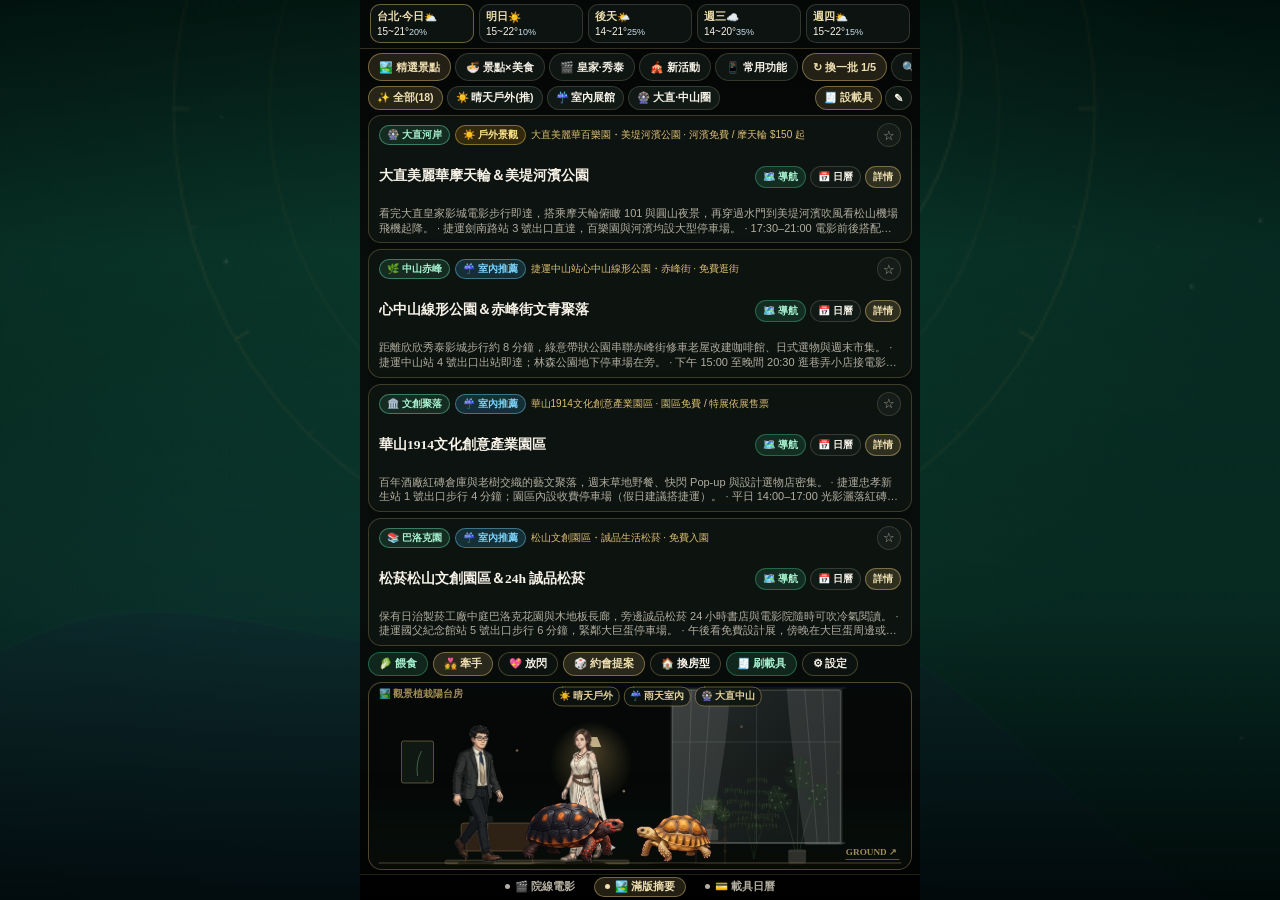
==== commit 211ebb87: "Deploy LauncherT Apple iOS PWA v1.0.27 (2026-11-21 16:51:58)" ====
--- a/launchert/index.html
+++ b/launchert/index.html
@@ -20,8 +20,8 @@
   <link rel="manifest" href="./manifest.webmanifest" />
   <title>LauncherT · 子夜天文台電影與新活動探索</title>
   <style>html,body{color:#f7f2e7;-webkit-tap-highlight-color:transparent;-webkit-touch-callout:none;overscroll-behavior:none;background-color:#090e0c;width:100%;height:100%;margin:0;padding:0;overflow:hidden}#app{width:100%;height:100dvh;min-height:100%}</style>
-  <script type="module" crossorigin src="./assets/index-D4bpypPl.js"></script>
-  <link rel="stylesheet" crossorigin href="./assets/index-Bj2uNiZP.css">
+  <script type="module" crossorigin src="./assets/index-DZWrIQhE.js"></script>
+  <link rel="stylesheet" crossorigin href="./assets/index-DOdwqvZB.css">
 </head>
 <body>
   <div id="app"></div>
--- a/launchert/assets/index-DOdwqvZB.css
+++ b/launchert/assets/index-DOdwqvZB.css
@@ -0,0 +1 @@
+:root{--oled-black:#000;--surface-dark:#090e0c;--surface-elevated:#14211c;--glass-card-bg:rgba(10, 14, 12, var(--card-alpha,.88));--glass-dock-bg:#0b1210d6;--glass-pill-bg:#101815c7;--scrim-drawer:#070a09f5;--brass:#dec074;--brass-light:#efe0b1;--brass-mid:#c39b4b;--brass-dark:#7e5f24;--brass-hairline:#dec07473;--platinum-stroke:#cbc0a633;--ivory:#f7f2e7;--text-secondary:#b3aea0;--text-muted:#7a766b;--emerald:#2e7d5b;--racing-green:#1c3d31;--amber:#c88a3b;--rose:#b85d43;--slate-blue:#7fa3b8;--hero-clock-size:58px;--safe-top:env(safe-area-inset-top,0px);--safe-bottom:env(safe-area-inset-bottom,0px);--safe-left:env(safe-area-inset-left,0px);--safe-right:env(safe-area-inset-right,0px);--font-sans:-apple-system, BlinkMacSystemFont, "SF Pro Text", "PingFang TC", "Noto Sans TC", sans-serif;--font-display:-apple-system, BlinkMacSystemFont, "SF Pro Display", "PingFang TC", sans-serif;--font-serif:"Songti TC", "Noto Serif TC", "PMingLiU", Georgia, serif;--font-mono:ui-monospace, "SF Mono", Menlo, monospace}*,:before,:after{box-sizing:border-box;-webkit-tap-highlight-color:transparent}html,body{background:var(--surface-dark);width:100%;height:100%;color:var(--ivory);font-family:var(--font-sans);-webkit-font-smoothing:antialiased;-webkit-user-select:none;user-select:none;touch-action:manipulation;margin:0;padding:0;overflow:hidden}button,input,select,textarea{color:inherit;font-family:inherit}button{cursor:pointer;background:0 0;border:none;padding:0}input,textarea,select{-webkit-user-select:text;user-select:text}.hidden{display:none!important}.serif{font-family:var(--font-serif)}.mono{font-family:var(--font-mono)}.launcher-shell{background:var(--surface-dark);width:100%;max-width:560px;height:100dvh;padding-top:var(--safe-top);padding-bottom:var(--safe-bottom);padding-left:var(--safe-left);padding-right:var(--safe-right);flex-direction:column;margin:0 auto;display:flex;position:relative;overflow:hidden}.wallpaper-layer{z-index:0;background-color:var(--surface-dark);pointer-events:none;background-position:50%;background-repeat:no-repeat;background-size:cover;transition:background-image .45s;position:fixed;inset:0}.wallpaper-scrim{z-index:1;pointer-events:none;background:linear-gradient(#000000b8 0%,#090e0c75 28%,#090e0c8f 68%,#000000d6 100%);position:fixed;inset:0}.launcher-foreground{z-index:2;flex-direction:column;flex:1;min-height:0;display:flex;position:relative}.ios-install-banner{border:.8px solid var(--brass-hairline);color:var(--brass-light);background:#14211cf0;border-radius:12px;align-items:center;gap:8px;margin:4px 10px 2px;padding:7px 10px;font-size:11.5px;line-height:1.35;display:flex;box-shadow:0 4px 16px #00000073}.ios-install-banner__text{flex:1;min-width:0}.ios-install-banner__btn{border:.8px solid var(--brass-hairline);color:var(--brass-light);background:#dec07429;border-radius:8px;flex-shrink:0;padding:4px 8px;font-size:11px;font-weight:600}.ios-install-banner__close{width:24px;height:24px;color:var(--text-secondary);border-radius:999px;flex-shrink:0;place-items:center;font-size:13px;display:grid}.hero-console{background:linear-gradient(#060a08c7 0%,#090e0c6b 100%);border-bottom:.8px solid #dec07438;flex-shrink:0;padding:4px 10px 5px}.hero-console.is-compact{--hero-clock-size:46px;padding:4px 12px}.hero-console.is-hidden-card{padding:4px 12px}.hero-topbar{align-items:center;gap:6px;display:flex}.hero-greeting-pill{background:var(--glass-pill-bg);border:.8px solid var(--brass-hairline);color:var(--brass-light);font-family:var(--font-serif);letter-spacing:.12em;text-shadow:0 1px 3px #000000bf;border-radius:999px;padding:3px 9px;font-size:10.5px;font-weight:700}.hero-spacer{flex:1}.hero-tz-pill{background:var(--glass-pill-bg);border:.8px solid var(--platinum-stroke);border-radius:10px;align-items:center;gap:5px;height:29px;padding:0 9px;font-size:11px;display:inline-flex}.hero-tz-pill__city{color:var(--ivory);text-overflow:ellipsis;white-space:nowrap;max-width:84px;overflow:hidden}.hero-tz-pill__time{color:var(--brass-light);font-variant-numeric:tabular-nums;font-weight:700}.hero-icon-btn{background:var(--glass-pill-bg);border:.8px solid var(--platinum-stroke);width:34px;height:32px;color:var(--brass-light);border-radius:10px;justify-content:center;align-items:center;font-size:15px;transition:transform .12s,border-color .15s;display:inline-flex}.hero-icon-btn:active{border-color:var(--brass);transform:scale(.94)}.hero-main-row{justify-content:space-between;align-items:center;gap:10px;margin-top:4px;display:flex}.hero-clock-zone{flex-direction:column;flex:1;min-width:0;display:flex}.hero-clock{font-family:var(--font-display);font-size:var(--hero-clock-size);letter-spacing:-.02em;font-variant-numeric:tabular-nums;color:var(--ivory);text-shadow:0 2px 10px #000000d9;font-weight:300;line-height:.98}.hero-date-line{font-family:var(--font-serif);letter-spacing:.06em;color:var(--brass-light);text-shadow:0 1px 4px #000000d9;margin-top:2px;font-size:12.5px;font-weight:700}.hero-bazi-pill{color:var(--ivory);font-family:var(--font-serif);letter-spacing:.03em;text-align:left;white-space:nowrap;text-overflow:ellipsis;background:#101815ad;border:.8px solid #dec07452;border-radius:8px;max-width:100%;margin-top:3px;padding:3px 8px;font-size:11.5px;overflow:hidden}.hero-bazi-pill:active{border-color:var(--brass)}.hero-weather-zone{background:var(--glass-pill-bg);border:.8px solid var(--platinum-stroke);border-radius:14px;flex-direction:column;flex-shrink:0;align-items:flex-end;min-width:96px;padding:7px 11px;display:flex}.hero-weather-top{align-items:center;gap:5px;display:flex}.hero-weather-icon{font-size:28px;line-height:1}.hero-weather-temp{font-variant-numeric:tabular-nums;color:var(--ivory);font-size:25px;font-weight:700}.hero-weather-badge{color:var(--text-secondary);white-space:nowrap;margin-top:2px;font-size:11px}.hero-forecast-strip{grid-template-columns:repeat(5,minmax(0,1fr));gap:5px;margin-top:0;display:grid}.forecast-slot{background:var(--glass-pill-bg);border:.8px solid #cbc0a633;border-radius:10px;flex-direction:column;gap:2px;padding:5px 6px;display:flex}.forecast-slot.is-today{border-color:var(--brass-hairline)}.forecast-slot__top{color:var(--brass-light);justify-content:space-between;align-items:center;font-size:10.5px;font-weight:700;display:flex}.forecast-slot__bottom{font-variant-numeric:tabular-nums;color:var(--ivory);justify-content:space-between;align-items:center;font-size:10px;display:flex}.forecast-slot__rain{color:#cbe0ec;font-size:9px}.pages-viewport{flex:1;width:100%;min-height:0;position:relative;overflow:hidden}.pages-track{will-change:transform;width:300%;height:100%;transition:transform .28s cubic-bezier(.22,1,.36,1);display:flex}.pages-track.is-dragging{transition:none}.launcher-page{flex-direction:column;flex-shrink:0;width:33.3333%;height:100%;min-height:0;display:flex;overflow:hidden}.page-dots-bar{background:#00000085;border-top:.8px solid #dec07429;flex-shrink:0;justify-content:center;align-items:center;gap:8px;height:26px;padding:2px 12px 4px;display:flex}.page-dot-pill{height:20px;color:var(--text-secondary);border:.8px solid #0000;border-radius:999px;align-items:center;gap:5px;padding:0 10px;font-size:10.5px;font-weight:600;transition:all .18s;display:inline-flex}.page-dot-pill.is-active{color:var(--brass-light);border-color:var(--brass-hairline);background:#dec07429}.page-dot-pill__dot{background:currentColor;border-radius:50%;width:5px;height:5px}.glass-card{background:var(--glass-card-bg);border:.8px solid var(--brass-hairline);border-radius:14px;box-shadow:0 8px 24px #0000007a}.pill-btn{border:.8px solid var(--platinum-stroke);height:28px;color:var(--ivory);white-space:nowrap;background:#111916db;border-radius:999px;justify-content:center;align-items:center;gap:4px;padding:0 10px;font-size:11px;font-weight:600;display:inline-flex}.pill-btn.is-gold{color:var(--brass-light);border-color:var(--brass-hairline);background:#dec07424}.pill-btn.is-emerald{color:#a7f3d0;background:#2e7d5b47;border-color:#2e7d5bb8}.pill-btn.is-amber{color:#fcd34d;background:#c88a3b33;border-color:#c88a3ba6}.pill-btn.is-rose{color:#fecaca;background:#b85d4333;border-color:#b85d43a6}.pill-btn:active{transform:scale(.96)}.pulse-page{gap:6px;padding:6px 12px}.pulse-masthead{background:var(--glass-card-bg);border:.8px solid #dec0744d;border-left:3px solid var(--brass);border-radius:12px;flex-shrink:0;justify-content:space-between;align-items:center;gap:8px;padding:6px 10px;display:flex}.pulse-masthead__text{font-family:var(--font-serif);color:var(--ivory);font-size:13px;font-weight:700;line-height:1.35}.pulse-chips-row{scrollbar-width:none;flex-shrink:0;align-items:center;gap:6px;padding:2px 0;display:flex;overflow-x:auto}.pulse-chips-row::-webkit-scrollbar{display:none}.pulse-chip{border:.8px solid var(--platinum-stroke);height:30px;color:var(--text-secondary);background:#121b17cc;border-radius:999px;flex-shrink:0;padding:0 11px;font-size:11.5px;font-weight:600}.pulse-chip.is-active{border-color:var(--brass);color:var(--brass-light);background:#dec07438}.pulse-list{-webkit-overflow-scrolling:touch;flex-direction:column;flex:1;gap:8px;min-height:0;padding-right:2px;display:flex;overflow-y:auto}.pulse-card{background:var(--glass-card-bg);text-align:left;border:.8px solid #dec07447;border-radius:14px;flex-direction:column;gap:5px;width:100%;padding:10px 12px;display:flex}.pulse-card:active{border-color:var(--brass)}.pulse-card__top{justify-content:space-between;align-items:center;gap:6px;display:flex}.pulse-card__tag{border:.8px solid var(--brass-hairline);color:var(--brass-light);background:#dec07429;border-radius:999px;padding:2px 8px;font-size:10px;font-weight:700}.pulse-card__meta{color:var(--text-secondary);font-size:10.5px}.pulse-card__title{font-family:var(--font-serif);color:var(--ivory);font-size:14px;font-weight:700;line-height:1.3}.pulse-card__subtitle{color:var(--text-secondary);font-size:12px;line-height:1.4}.pulse-card__footer{color:var(--brass);justify-content:space-between;align-items:center;gap:8px;margin-top:2px;font-size:11px;display:flex}.pulse-footer-bar{flex-shrink:0;align-items:center;gap:8px;padding-top:2px;display:flex}.pulse-updated-label{min-width:0;color:var(--text-secondary);white-space:nowrap;text-overflow:ellipsis;flex:1;font-size:11px;overflow:hidden}.home-page{gap:5px;padding:4px 8px}.need-card{background:var(--glass-card-bg);border:.8px solid var(--brass-hairline);border-radius:13px;flex-shrink:0;margin-left:8px;padding:7px 11px}.need-card__head{justify-content:space-between;align-items:center;gap:6px;display:flex}.need-card__kicker{font-family:var(--font-serif);letter-spacing:.08em;color:var(--brass);text-overflow:ellipsis;white-space:nowrap;font-size:10.5px;font-weight:700;overflow:hidden}.need-card__lock-pill{border:.8px solid var(--platinum-stroke);height:24px;color:var(--ivory);white-space:nowrap;background:#121b17e0;border-radius:999px;padding:0 9px;font-size:10.5px;font-weight:700}.need-card__lock-pill.is-locked{border-color:var(--emerald);color:#a7f3d0;background:#2e7d5b57}.need-card__rule{background:#dec07438;height:.8px;margin:4px 0}.need-card__body{align-items:center;gap:8px;display:flex}.need-card__copy{flex:1;min-width:0}.need-card__title{font-family:var(--font-serif);color:var(--ivory);white-space:nowrap;text-overflow:ellipsis;font-size:13px;font-weight:700;overflow:hidden}.need-card__sub{color:var(--text-secondary);white-space:nowrap;text-overflow:ellipsis;margin-top:1px;font-size:11px;overflow:hidden}.home-section-bar{scrollbar-width:none;flex-wrap:nowrap;flex-shrink:0;justify-content:space-between;align-items:center;gap:4px;padding:0;display:flex;overflow-x:auto}.home-section-bar::-webkit-scrollbar{display:none}.home-mode-tabs,.home-bar-actions{flex-shrink:0;align-items:center;gap:4px;display:flex}.home-subfilter-bar{flex-shrink:0;justify-content:space-between;align-items:center;gap:6px;display:flex}.home-subfilter-chips{scrollbar-width:none;flex:1;align-items:center;gap:4px;min-width:0;display:flex;overflow-x:auto}.home-subfilter-chips::-webkit-scrollbar{display:none}.home-subfilter-carrier{flex-shrink:0;align-items:center;gap:3px;display:inline-flex}.home-subfilter-carrier .pill-btn{height:24px;padding:0 8px;font-size:10.5px}.home-digest-stage{flex:1;width:100%;min-height:0;display:flex;overflow:hidden}.home-digest-grid{grid-template-rows:repeat(4,minmax(0,1fr));grid-template-columns:minmax(0,1fr);gap:6px;width:100%;height:100%;display:grid;overflow:hidden}.digest-bento-card{text-align:left;cursor:pointer;background:#0e1512db;border:.8px solid #dec0743d;border-radius:13px;flex-direction:column;justify-content:space-between;gap:3px;min-height:0;padding:7px 10px;display:flex;overflow:hidden;box-shadow:0 4px 14px #00000059}.digest-bento-card:active{border-color:var(--brass)}.digest-bento-card__top{flex-shrink:0;justify-content:space-between;align-items:center;gap:6px;display:flex}.digest-bento-card__top-left{flex:1;align-items:center;gap:5px;min-width:0;display:flex;overflow:hidden}.digest-bento-card__venue-inline{min-width:0;color:var(--brass);white-space:nowrap;text-overflow:ellipsis;flex:1;font-size:10px;overflow:hidden}.digest-bento-card__mid{flex-shrink:0;justify-content:space-between;align-items:center;gap:8px;display:flex}.digest-bento-card__title{min-width:0;font-family:var(--font-serif);color:var(--ivory);white-space:nowrap;text-overflow:ellipsis;flex:1;font-size:13.5px;font-weight:700;line-height:1.25;overflow:hidden}.digest-bento-card__sub{color:var(--text-secondary);-webkit-line-clamp:2;-webkit-box-orient:vertical;font-size:11px;line-height:1.32;display:-webkit-box;overflow:hidden}.digest-bento-card__actions{flex-wrap:nowrap;flex-shrink:0;align-items:center;gap:4px;display:inline-flex}.digest-bento-card__actions .mini-action-btn{height:22px;padding:0 7px;font-size:10px}.discovery-card__badge.is-indoor{color:#7dd3fc;background:#38bdf829;border-color:#7dd3fc6b}.discovery-card__badge.is-outdoor{color:#fde68a;background:#f59e0b29;border-color:#fcd34d6b}.home-feature-grid{grid-template-rows:repeat(4,minmax(0,1fr));grid-template-columns:repeat(3,minmax(0,1fr));gap:6px;width:100%;height:100%;display:grid;overflow:hidden}.feature-bento-btn{text-align:center;background:#0e1512db;border:.8px solid #dec07447;border-radius:13px;flex-direction:column;justify-content:center;align-items:center;gap:3px;min-height:0;padding:7px 6px;display:flex;overflow:hidden}.feature-bento-btn:active{border-color:var(--brass);transform:scale(.97)}.feature-bento-btn__icon{font-size:20px;line-height:1.1}.feature-bento-btn__title{color:var(--ivory);white-space:nowrap;text-overflow:ellipsis;max-width:100%;font-size:11.5px;font-weight:700;overflow:hidden}.feature-bento-btn__sub{color:var(--text-secondary);white-space:nowrap;text-overflow:ellipsis;max-width:100%;font-size:9.5px;overflow:hidden}.discovery-card__badge.is-spot{color:#a7f3d0;background:#2e7d5b3d;border-color:#6ee7b770}.discovery-card__badge.is-food{color:#fde68a;background:#b85d433d;border-color:#fbbf2470}.home-section-bar__title{min-width:0;font-family:var(--font-serif);letter-spacing:.05em;color:var(--ivory);white-space:nowrap;text-overflow:ellipsis;flex:110px;font-size:12px;font-weight:700;overflow:hidden}.home-search-row{flex-shrink:0;align-items:center;gap:6px;padding:0 2px 0 8px;display:flex}.home-search-input{min-width:0;height:30px;color:var(--ivory);background:#0e1512db;border:.8px solid #dec07457;border-radius:999px;outline:none;flex:1;padding:0 10px;font-size:12px}.home-search-input:focus{border-color:var(--brass)}.discovery-cards-scroll{-webkit-overflow-scrolling:touch;flex-direction:column;gap:7px;width:100%;height:100%;padding:2px 2px 6px 4px;display:flex;overflow-y:auto}.discovery-card{text-align:left;cursor:pointer;background:#0e1512c7;border:.8px solid #dec07438;border-radius:14px;flex-direction:column;flex-shrink:0;gap:5px;padding:10px 12px;display:flex}.discovery-card:active{border-color:var(--brass)}.discovery-card__top{justify-content:space-between;align-items:center;gap:6px;display:flex}.discovery-card__badge{color:var(--brass-light);white-space:nowrap;background:#dec07424;border:.8px solid #dec07457;border-radius:999px;padding:2px 7px;font-size:10px;font-weight:700}.discovery-card__badge.is-movie{color:#fde68a;background:#c88a3b2e;border-color:#f5d57a7a}.discovery-card__badge.is-event{color:#a7f3d0;background:#2e7d5b38;border-color:#6ee7b766}.discovery-card__meta{color:var(--text-secondary);white-space:nowrap;text-overflow:ellipsis;font-size:10.5px;overflow:hidden}.discovery-card__fav-top-btn{width:24px;height:24px;color:var(--text-secondary);background:#ffffff0a;border:.8px solid #cbc0a62e;border-radius:999px;place-items:center;font-size:13px;display:inline-grid}.discovery-card__fav-top-btn.is-saved{color:#fde68a;background:#c88a3b40;border-color:#f5d57aa6}.discovery-card__title{font-family:var(--font-serif);color:var(--ivory);font-size:14px;font-weight:700;line-height:1.3}.discovery-card__sub{color:var(--text-secondary);-webkit-line-clamp:1;-webkit-box-orient:vertical;font-size:11px;line-height:1.35;display:-webkit-box;overflow:hidden}.discovery-card__venue{color:var(--brass);white-space:nowrap;text-overflow:ellipsis;font-size:10.5px;overflow:hidden}.discovery-card__actions{flex-wrap:wrap;align-items:center;gap:5px;margin-top:2px;display:flex}.mini-action-btn{border:.8px solid var(--platinum-stroke);height:24px;color:var(--ivory);white-space:nowrap;background:#121c18e6;border-radius:999px;align-items:center;gap:3px;padding:0 8px;font-size:10.5px;font-weight:600;display:inline-flex}.mini-action-btn.is-gold{color:var(--brass-light);border-color:var(--brass-hairline);background:#dec07429}.mini-action-btn.is-emerald{color:#a7f3d0;background:#2e7d5b40;border-color:#2e7d5bb8}.mini-action-btn.is-saved,.discovery-card__fav-btn.is-saved{color:#fde68a;background:#c88a3b57;border-color:#f5d57ac7}.date-combo-banner{background:#0e1814e0;border:.8px solid #dec0746b;border-radius:10px;flex-direction:column;gap:4px;margin-top:6px;padding:7px 9px;display:flex}.date-combo-row{color:var(--ivory);justify-content:space-between;align-items:center;gap:6px;font-size:11px;display:flex}.cinema-quick-strip{scrollbar-width:none;flex-shrink:0;align-items:center;gap:6px;padding:2px 0;display:flex;overflow-x:auto}.cinema-quick-strip::-webkit-scrollbar{display:none}.drawer-discovery-list{-webkit-overflow-scrolling:touch;flex-direction:column;flex:1;gap:8px;min-width:0;min-height:0;padding:6px 2px 10px 4px;display:flex;overflow-y:auto}.home-thumb-zone{flex:1;align-items:stretch;gap:4px;min-height:0;display:flex}.arc-wheel-wrap{flex-shrink:0;width:82px;position:relative}.arc-wheel-canvas{touch-action:none;width:100%;height:100%;display:block}.home-apps-stage{flex:1;min-width:0;min-height:0;position:relative;overflow:hidden}.bubble-grid-canvas{touch-action:pan-y;width:100%;height:100%;display:block}.home-matrix-grid{align-content:end;gap:6px;width:100%;height:100%;padding:4px 2px;display:grid;overflow-y:auto}.app-tile-btn{border-radius:12px;flex-direction:column;justify-content:center;align-items:center;gap:3px;padding:4px 2px;transition:transform .12s;display:flex}.app-tile-btn:active{transform:scale(.92)}.app-tile-orb{background:radial-gradient(circle at 32% 28%,#24342cf0,#090e0cf5);border:.9px solid #dec0748f;border-radius:50%;place-items:center;display:grid;box-shadow:inset 0 1px 2px #ffffff24,0 4px 12px #00000073}.app-tile-label{max-width:100%;color:var(--ivory);text-align:center;white-space:nowrap;text-overflow:ellipsis;text-shadow:0 1px 3px #000000e6;font-size:10.5px;line-height:1.15;overflow:hidden}.companion-action-bar{scrollbar-width:none;flex-shrink:0;align-items:center;gap:5px;margin-left:0;padding:1px 0;display:flex;overflow-x:auto}.companion-action-bar::-webkit-scrollbar{display:none}.companion-action-pill{height:24px;color:var(--ivory);white-space:nowrap;background:#0e1512c7;border:.8px solid #dec07447;border-radius:999px;flex-shrink:0;align-items:center;gap:3px;padding:0 10px;font-size:10.5px;font-weight:600;display:inline-flex}.companion-action-pill.is-gold{color:var(--brass-light);border-color:var(--brass-hairline);background:#dec07429}.companion-action-pill.is-emerald{color:#a7f3d0;background:#2e7d5b3d;border-color:#2e7d5bb8}.companion-action-pill:active{transform:scale(.95)}.walk-strip-wrap{background:#060a08ad;border:.8px solid #dec07457;border-radius:14px;flex-shrink:0;height:188px;margin-left:0;position:relative;overflow:hidden}.walk-strip-canvas{width:100%;height:188px;display:block}.wallet-calendar-page{-webkit-overflow-scrolling:touch;gap:10px;padding:6px 10px 14px;overflow-y:auto}.wallet-card{flex-direction:column;gap:8px;padding:10px;display:flex}.wallet-card__header{justify-content:space-between;align-items:center;gap:8px;display:flex}.wallet-card__title{font-family:var(--font-serif);color:var(--ivory);font-size:13.5px;font-weight:700}.wallet-mode-tabs{border:.8px solid var(--platinum-stroke);background:#0b1210e6;border-radius:999px;gap:4px;padding:2px;display:inline-flex}.wallet-mode-tab{height:24px;color:var(--text-secondary);border-radius:999px;padding:0 10px;font-size:11px;font-weight:700}.wallet-mode-tab.is-active{color:var(--brass-light);background:#dec0743d}.vip-chips-strip{scrollbar-width:none;align-items:center;gap:6px;display:flex;overflow-x:auto}.vip-chips-strip::-webkit-scrollbar{display:none}.vip-chip{border:.8px solid var(--platinum-stroke);height:27px;color:var(--ivory);background:#121b17db;border-radius:999px;flex-shrink:0;align-items:center;gap:4px;padding:0 10px;font-size:11px;display:inline-flex}.vip-chip.is-active{border-color:var(--brass);color:var(--brass-light);background:#dec07433}.barcode-dual-frame{background:#000;border:1px solid #dec0747a;border-radius:14px;flex-direction:column;padding:5px;display:flex}.barcode-white-pad{color:#0f172a;background:#fff;border-radius:10px;flex-direction:column;align-items:center;gap:5px;padding:8px 12px;display:flex}.barcode-pad__head{justify-content:space-between;align-items:center;gap:8px;width:100%;display:flex}.barcode-pad__title{color:#0f172a;font-size:12.5px;font-weight:700}.barcode-pad__badge{color:#334155;background:#e2e8f0;border-radius:6px;padding:2px 6px;font-size:9.5px;font-weight:700}.barcode-svg-box{background:#fff;justify-content:center;align-items:center;width:100%;min-height:62px;display:flex}.barcode-svg-box svg{max-width:100%;height:auto;max-height:82px;display:block}.barcode-svg-box.is-qr svg{width:110px;height:110px;max-height:110px}.barcode-code-text{font-family:var(--font-mono);letter-spacing:.1em;color:#0f172a;font-size:13px;font-weight:700}.barcode-anti-misscan-gap{background:#000;height:14px}.vip-carousel-bar{align-items:center;gap:6px;width:100%;display:flex}.vip-nav-btn{color:#1e293b;background:#e2e8f0;border-radius:6px;place-items:center;width:26px;height:24px;font-size:11px;font-weight:700;display:grid}.vip-indicator{color:#475569;font-size:10.5px;font-weight:700}.wallet-actions-grid{grid-template-columns:repeat(4,minmax(0,1fr));gap:6px;display:grid}.fullscreen-barcode-modal{z-index:1200;padding:calc(var(--safe-top) + 8px) 12px calc(var(--safe-bottom) + 12px);background:#000;flex-direction:column;display:flex;position:fixed;inset:0}.fs-barcode-topbar{justify-content:space-between;align-items:center;gap:8px;height:36px;margin-bottom:6px;display:flex}.fs-brightness-pill{color:#fcd34d;background:#fcd34d29;border:.8px solid #fcd34d73;border-radius:999px;padding:4px 10px;font-size:11.5px;font-weight:700}.fs-close-btn{color:#f8fafc;background:#1e293b;border:.8px solid #f8fafc40;border-radius:999px;height:28px;padding:0 12px;font-size:12px;font-weight:700}.fs-white-pad{color:#0f172a;background:#fff;border-radius:14px;flex-direction:column;align-items:center;gap:8px;padding:14px 16px;display:flex}.fs-white-pad .barcode-svg-box svg{max-height:98px}.fs-white-pad .barcode-svg-box.is-qr svg{width:148px;height:148px;max-height:148px}.fs-white-pad .barcode-code-text{letter-spacing:.14em;font-size:17px}.fs-anti-misscan-gap{color:#475569;letter-spacing:.12em;background:#000;flex:1;justify-content:center;align-items:center;min-height:48px;font-size:10.5px;display:flex}.calendar-card{flex-direction:column;gap:8px;padding:12px;display:flex}.calendar-header{align-items:center;gap:6px;display:flex}.calendar-month-title{text-align:center;font-family:var(--font-serif);color:var(--ivory);flex:1;font-size:15px;font-weight:700}.calendar-nav-btn{background:var(--glass-pill-bg);border:.8px solid var(--platinum-stroke);width:30px;height:30px;color:var(--ivory);border-radius:9px;font-size:12px;font-weight:700}.calendar-weekdays{text-align:center;color:var(--text-secondary);grid-template-columns:repeat(7,minmax(0,1fr));font-size:11px;font-weight:700;display:grid}.calendar-weekdays span:first-child{color:var(--rose)}.calendar-weekdays span:last-child{color:var(--slate-blue)}.calendar-grid{grid-template-columns:repeat(7,minmax(0,1fr));gap:4px;display:grid}.cal-cell{background:#1018158f;border:.8px solid #0000;border-radius:10px;flex-direction:column;justify-content:center;align-items:center;gap:1px;min-height:48px;padding:4px 2px;display:flex;position:relative}.cal-cell.is-other-month{opacity:.35}.cal-cell.is-today{border-color:var(--brass);background:#dec07429}.cal-cell.is-selected{border-color:var(--emerald);background:#2e7d5b52}.cal-cell__day{font-variant-numeric:tabular-nums;color:var(--ivory);font-size:13px;font-weight:700}.cal-cell__sub{color:var(--text-secondary);text-overflow:ellipsis;white-space:nowrap;max-width:100%;font-size:9px;line-height:1.1;overflow:hidden}.cal-cell__sub.is-term{color:var(--brass-light);font-weight:700}.cal-cell__sub.is-holiday{color:#fca5a5;font-weight:700}.cal-cell__memo-dot{background:var(--emerald);border-radius:50%;width:5px;height:5px;position:absolute;top:4px;right:4px}.cal-memo-strip{background:var(--glass-pill-bg);border:.8px solid var(--platinum-stroke);border-radius:11px;justify-content:space-between;align-items:center;gap:8px;padding:8px 10px;display:flex}.cal-memo-strip__info{flex:1;min-width:0}.cal-memo-strip__date{color:var(--brass-light);font-size:12px;font-weight:700}.cal-memo-strip__text{color:var(--text-secondary);word-break:break-word;margin-top:2px;font-size:11.5px}.shichen-card{background:#101a16d9;border:.8px solid #dec07457;border-radius:12px;flex-direction:column;gap:4px;padding:10px 12px;display:flex}.shichen-card__head{font-family:var(--font-serif);color:var(--brass-light);justify-content:space-between;align-items:center;font-size:12.5px;font-weight:700;display:flex}.shichen-card__tip{color:var(--text-secondary);font-size:11.5px;line-height:1.45}.drawer-overlay{z-index:800;background:var(--scrim-drawer);padding-top:calc(var(--safe-top) + 6px);padding-bottom:calc(var(--safe-bottom) + 8px);opacity:0;pointer-events:none;flex-direction:column;transition:transform .28s cubic-bezier(.22,1,.36,1),opacity .2s;display:flex;position:fixed;inset:0;transform:translateY(100%)}.drawer-overlay.is-open{opacity:1;pointer-events:auto;transform:translateY(0)}.drawer-handle{background:#dec0746b;border-radius:999px;width:40px;height:4px;margin:0 auto 6px}.drawer-compact-bar{border-bottom:.8px solid #dec07433;align-items:center;gap:6px;padding:0 14px 6px;display:flex}.drawer-compact-clock{font-variant-numeric:tabular-nums;color:var(--ivory);font-size:16px;font-weight:600}.drawer-compact-bazi{min-width:0;font-family:var(--font-serif);color:var(--brass);white-space:nowrap;text-overflow:ellipsis;flex:1;font-size:11.5px;overflow:hidden}.drawer-compact-pill{background:var(--glass-pill-bg);border:.8px solid var(--platinum-stroke);color:var(--text-secondary);border-radius:999px;padding:3px 8px;font-size:10.5px}.drawer-main{flex:1;align-items:stretch;gap:4px;min-height:0;padding-right:10px;display:flex}.drawer-grid-scroll{-webkit-overflow-scrolling:touch;flex-direction:column;flex:1;justify-content:flex-end;min-width:0;min-height:0;padding:8px 0;display:flex;overflow-y:auto}.drawer-grid{gap:6px;width:100%;display:grid}.drawer-grid.is-preset-8x7{gap:4px}.drawer-edit-bar{scrollbar-width:none;flex-shrink:0;align-items:center;gap:6px;padding:6px 12px;display:flex;overflow-x:auto}.drawer-edit-bar::-webkit-scrollbar{display:none}.drawer-search-bar{flex-shrink:0;align-items:center;gap:8px;padding:0 12px;display:flex}.drawer-search-box{background:var(--glass-pill-bg);border:.8px solid var(--brass-hairline);border-radius:999px;flex:1;align-items:center;gap:8px;height:42px;padding:0 12px;display:flex}.drawer-search-input{min-width:0;color:var(--ivory);background:0 0;border:none;outline:none;flex:1;font-size:13.5px}.drawer-close-btn{background:var(--glass-pill-bg);border:.8px solid var(--brass-hairline);width:42px;height:42px;color:var(--ivory);border-radius:50%;place-items:center;font-size:16px;display:grid}.modal-backdrop{z-index:1000;padding:12px 10px calc(var(--safe-bottom) + 10px);background:#000000c7;justify-content:center;align-items:flex-end;display:flex;position:fixed;inset:0}.modal-sheet{border:.8px solid var(--brass-hairline);background:#0d1411;border-radius:18px;flex-direction:column;width:100%;max-width:520px;max-height:86dvh;display:flex;overflow:hidden;box-shadow:0 20px 50px #000c}.modal-header{border-bottom:.8px solid #dec0743d;flex-shrink:0;justify-content:space-between;align-items:center;gap:8px;padding:12px 14px;display:flex}.modal-title{font-family:var(--font-serif);color:var(--brass-light);font-size:15px;font-weight:700}.modal-close{width:30px;height:30px;color:var(--ivory);background:#ffffff14;border-radius:50%;place-items:center;font-size:14px;display:grid}.modal-body{-webkit-overflow-scrolling:touch;flex-direction:column;flex:1;gap:10px;min-height:0;padding:12px 14px;display:flex;overflow-y:auto}.modal-section{border:.8px solid var(--platinum-stroke);background:#14211c8f;border-radius:12px;flex-direction:column;gap:8px;padding:10px 12px;display:flex}.modal-section__title{color:var(--brass-light);font-size:12.5px;font-weight:700}.field-row{justify-content:space-between;align-items:center;gap:10px;font-size:12.5px;display:flex}.field-input,.field-select,.field-textarea{border:.8px solid var(--platinum-stroke);width:100%;color:var(--ivory);background:#070a09e0;border-radius:10px;outline:none;padding:8px 10px;font-size:13px}.field-input:focus,.field-select:focus,.field-textarea:focus{border-color:var(--brass)}.toggle-switch{border:.8px solid var(--platinum-stroke);background:#7a766b73;border-radius:999px;width:44px;height:24px;transition:background .2s;position:relative}.toggle-switch:after{content:"";background:var(--ivory);border-radius:50%;width:18px;height:18px;transition:transform .2s;position:absolute;top:2px;left:2px}.toggle-switch.is-on{background:var(--emerald);border-color:#6ee7b7}.toggle-switch.is-on:after{transform:translate(20px)}.wallpaper-grid{grid-template-columns:repeat(3,minmax(0,1fr));gap:8px;display:grid}.wallpaper-thumb-card{border:.8px solid var(--platinum-stroke);text-align:left;background:#090e0ce6;border-radius:10px;flex-direction:column;display:flex;overflow:hidden}.wallpaper-thumb-card.is-active{border-color:var(--brass);box-shadow:0 0 0 1px var(--brass)}.wallpaper-thumb-card img{aspect-ratio:9/14;object-fit:cover;width:100%;display:block}.wallpaper-thumb-card__label{color:var(--ivory);white-space:nowrap;text-overflow:ellipsis;padding:4px 5px;font-size:10px;overflow:hidden}.template-grid{grid-template-columns:repeat(2,minmax(0,1fr));gap:8px;display:grid}.template-card{border:.8px solid var(--platinum-stroke);text-align:left;background:#101815db;border-radius:12px;flex-direction:column;gap:3px;padding:9px;display:flex}.template-card:active{border-color:var(--brass)}.app-picker-list{flex-direction:column;gap:6px;display:flex}.app-picker-row{border:.8px solid var(--platinum-stroke);background:#101815b8;border-radius:10px;align-items:center;gap:10px;padding:7px 9px;display:flex}.app-picker-row__meta{flex:1;min-width:0}.app-picker-row__name{color:var(--ivory);font-size:13px;font-weight:600}.app-picker-row__scheme{color:var(--text-secondary);white-space:nowrap;text-overflow:ellipsis;font-size:10.5px;overflow:hidden}.bazi-breakdown-pre{white-space:pre-wrap;font-family:var(--font-serif);color:var(--ivory);margin:0;font-size:12.5px;line-height:1.6}.trailer-embed-wrap{aspect-ratio:16/9;border:1px solid var(--brass-hairline);background:#050807;border-radius:12px;width:100%;position:relative;overflow:hidden}.trailer-embed-iframe{border:0;width:100%;height:100%;display:block}.toast-pill{left:50%;bottom:calc(var(--safe-bottom) + 56px);z-index:2000;border:.8px solid var(--brass);max-width:min(88vw,420px);color:var(--brass-light);text-align:center;opacity:0;pointer-events:none;background:#0d1411f5;border-radius:999px;padding:8px 14px;font-size:12px;font-weight:600;transition:opacity .18s,transform .18s;position:fixed;transform:translate(-50%,14px);box-shadow:0 8px 24px #000000a6}.toast-pill.is-visible{opacity:1;transform:translate(-50%)}
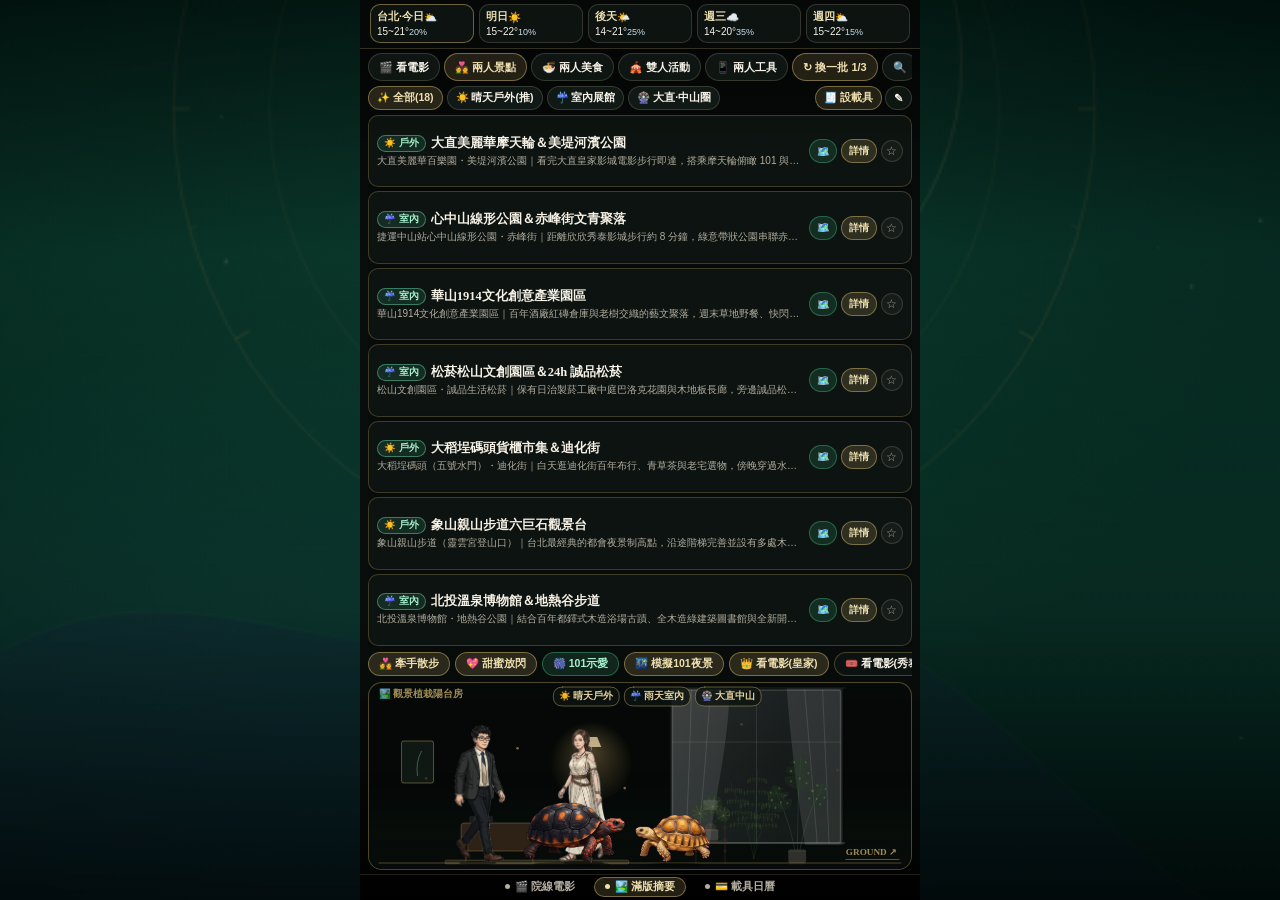
==== commit 7b3d4db6: "Deploy LauncherT Apple iOS PWA v1.0.27 (2026-11-21 17:25:46)" ====
--- a/launchert/index.html
+++ b/launchert/index.html
@@ -20,8 +20,8 @@
   <link rel="manifest" href="./manifest.webmanifest" />
   <title>LauncherT · 子夜天文台電影與新活動探索</title>
   <style>html,body{color:#f7f2e7;-webkit-tap-highlight-color:transparent;-webkit-touch-callout:none;overscroll-behavior:none;background-color:#090e0c;width:100%;height:100%;margin:0;padding:0;overflow:hidden}#app{width:100%;height:100dvh;min-height:100%}</style>
-  <script type="module" crossorigin src="./assets/index-DZWrIQhE.js"></script>
-  <link rel="stylesheet" crossorigin href="./assets/index-DOdwqvZB.css">
+  <script type="module" crossorigin src="./assets/index-Dg7cinCX.js"></script>
+  <link rel="stylesheet" crossorigin href="./assets/index-vnnLM4PL.css">
 </head>
 <body>
   <div id="app"></div>
--- a/launchert/assets/index-vnnLM4PL.css
+++ b/launchert/assets/index-vnnLM4PL.css
@@ -0,0 +1 @@
+:root{--oled-black:#000;--surface-dark:#090e0c;--surface-elevated:#14211c;--glass-card-bg:rgba(10, 14, 12, var(--card-alpha,.88));--glass-dock-bg:#0b1210d6;--glass-pill-bg:#101815c7;--scrim-drawer:#070a09f5;--brass:#dec074;--brass-light:#efe0b1;--brass-mid:#c39b4b;--brass-dark:#7e5f24;--brass-hairline:#dec07473;--platinum-stroke:#cbc0a633;--ivory:#f7f2e7;--text-secondary:#b3aea0;--text-muted:#7a766b;--emerald:#2e7d5b;--racing-green:#1c3d31;--amber:#c88a3b;--rose:#b85d43;--slate-blue:#7fa3b8;--hero-clock-size:58px;--safe-top:env(safe-area-inset-top,0px);--safe-bottom:env(safe-area-inset-bottom,0px);--safe-left:env(safe-area-inset-left,0px);--safe-right:env(safe-area-inset-right,0px);--font-sans:-apple-system, BlinkMacSystemFont, "SF Pro Text", "PingFang TC", "Noto Sans TC", sans-serif;--font-display:-apple-system, BlinkMacSystemFont, "SF Pro Display", "PingFang TC", sans-serif;--font-serif:"Songti TC", "Noto Serif TC", "PMingLiU", Georgia, serif;--font-mono:ui-monospace, "SF Mono", Menlo, monospace}*,:before,:after{box-sizing:border-box;-webkit-tap-highlight-color:transparent}html,body{background:var(--surface-dark);width:100%;height:100%;color:var(--ivory);font-family:var(--font-sans);-webkit-font-smoothing:antialiased;-webkit-user-select:none;user-select:none;touch-action:manipulation;margin:0;padding:0;overflow:hidden}button,input,select,textarea{color:inherit;font-family:inherit}button{cursor:pointer;background:0 0;border:none;padding:0}input,textarea,select{-webkit-user-select:text;user-select:text}.hidden{display:none!important}.serif{font-family:var(--font-serif)}.mono{font-family:var(--font-mono)}.launcher-shell{background:var(--surface-dark);width:100%;max-width:560px;height:100dvh;padding-top:var(--safe-top);padding-bottom:var(--safe-bottom);padding-left:var(--safe-left);padding-right:var(--safe-right);flex-direction:column;margin:0 auto;display:flex;position:relative;overflow:hidden}.wallpaper-layer{z-index:0;background-color:var(--surface-dark);pointer-events:none;background-position:50%;background-repeat:no-repeat;background-size:cover;transition:background-image .45s;position:fixed;inset:0}.wallpaper-scrim{z-index:1;pointer-events:none;background:linear-gradient(#000000b8 0%,#090e0c75 28%,#090e0c8f 68%,#000000d6 100%);position:fixed;inset:0}.launcher-foreground{z-index:2;flex-direction:column;flex:1;min-height:0;display:flex;position:relative}.ios-install-banner{border:.8px solid var(--brass-hairline);color:var(--brass-light);background:#14211cf0;border-radius:12px;align-items:center;gap:8px;margin:4px 10px 2px;padding:7px 10px;font-size:11.5px;line-height:1.35;display:flex;box-shadow:0 4px 16px #00000073}.ios-install-banner__text{flex:1;min-width:0}.ios-install-banner__btn{border:.8px solid var(--brass-hairline);color:var(--brass-light);background:#dec07429;border-radius:8px;flex-shrink:0;padding:4px 8px;font-size:11px;font-weight:600}.ios-install-banner__close{width:24px;height:24px;color:var(--text-secondary);border-radius:999px;flex-shrink:0;place-items:center;font-size:13px;display:grid}.hero-console{background:linear-gradient(#060a08c7 0%,#090e0c6b 100%);border-bottom:.8px solid #dec07438;flex-shrink:0;padding:4px 10px 5px}.hero-console.is-compact{--hero-clock-size:46px;padding:4px 12px}.hero-console.is-hidden-card{padding:4px 12px}.hero-topbar{align-items:center;gap:6px;display:flex}.hero-greeting-pill{background:var(--glass-pill-bg);border:.8px solid var(--brass-hairline);color:var(--brass-light);font-family:var(--font-serif);letter-spacing:.12em;text-shadow:0 1px 3px #000000bf;border-radius:999px;padding:3px 9px;font-size:10.5px;font-weight:700}.hero-spacer{flex:1}.hero-tz-pill{background:var(--glass-pill-bg);border:.8px solid var(--platinum-stroke);border-radius:10px;align-items:center;gap:5px;height:29px;padding:0 9px;font-size:11px;display:inline-flex}.hero-tz-pill__city{color:var(--ivory);text-overflow:ellipsis;white-space:nowrap;max-width:84px;overflow:hidden}.hero-tz-pill__time{color:var(--brass-light);font-variant-numeric:tabular-nums;font-weight:700}.hero-icon-btn{background:var(--glass-pill-bg);border:.8px solid var(--platinum-stroke);width:34px;height:32px;color:var(--brass-light);border-radius:10px;justify-content:center;align-items:center;font-size:15px;transition:transform .12s,border-color .15s;display:inline-flex}.hero-icon-btn:active{border-color:var(--brass);transform:scale(.94)}.hero-main-row{justify-content:space-between;align-items:center;gap:10px;margin-top:4px;display:flex}.hero-clock-zone{flex-direction:column;flex:1;min-width:0;display:flex}.hero-clock{font-family:var(--font-display);font-size:var(--hero-clock-size);letter-spacing:-.02em;font-variant-numeric:tabular-nums;color:var(--ivory);text-shadow:0 2px 10px #000000d9;font-weight:300;line-height:.98}.hero-date-line{font-family:var(--font-serif);letter-spacing:.06em;color:var(--brass-light);text-shadow:0 1px 4px #000000d9;margin-top:2px;font-size:12.5px;font-weight:700}.hero-bazi-pill{color:var(--ivory);font-family:var(--font-serif);letter-spacing:.03em;text-align:left;white-space:nowrap;text-overflow:ellipsis;background:#101815ad;border:.8px solid #dec07452;border-radius:8px;max-width:100%;margin-top:3px;padding:3px 8px;font-size:11.5px;overflow:hidden}.hero-bazi-pill:active{border-color:var(--brass)}.hero-weather-zone{background:var(--glass-pill-bg);border:.8px solid var(--platinum-stroke);border-radius:14px;flex-direction:column;flex-shrink:0;align-items:flex-end;min-width:96px;padding:7px 11px;display:flex}.hero-weather-top{align-items:center;gap:5px;display:flex}.hero-weather-icon{font-size:28px;line-height:1}.hero-weather-temp{font-variant-numeric:tabular-nums;color:var(--ivory);font-size:25px;font-weight:700}.hero-weather-badge{color:var(--text-secondary);white-space:nowrap;margin-top:2px;font-size:11px}.hero-forecast-strip{grid-template-columns:repeat(5,minmax(0,1fr));gap:5px;margin-top:0;display:grid}.forecast-slot{background:var(--glass-pill-bg);border:.8px solid #cbc0a633;border-radius:10px;flex-direction:column;gap:2px;padding:5px 6px;display:flex}.forecast-slot.is-today{border-color:var(--brass-hairline)}.forecast-slot__top{color:var(--brass-light);justify-content:space-between;align-items:center;font-size:10.5px;font-weight:700;display:flex}.forecast-slot__bottom{font-variant-numeric:tabular-nums;color:var(--ivory);justify-content:space-between;align-items:center;font-size:10px;display:flex}.forecast-slot__rain{color:#cbe0ec;font-size:9px}.pages-viewport{flex:1;width:100%;min-height:0;position:relative;overflow:hidden}.pages-track{will-change:transform;width:300%;height:100%;transition:transform .28s cubic-bezier(.22,1,.36,1);display:flex}.pages-track.is-dragging{transition:none}.launcher-page{flex-direction:column;flex-shrink:0;width:33.3333%;height:100%;min-height:0;display:flex;overflow:hidden}.page-dots-bar{background:#00000085;border-top:.8px solid #dec07429;flex-shrink:0;justify-content:center;align-items:center;gap:8px;height:26px;padding:2px 12px 4px;display:flex}.page-dot-pill{height:20px;color:var(--text-secondary);border:.8px solid #0000;border-radius:999px;align-items:center;gap:5px;padding:0 10px;font-size:10.5px;font-weight:600;transition:all .18s;display:inline-flex}.page-dot-pill.is-active{color:var(--brass-light);border-color:var(--brass-hairline);background:#dec07429}.page-dot-pill__dot{background:currentColor;border-radius:50%;width:5px;height:5px}.glass-card{background:var(--glass-card-bg);border:.8px solid var(--brass-hairline);border-radius:14px;box-shadow:0 8px 24px #0000007a}.pill-btn{border:.8px solid var(--platinum-stroke);height:28px;color:var(--ivory);white-space:nowrap;background:#111916db;border-radius:999px;justify-content:center;align-items:center;gap:4px;padding:0 10px;font-size:11px;font-weight:600;display:inline-flex}.pill-btn.is-gold{color:var(--brass-light);border-color:var(--brass-hairline);background:#dec07424}.pill-btn.is-emerald{color:#a7f3d0;background:#2e7d5b47;border-color:#2e7d5bb8}.pill-btn.is-amber{color:#fcd34d;background:#c88a3b33;border-color:#c88a3ba6}.pill-btn.is-rose{color:#fecaca;background:#b85d4333;border-color:#b85d43a6}.pill-btn:active{transform:scale(.96)}.pulse-page{gap:6px;padding:6px 12px}.pulse-masthead{background:var(--glass-card-bg);border:.8px solid #dec0744d;border-left:3px solid var(--brass);border-radius:12px;flex-shrink:0;justify-content:space-between;align-items:center;gap:8px;padding:6px 10px;display:flex}.pulse-masthead__text{font-family:var(--font-serif);color:var(--ivory);font-size:13px;font-weight:700;line-height:1.35}.pulse-chips-row{scrollbar-width:none;flex-shrink:0;align-items:center;gap:6px;padding:2px 0;display:flex;overflow-x:auto}.pulse-chips-row::-webkit-scrollbar{display:none}.pulse-chip{border:.8px solid var(--platinum-stroke);height:30px;color:var(--text-secondary);background:#121b17cc;border-radius:999px;flex-shrink:0;padding:0 11px;font-size:11.5px;font-weight:600}.pulse-chip.is-active{border-color:var(--brass);color:var(--brass-light);background:#dec07438}.pulse-list{-webkit-overflow-scrolling:touch;flex-direction:column;flex:1;gap:8px;min-height:0;padding-right:2px;display:flex;overflow-y:auto}.pulse-card{background:var(--glass-card-bg);text-align:left;border:.8px solid #dec07447;border-radius:14px;flex-direction:column;gap:5px;width:100%;padding:10px 12px;display:flex}.pulse-card:active{border-color:var(--brass)}.pulse-card__top{justify-content:space-between;align-items:center;gap:6px;display:flex}.pulse-card__tag{border:.8px solid var(--brass-hairline);color:var(--brass-light);background:#dec07429;border-radius:999px;padding:2px 8px;font-size:10px;font-weight:700}.pulse-card__meta{color:var(--text-secondary);font-size:10.5px}.pulse-card__title{font-family:var(--font-serif);color:var(--ivory);font-size:14px;font-weight:700;line-height:1.3}.pulse-card__subtitle{color:var(--text-secondary);font-size:12px;line-height:1.4}.pulse-card__footer{color:var(--brass);justify-content:space-between;align-items:center;gap:8px;margin-top:2px;font-size:11px;display:flex}.pulse-footer-bar{flex-shrink:0;align-items:center;gap:8px;padding-top:2px;display:flex}.pulse-updated-label{min-width:0;color:var(--text-secondary);white-space:nowrap;text-overflow:ellipsis;flex:1;font-size:11px;overflow:hidden}.home-page{gap:5px;padding:4px 8px}.need-card{background:var(--glass-card-bg);border:.8px solid var(--brass-hairline);border-radius:13px;flex-shrink:0;margin-left:8px;padding:7px 11px}.need-card__head{justify-content:space-between;align-items:center;gap:6px;display:flex}.need-card__kicker{font-family:var(--font-serif);letter-spacing:.08em;color:var(--brass);text-overflow:ellipsis;white-space:nowrap;font-size:10.5px;font-weight:700;overflow:hidden}.need-card__lock-pill{border:.8px solid var(--platinum-stroke);height:24px;color:var(--ivory);white-space:nowrap;background:#121b17e0;border-radius:999px;padding:0 9px;font-size:10.5px;font-weight:700}.need-card__lock-pill.is-locked{border-color:var(--emerald);color:#a7f3d0;background:#2e7d5b57}.need-card__rule{background:#dec07438;height:.8px;margin:4px 0}.need-card__body{align-items:center;gap:8px;display:flex}.need-card__copy{flex:1;min-width:0}.need-card__title{font-family:var(--font-serif);color:var(--ivory);white-space:nowrap;text-overflow:ellipsis;font-size:13px;font-weight:700;overflow:hidden}.need-card__sub{color:var(--text-secondary);white-space:nowrap;text-overflow:ellipsis;margin-top:1px;font-size:11px;overflow:hidden}.home-section-bar{scrollbar-width:none;flex-wrap:nowrap;flex-shrink:0;justify-content:space-between;align-items:center;gap:4px;padding:0;display:flex;overflow-x:auto}.home-section-bar::-webkit-scrollbar{display:none}.home-mode-tabs,.home-bar-actions{flex-shrink:0;align-items:center;gap:4px;display:flex}.home-subfilter-bar{flex-shrink:0;justify-content:space-between;align-items:center;gap:6px;display:flex}.home-subfilter-chips{scrollbar-width:none;flex:1;align-items:center;gap:4px;min-width:0;display:flex;overflow-x:auto}.home-subfilter-chips::-webkit-scrollbar{display:none}.home-subfilter-carrier{flex-shrink:0;align-items:center;gap:3px;display:inline-flex}.home-subfilter-carrier .pill-btn{height:24px;padding:0 8px;font-size:10.5px}.home-digest-stage{flex:1;width:100%;min-height:0;display:flex;overflow:hidden}.home-digest-grid{grid-template-rows:repeat(7,minmax(0,1fr));grid-template-columns:minmax(0,1fr);gap:4px;width:100%;height:100%;display:grid;overflow:hidden}.digest-list-bar{text-align:left;cursor:pointer;background:#0e1512e0;border:.8px solid #dec0743d;border-radius:10px;justify-content:space-between;align-items:center;gap:8px;min-height:0;padding:4px 8px;display:flex;overflow:hidden;box-shadow:0 3px 10px #00000052}.digest-list-bar:active{border-color:var(--brass);background:#18241eeb}.digest-list-bar__left{flex-direction:column;flex:1;justify-content:center;gap:2px;min-width:0;display:flex}.digest-list-bar__title-row{align-items:center;gap:5px;min-width:0;display:flex}.digest-list-bar__title-row .discovery-card__badge{flex-shrink:0;padding:1px 6px;font-size:9.5px}.digest-list-bar__title{min-width:0;font-family:var(--font-serif);color:var(--ivory);white-space:nowrap;text-overflow:ellipsis;flex:1;font-size:12.5px;font-weight:700;overflow:hidden}.digest-list-bar__sub{color:var(--text-secondary);white-space:nowrap;text-overflow:ellipsis;font-size:10px;overflow:hidden}.digest-list-bar__right{flex-shrink:0;align-items:center;gap:4px;display:inline-flex}.digest-list-bar__right .mini-action-btn{height:24px;padding:0 7px;font-size:10px}.digest-list-bar__right .discovery-card__fav-top-btn{width:22px;height:22px;font-size:12px}.digest-bento-card{text-align:left;cursor:pointer;background:#0e1512db;border:.8px solid #dec0743d;border-radius:13px;flex-direction:column;justify-content:space-between;gap:3px;min-height:0;padding:7px 10px;display:flex;overflow:hidden;box-shadow:0 4px 14px #00000059}.digest-bento-card:active{border-color:var(--brass)}.digest-bento-card__top{flex-shrink:0;justify-content:space-between;align-items:center;gap:6px;display:flex}.digest-bento-card__top-left{flex:1;align-items:center;gap:5px;min-width:0;display:flex;overflow:hidden}.digest-bento-card__venue-inline{min-width:0;color:var(--brass);white-space:nowrap;text-overflow:ellipsis;flex:1;font-size:10px;overflow:hidden}.digest-bento-card__mid{flex-shrink:0;justify-content:space-between;align-items:center;gap:8px;display:flex}.digest-bento-card__title{min-width:0;font-family:var(--font-serif);color:var(--ivory);white-space:nowrap;text-overflow:ellipsis;flex:1;font-size:13.5px;font-weight:700;line-height:1.25;overflow:hidden}.digest-bento-card__sub{color:var(--text-secondary);-webkit-line-clamp:2;-webkit-box-orient:vertical;font-size:11px;line-height:1.32;display:-webkit-box;overflow:hidden}.digest-bento-card__actions{flex-wrap:nowrap;flex-shrink:0;align-items:center;gap:4px;display:inline-flex}.digest-bento-card__actions .mini-action-btn{height:22px;padding:0 7px;font-size:10px}.discovery-card__badge.is-indoor{color:#7dd3fc;background:#38bdf829;border-color:#7dd3fc6b}.discovery-card__badge.is-outdoor{color:#fde68a;background:#f59e0b29;border-color:#fcd34d6b}.home-feature-grid{grid-template-rows:repeat(4,minmax(0,1fr));grid-template-columns:repeat(3,minmax(0,1fr));gap:6px;width:100%;height:100%;display:grid;overflow:hidden}.feature-bento-btn{text-align:center;background:#0e1512db;border:.8px solid #dec07447;border-radius:13px;flex-direction:column;justify-content:center;align-items:center;gap:3px;min-height:0;padding:7px 6px;display:flex;overflow:hidden}.feature-bento-btn:active{border-color:var(--brass);transform:scale(.97)}.feature-bento-btn__icon{font-size:20px;line-height:1.1}.feature-bento-btn__title{color:var(--ivory);white-space:nowrap;text-overflow:ellipsis;max-width:100%;font-size:11.5px;font-weight:700;overflow:hidden}.feature-bento-btn__sub{color:var(--text-secondary);white-space:nowrap;text-overflow:ellipsis;max-width:100%;font-size:9.5px;overflow:hidden}.discovery-card__badge.is-spot{color:#a7f3d0;background:#2e7d5b3d;border-color:#6ee7b770}.discovery-card__badge.is-food{color:#fde68a;background:#b85d433d;border-color:#fbbf2470}.home-section-bar__title{min-width:0;font-family:var(--font-serif);letter-spacing:.05em;color:var(--ivory);white-space:nowrap;text-overflow:ellipsis;flex:110px;font-size:12px;font-weight:700;overflow:hidden}.home-search-row{flex-shrink:0;align-items:center;gap:6px;padding:0 2px 0 8px;display:flex}.home-search-input{min-width:0;height:30px;color:var(--ivory);background:#0e1512db;border:.8px solid #dec07457;border-radius:999px;outline:none;flex:1;padding:0 10px;font-size:12px}.home-search-input:focus{border-color:var(--brass)}.discovery-cards-scroll{-webkit-overflow-scrolling:touch;flex-direction:column;gap:7px;width:100%;height:100%;padding:2px 2px 6px 4px;display:flex;overflow-y:auto}.discovery-card{text-align:left;cursor:pointer;background:#0e1512c7;border:.8px solid #dec07438;border-radius:14px;flex-direction:column;flex-shrink:0;gap:5px;padding:10px 12px;display:flex}.discovery-card:active{border-color:var(--brass)}.discovery-card__top{justify-content:space-between;align-items:center;gap:6px;display:flex}.discovery-card__badge{color:var(--brass-light);white-space:nowrap;background:#dec07424;border:.8px solid #dec07457;border-radius:999px;padding:2px 7px;font-size:10px;font-weight:700}.discovery-card__badge.is-movie{color:#fde68a;background:#c88a3b2e;border-color:#f5d57a7a}.discovery-card__badge.is-event{color:#a7f3d0;background:#2e7d5b38;border-color:#6ee7b766}.discovery-card__meta{color:var(--text-secondary);white-space:nowrap;text-overflow:ellipsis;font-size:10.5px;overflow:hidden}.discovery-card__fav-top-btn{width:24px;height:24px;color:var(--text-secondary);background:#ffffff0a;border:.8px solid #cbc0a62e;border-radius:999px;place-items:center;font-size:13px;display:inline-grid}.discovery-card__fav-top-btn.is-saved{color:#fde68a;background:#c88a3b40;border-color:#f5d57aa6}.discovery-card__title{font-family:var(--font-serif);color:var(--ivory);font-size:14px;font-weight:700;line-height:1.3}.discovery-card__sub{color:var(--text-secondary);-webkit-line-clamp:1;-webkit-box-orient:vertical;font-size:11px;line-height:1.35;display:-webkit-box;overflow:hidden}.discovery-card__venue{color:var(--brass);white-space:nowrap;text-overflow:ellipsis;font-size:10.5px;overflow:hidden}.discovery-card__actions{flex-wrap:wrap;align-items:center;gap:5px;margin-top:2px;display:flex}.mini-action-btn{border:.8px solid var(--platinum-stroke);height:24px;color:var(--ivory);white-space:nowrap;background:#121c18e6;border-radius:999px;align-items:center;gap:3px;padding:0 8px;font-size:10.5px;font-weight:600;display:inline-flex}.mini-action-btn.is-gold{color:var(--brass-light);border-color:var(--brass-hairline);background:#dec07429}.mini-action-btn.is-emerald{color:#a7f3d0;background:#2e7d5b40;border-color:#2e7d5bb8}.mini-action-btn.is-saved,.discovery-card__fav-btn.is-saved{color:#fde68a;background:#c88a3b57;border-color:#f5d57ac7}.date-combo-banner{background:#0e1814e0;border:.8px solid #dec0746b;border-radius:10px;flex-direction:column;gap:4px;margin-top:6px;padding:7px 9px;display:flex}.date-combo-row{color:var(--ivory);justify-content:space-between;align-items:center;gap:6px;font-size:11px;display:flex}.cinema-quick-strip{scrollbar-width:none;flex-shrink:0;align-items:center;gap:6px;padding:2px 0;display:flex;overflow-x:auto}.cinema-quick-strip::-webkit-scrollbar{display:none}.drawer-discovery-list{-webkit-overflow-scrolling:touch;flex-direction:column;flex:1;gap:8px;min-width:0;min-height:0;padding:6px 2px 10px 4px;display:flex;overflow-y:auto}.home-thumb-zone{flex:1;align-items:stretch;gap:4px;min-height:0;display:flex}.arc-wheel-wrap{flex-shrink:0;width:82px;position:relative}.arc-wheel-canvas{touch-action:none;width:100%;height:100%;display:block}.home-apps-stage{flex:1;min-width:0;min-height:0;position:relative;overflow:hidden}.bubble-grid-canvas{touch-action:pan-y;width:100%;height:100%;display:block}.home-matrix-grid{align-content:end;gap:6px;width:100%;height:100%;padding:4px 2px;display:grid;overflow-y:auto}.app-tile-btn{border-radius:12px;flex-direction:column;justify-content:center;align-items:center;gap:3px;padding:4px 2px;transition:transform .12s;display:flex}.app-tile-btn:active{transform:scale(.92)}.app-tile-orb{background:radial-gradient(circle at 32% 28%,#24342cf0,#090e0cf5);border:.9px solid #dec0748f;border-radius:50%;place-items:center;display:grid;box-shadow:inset 0 1px 2px #ffffff24,0 4px 12px #00000073}.app-tile-label{max-width:100%;color:var(--ivory);text-align:center;white-space:nowrap;text-overflow:ellipsis;text-shadow:0 1px 3px #000000e6;font-size:10.5px;line-height:1.15;overflow:hidden}.companion-action-bar{scrollbar-width:none;flex-shrink:0;align-items:center;gap:5px;margin-left:0;padding:1px 0;display:flex;overflow-x:auto}.companion-action-bar::-webkit-scrollbar{display:none}.companion-action-pill{height:24px;color:var(--ivory);white-space:nowrap;background:#0e1512c7;border:.8px solid #dec07447;border-radius:999px;flex-shrink:0;align-items:center;gap:3px;padding:0 10px;font-size:10.5px;font-weight:600;display:inline-flex}.companion-action-pill.is-gold{color:var(--brass-light);border-color:var(--brass-hairline);background:#dec07429}.companion-action-pill.is-emerald{color:#a7f3d0;background:#2e7d5b3d;border-color:#2e7d5bb8}.companion-action-pill:active{transform:scale(.95)}.walk-strip-wrap{background:#060a08ad;border:.8px solid #dec07457;border-radius:14px;flex-shrink:0;height:188px;margin-left:0;position:relative;overflow:hidden}.walk-strip-canvas{width:100%;height:188px;display:block}.wallet-calendar-page{-webkit-overflow-scrolling:touch;gap:10px;padding:6px 10px 14px;overflow-y:auto}.wallet-card{flex-direction:column;gap:8px;padding:10px;display:flex}.wallet-card__header{justify-content:space-between;align-items:center;gap:8px;display:flex}.wallet-card__title{font-family:var(--font-serif);color:var(--ivory);font-size:13.5px;font-weight:700}.wallet-mode-tabs{border:.8px solid var(--platinum-stroke);background:#0b1210e6;border-radius:999px;gap:4px;padding:2px;display:inline-flex}.wallet-mode-tab{height:24px;color:var(--text-secondary);border-radius:999px;padding:0 10px;font-size:11px;font-weight:700}.wallet-mode-tab.is-active{color:var(--brass-light);background:#dec0743d}.vip-chips-strip{scrollbar-width:none;align-items:center;gap:6px;display:flex;overflow-x:auto}.vip-chips-strip::-webkit-scrollbar{display:none}.vip-chip{border:.8px solid var(--platinum-stroke);height:27px;color:var(--ivory);background:#121b17db;border-radius:999px;flex-shrink:0;align-items:center;gap:4px;padding:0 10px;font-size:11px;display:inline-flex}.vip-chip.is-active{border-color:var(--brass);color:var(--brass-light);background:#dec07433}.barcode-dual-frame{background:#000;border:1px solid #dec0747a;border-radius:14px;flex-direction:column;padding:5px;display:flex}.barcode-white-pad{color:#0f172a;background:#fff;border-radius:10px;flex-direction:column;align-items:center;gap:5px;padding:8px 12px;display:flex}.barcode-pad__head{justify-content:space-between;align-items:center;gap:8px;width:100%;display:flex}.barcode-pad__title{color:#0f172a;font-size:12.5px;font-weight:700}.barcode-pad__badge{color:#334155;background:#e2e8f0;border-radius:6px;padding:2px 6px;font-size:9.5px;font-weight:700}.barcode-svg-box{background:#fff;justify-content:center;align-items:center;width:100%;min-height:62px;display:flex}.barcode-svg-box svg{max-width:100%;height:auto;max-height:82px;display:block}.barcode-svg-box.is-qr svg{width:110px;height:110px;max-height:110px}.barcode-code-text{font-family:var(--font-mono);letter-spacing:.1em;color:#0f172a;font-size:13px;font-weight:700}.barcode-anti-misscan-gap{background:#000;height:14px}.vip-carousel-bar{align-items:center;gap:6px;width:100%;display:flex}.vip-nav-btn{color:#1e293b;background:#e2e8f0;border-radius:6px;place-items:center;width:26px;height:24px;font-size:11px;font-weight:700;display:grid}.vip-indicator{color:#475569;font-size:10.5px;font-weight:700}.wallet-actions-grid{grid-template-columns:repeat(4,minmax(0,1fr));gap:6px;display:grid}.fullscreen-barcode-modal{z-index:1200;padding:calc(var(--safe-top) + 8px) 12px calc(var(--safe-bottom) + 12px);background:#000;flex-direction:column;display:flex;position:fixed;inset:0}.fs-barcode-topbar{justify-content:space-between;align-items:center;gap:8px;height:36px;margin-bottom:6px;display:flex}.fs-brightness-pill{color:#fcd34d;background:#fcd34d29;border:.8px solid #fcd34d73;border-radius:999px;padding:4px 10px;font-size:11.5px;font-weight:700}.fs-close-btn{color:#f8fafc;background:#1e293b;border:.8px solid #f8fafc40;border-radius:999px;height:28px;padding:0 12px;font-size:12px;font-weight:700}.fs-white-pad{color:#0f172a;background:#fff;border-radius:14px;flex-direction:column;align-items:center;gap:8px;padding:14px 16px;display:flex}.fs-white-pad .barcode-svg-box svg{max-height:98px}.fs-white-pad .barcode-svg-box.is-qr svg{width:148px;height:148px;max-height:148px}.fs-white-pad .barcode-code-text{letter-spacing:.14em;font-size:17px}.fs-anti-misscan-gap{color:#475569;letter-spacing:.12em;background:#000;flex:1;justify-content:center;align-items:center;min-height:48px;font-size:10.5px;display:flex}.calendar-card{flex-direction:column;gap:8px;padding:12px;display:flex}.calendar-header{align-items:center;gap:6px;display:flex}.calendar-month-title{text-align:center;font-family:var(--font-serif);color:var(--ivory);flex:1;font-size:15px;font-weight:700}.calendar-nav-btn{background:var(--glass-pill-bg);border:.8px solid var(--platinum-stroke);width:30px;height:30px;color:var(--ivory);border-radius:9px;font-size:12px;font-weight:700}.calendar-weekdays{text-align:center;color:var(--text-secondary);grid-template-columns:repeat(7,minmax(0,1fr));font-size:11px;font-weight:700;display:grid}.calendar-weekdays span:first-child{color:var(--rose)}.calendar-weekdays span:last-child{color:var(--slate-blue)}.calendar-grid{grid-template-columns:repeat(7,minmax(0,1fr));gap:4px;display:grid}.cal-cell{background:#1018158f;border:.8px solid #0000;border-radius:10px;flex-direction:column;justify-content:center;align-items:center;gap:1px;min-height:48px;padding:4px 2px;display:flex;position:relative}.cal-cell.is-other-month{opacity:.35}.cal-cell.is-today{border-color:var(--brass);background:#dec07429}.cal-cell.is-selected{border-color:var(--emerald);background:#2e7d5b52}.cal-cell__day{font-variant-numeric:tabular-nums;color:var(--ivory);font-size:13px;font-weight:700}.cal-cell__sub{color:var(--text-secondary);text-overflow:ellipsis;white-space:nowrap;max-width:100%;font-size:9px;line-height:1.1;overflow:hidden}.cal-cell__sub.is-term{color:var(--brass-light);font-weight:700}.cal-cell__sub.is-holiday{color:#fca5a5;font-weight:700}.cal-cell__memo-dot{background:var(--emerald);border-radius:50%;width:5px;height:5px;position:absolute;top:4px;right:4px}.cal-memo-strip{background:var(--glass-pill-bg);border:.8px solid var(--platinum-stroke);border-radius:11px;justify-content:space-between;align-items:center;gap:8px;padding:8px 10px;display:flex}.cal-memo-strip__info{flex:1;min-width:0}.cal-memo-strip__date{color:var(--brass-light);font-size:12px;font-weight:700}.cal-memo-strip__text{color:var(--text-secondary);word-break:break-word;margin-top:2px;font-size:11.5px}.shichen-card{background:#101a16d9;border:.8px solid #dec07457;border-radius:12px;flex-direction:column;gap:4px;padding:10px 12px;display:flex}.shichen-card__head{font-family:var(--font-serif);color:var(--brass-light);justify-content:space-between;align-items:center;font-size:12.5px;font-weight:700;display:flex}.shichen-card__tip{color:var(--text-secondary);font-size:11.5px;line-height:1.45}.drawer-overlay{z-index:800;background:var(--scrim-drawer);padding-top:calc(var(--safe-top) + 6px);padding-bottom:calc(var(--safe-bottom) + 8px);opacity:0;pointer-events:none;flex-direction:column;transition:transform .28s cubic-bezier(.22,1,.36,1),opacity .2s;display:flex;position:fixed;inset:0;transform:translateY(100%)}.drawer-overlay.is-open{opacity:1;pointer-events:auto;transform:translateY(0)}.drawer-handle{background:#dec0746b;border-radius:999px;width:40px;height:4px;margin:0 auto 6px}.drawer-compact-bar{border-bottom:.8px solid #dec07433;align-items:center;gap:6px;padding:0 14px 6px;display:flex}.drawer-compact-clock{font-variant-numeric:tabular-nums;color:var(--ivory);font-size:16px;font-weight:600}.drawer-compact-bazi{min-width:0;font-family:var(--font-serif);color:var(--brass);white-space:nowrap;text-overflow:ellipsis;flex:1;font-size:11.5px;overflow:hidden}.drawer-compact-pill{background:var(--glass-pill-bg);border:.8px solid var(--platinum-stroke);color:var(--text-secondary);border-radius:999px;padding:3px 8px;font-size:10.5px}.drawer-main{flex:1;align-items:stretch;gap:4px;min-height:0;padding-right:10px;display:flex}.drawer-grid-scroll{-webkit-overflow-scrolling:touch;flex-direction:column;flex:1;justify-content:flex-end;min-width:0;min-height:0;padding:8px 0;display:flex;overflow-y:auto}.drawer-grid{gap:6px;width:100%;display:grid}.drawer-grid.is-preset-8x7{gap:4px}.drawer-edit-bar{scrollbar-width:none;flex-shrink:0;align-items:center;gap:6px;padding:6px 12px;display:flex;overflow-x:auto}.drawer-edit-bar::-webkit-scrollbar{display:none}.drawer-search-bar{flex-shrink:0;align-items:center;gap:8px;padding:0 12px;display:flex}.drawer-search-box{background:var(--glass-pill-bg);border:.8px solid var(--brass-hairline);border-radius:999px;flex:1;align-items:center;gap:8px;height:42px;padding:0 12px;display:flex}.drawer-search-input{min-width:0;color:var(--ivory);background:0 0;border:none;outline:none;flex:1;font-size:13.5px}.drawer-close-btn{background:var(--glass-pill-bg);border:.8px solid var(--brass-hairline);width:42px;height:42px;color:var(--ivory);border-radius:50%;place-items:center;font-size:16px;display:grid}.modal-backdrop{z-index:1000;padding:12px 10px calc(var(--safe-bottom) + 10px);background:#000000c7;justify-content:center;align-items:flex-end;display:flex;position:fixed;inset:0}.modal-sheet{border:.8px solid var(--brass-hairline);background:#0d1411;border-radius:18px;flex-direction:column;width:100%;max-width:520px;max-height:86dvh;display:flex;overflow:hidden;box-shadow:0 20px 50px #000c}.modal-header{border-bottom:.8px solid #dec0743d;flex-shrink:0;justify-content:space-between;align-items:center;gap:8px;padding:12px 14px;display:flex}.modal-title{font-family:var(--font-serif);color:var(--brass-light);font-size:15px;font-weight:700}.modal-close{width:30px;height:30px;color:var(--ivory);background:#ffffff14;border-radius:50%;place-items:center;font-size:14px;display:grid}.modal-body{-webkit-overflow-scrolling:touch;flex-direction:column;flex:1;gap:10px;min-height:0;padding:12px 14px;display:flex;overflow-y:auto}.modal-section{border:.8px solid var(--platinum-stroke);background:#14211c8f;border-radius:12px;flex-direction:column;gap:8px;padding:10px 12px;display:flex}.modal-section__title{color:var(--brass-light);font-size:12.5px;font-weight:700}.field-row{justify-content:space-between;align-items:center;gap:10px;font-size:12.5px;display:flex}.field-input,.field-select,.field-textarea{border:.8px solid var(--platinum-stroke);width:100%;color:var(--ivory);background:#070a09e0;border-radius:10px;outline:none;padding:8px 10px;font-size:13px}.field-input:focus,.field-select:focus,.field-textarea:focus{border-color:var(--brass)}.toggle-switch{border:.8px solid var(--platinum-stroke);background:#7a766b73;border-radius:999px;width:44px;height:24px;transition:background .2s;position:relative}.toggle-switch:after{content:"";background:var(--ivory);border-radius:50%;width:18px;height:18px;transition:transform .2s;position:absolute;top:2px;left:2px}.toggle-switch.is-on{background:var(--emerald);border-color:#6ee7b7}.toggle-switch.is-on:after{transform:translate(20px)}.wallpaper-grid{grid-template-columns:repeat(3,minmax(0,1fr));gap:8px;display:grid}.wallpaper-thumb-card{border:.8px solid var(--platinum-stroke);text-align:left;background:#090e0ce6;border-radius:10px;flex-direction:column;display:flex;overflow:hidden}.wallpaper-thumb-card.is-active{border-color:var(--brass);box-shadow:0 0 0 1px var(--brass)}.wallpaper-thumb-card img{aspect-ratio:9/14;object-fit:cover;width:100%;display:block}.wallpaper-thumb-card__label{color:var(--ivory);white-space:nowrap;text-overflow:ellipsis;padding:4px 5px;font-size:10px;overflow:hidden}.template-grid{grid-template-columns:repeat(2,minmax(0,1fr));gap:8px;display:grid}.template-card{border:.8px solid var(--platinum-stroke);text-align:left;background:#101815db;border-radius:12px;flex-direction:column;gap:3px;padding:9px;display:flex}.template-card:active{border-color:var(--brass)}.app-picker-list{flex-direction:column;gap:6px;display:flex}.app-picker-row{border:.8px solid var(--platinum-stroke);background:#101815b8;border-radius:10px;align-items:center;gap:10px;padding:7px 9px;display:flex}.app-picker-row__meta{flex:1;min-width:0}.app-picker-row__name{color:var(--ivory);font-size:13px;font-weight:600}.app-picker-row__scheme{color:var(--text-secondary);white-space:nowrap;text-overflow:ellipsis;font-size:10.5px;overflow:hidden}.bazi-breakdown-pre{white-space:pre-wrap;font-family:var(--font-serif);color:var(--ivory);margin:0;font-size:12.5px;line-height:1.6}.trailer-embed-wrap{aspect-ratio:16/9;border:1px solid var(--brass-hairline);background:#050807;border-radius:12px;width:100%;position:relative;overflow:hidden}.trailer-embed-iframe{border:0;width:100%;height:100%;display:block}.showtime-theater-card{border:.8px solid var(--brass-hairline);background:#101c17e6;border-radius:12px;flex-direction:column;gap:5px;padding:10px 12px;display:flex}.showtime-movie-row{border:.8px solid var(--platinum-stroke);background:#0e1512d9;border-radius:11px;flex-direction:column;gap:6px;padding:9px 10px;display:flex}.showtime-movie-row.is-highlighted{border-color:var(--brass);background:#2a2212b8}.showtime-slots-wrap{flex-wrap:wrap;gap:5px;display:flex}.showtime-slot-pill{height:24px;color:var(--brass-light);font-variant-numeric:tabular-nums;background:#182620e6;border:.8px solid #dec0746b;border-radius:7px;padding:0 8px;font-size:11px;font-weight:700}.showtime-slot-pill:active{background:#dec07440;transform:scale(.95)}.t101-night-canvas{border:1px solid var(--brass-hairline);touch-action:manipulation;background:#04070e;border-radius:14px;width:100%;height:330px;display:block}.toast-pill{left:50%;bottom:calc(var(--safe-bottom) + 56px);z-index:2000;border:.8px solid var(--brass);max-width:min(88vw,420px);color:var(--brass-light);text-align:center;opacity:0;pointer-events:none;background:#0d1411f5;border-radius:999px;padding:8px 14px;font-size:12px;font-weight:600;transition:opacity .18s,transform .18s;position:fixed;transform:translate(-50%,14px);box-shadow:0 8px 24px #000000a6}.toast-pill.is-visible{opacity:1;transform:translate(-50%)}
